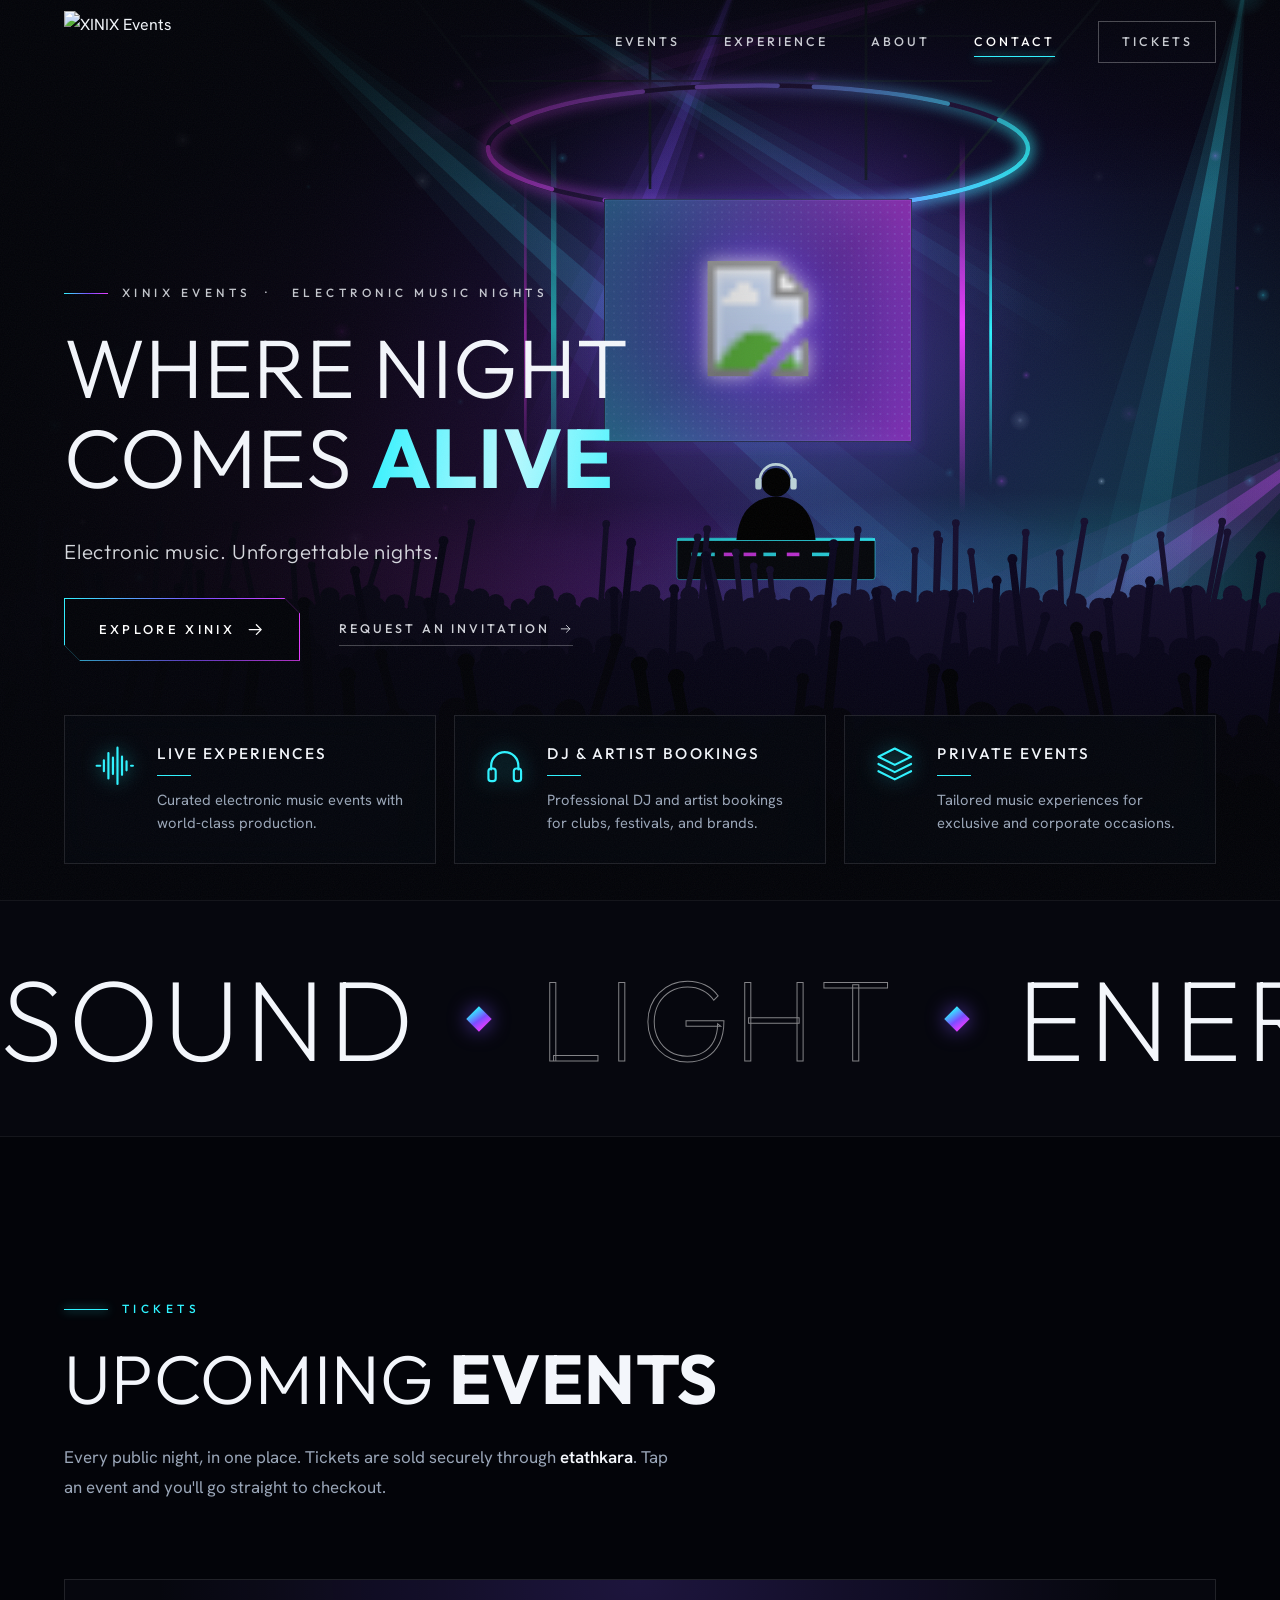
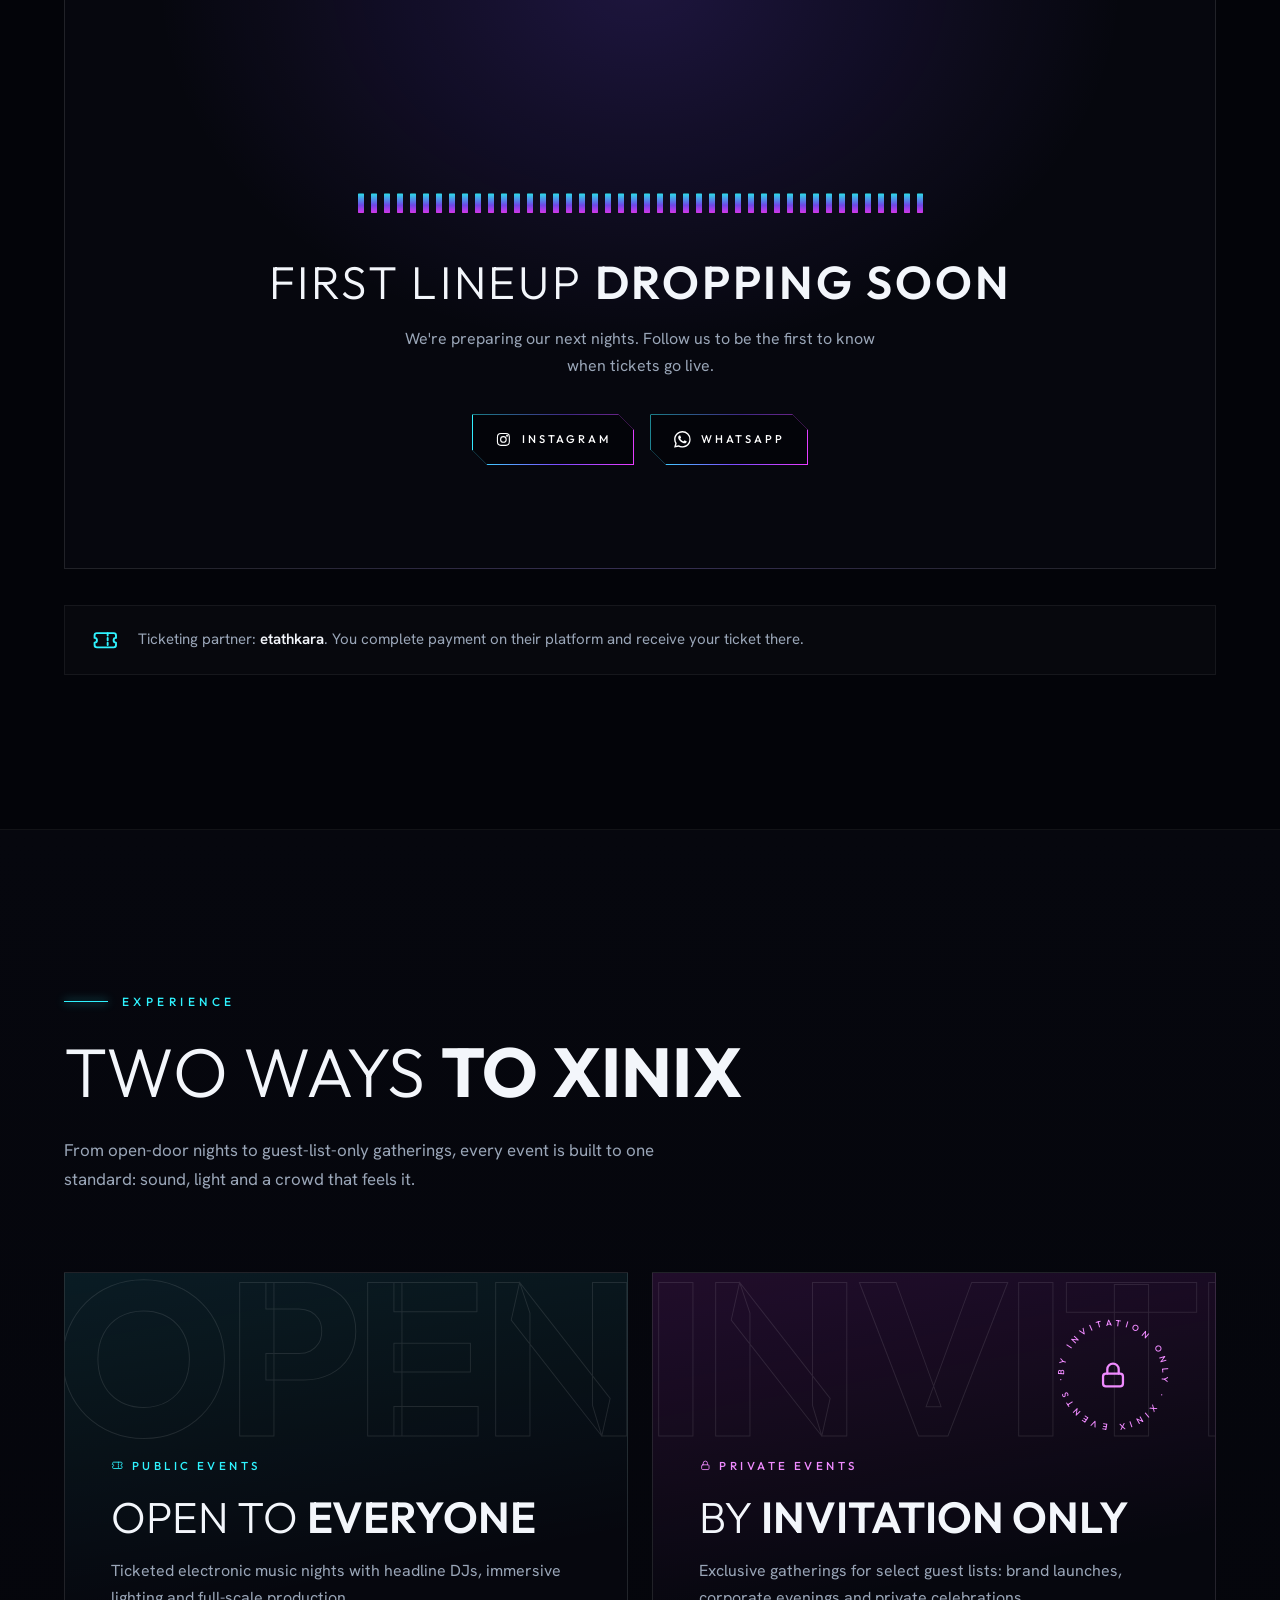
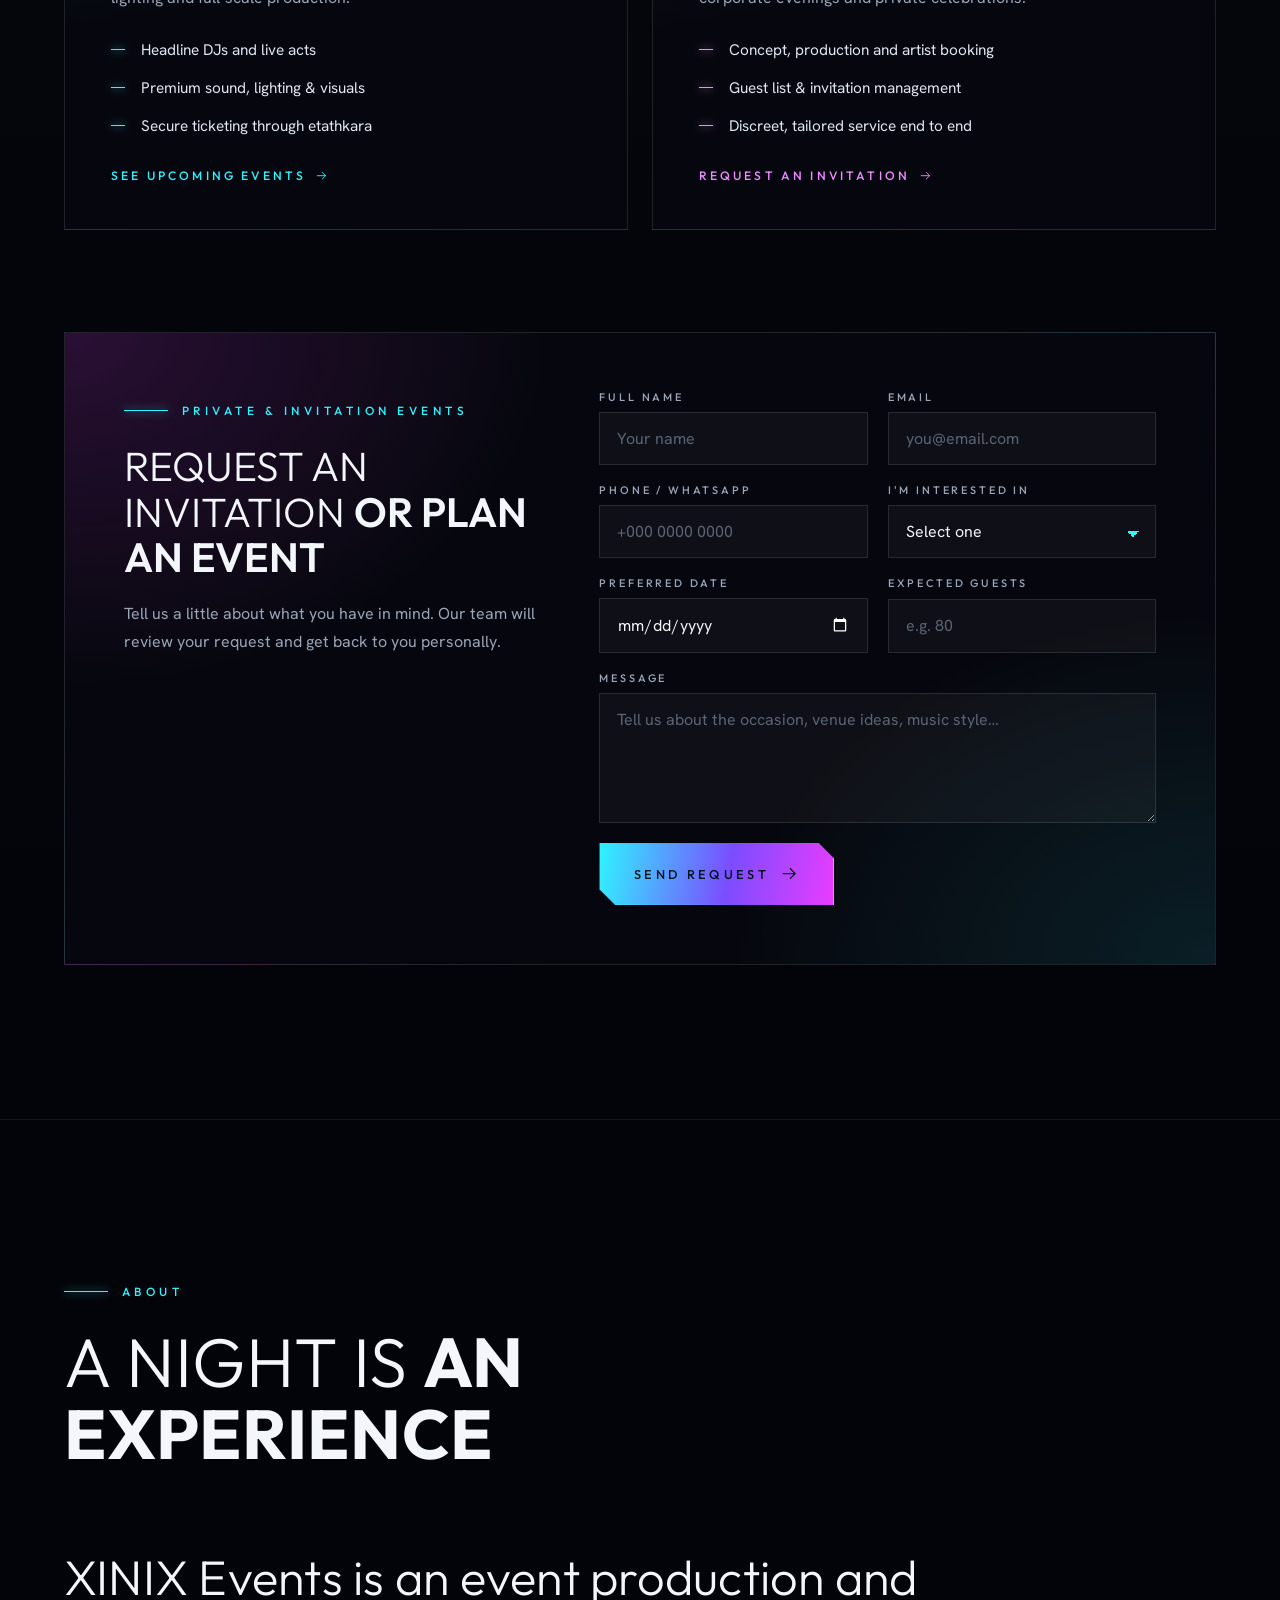
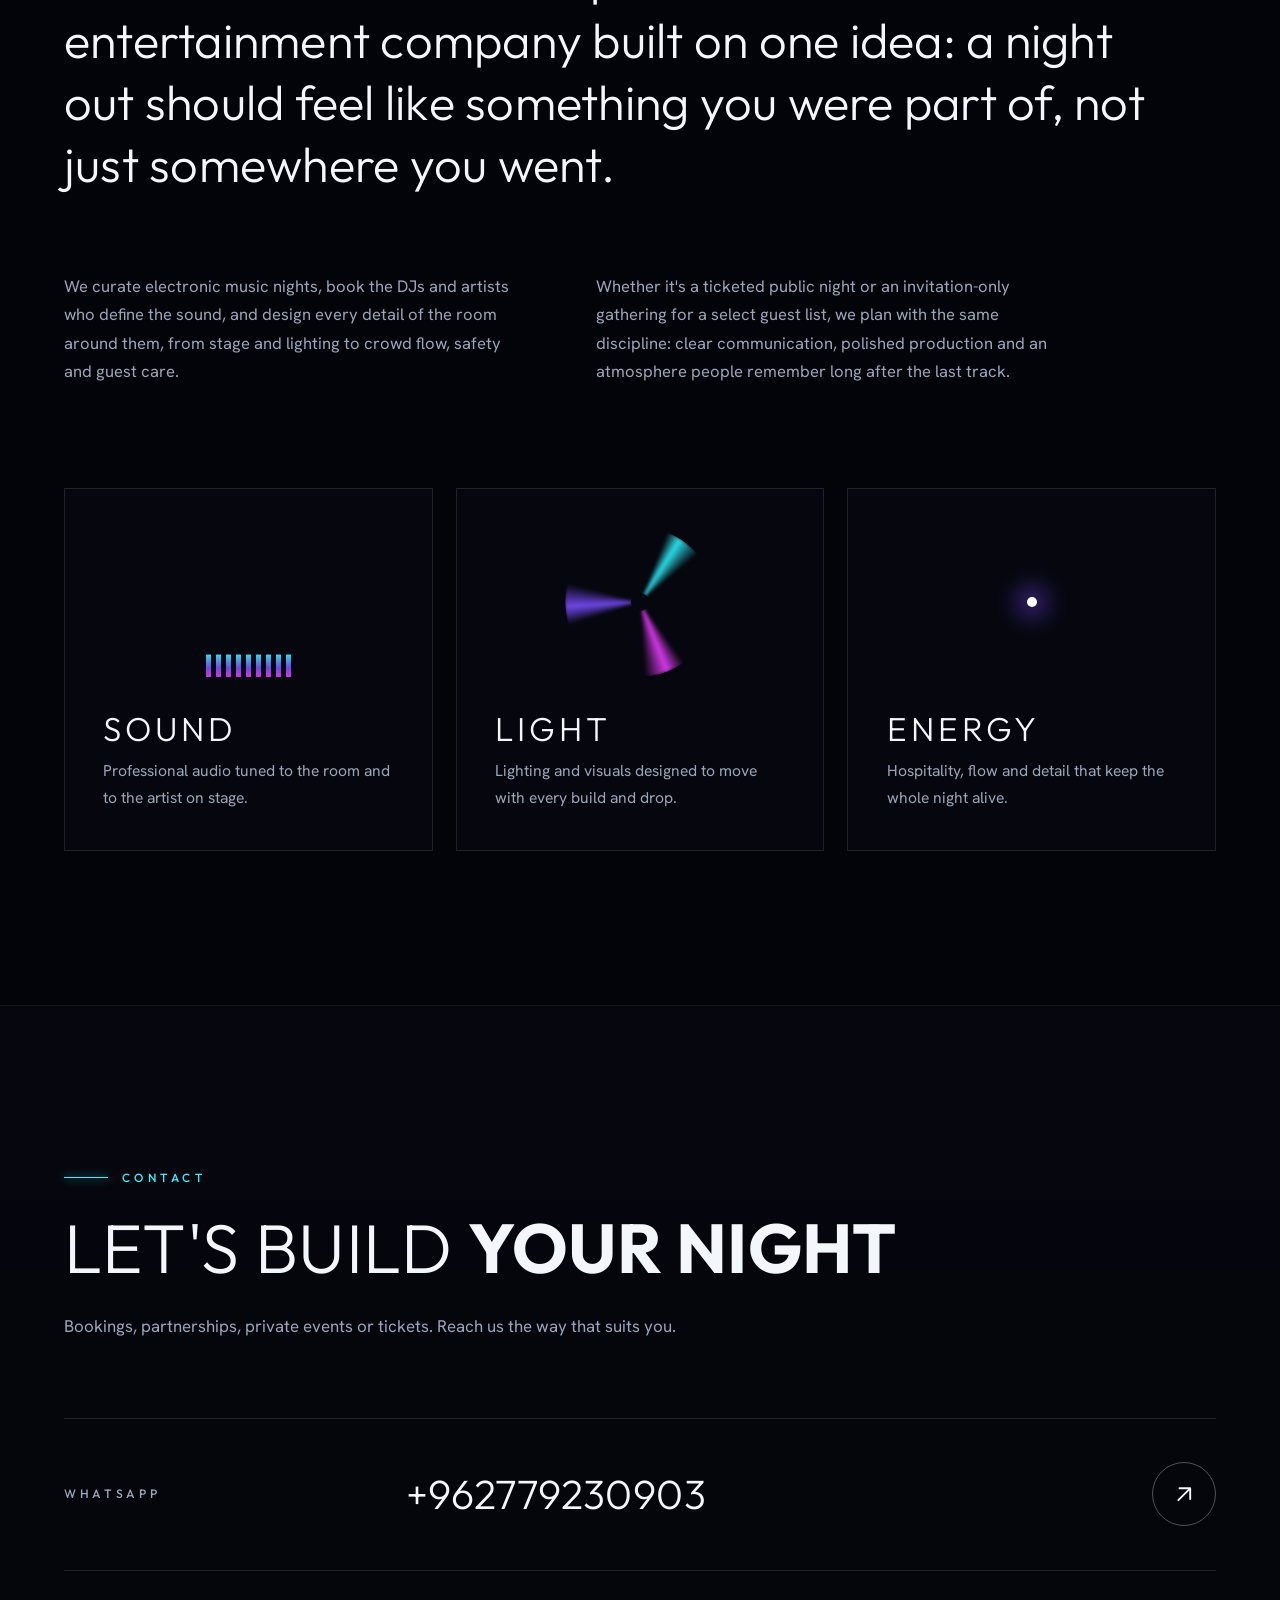
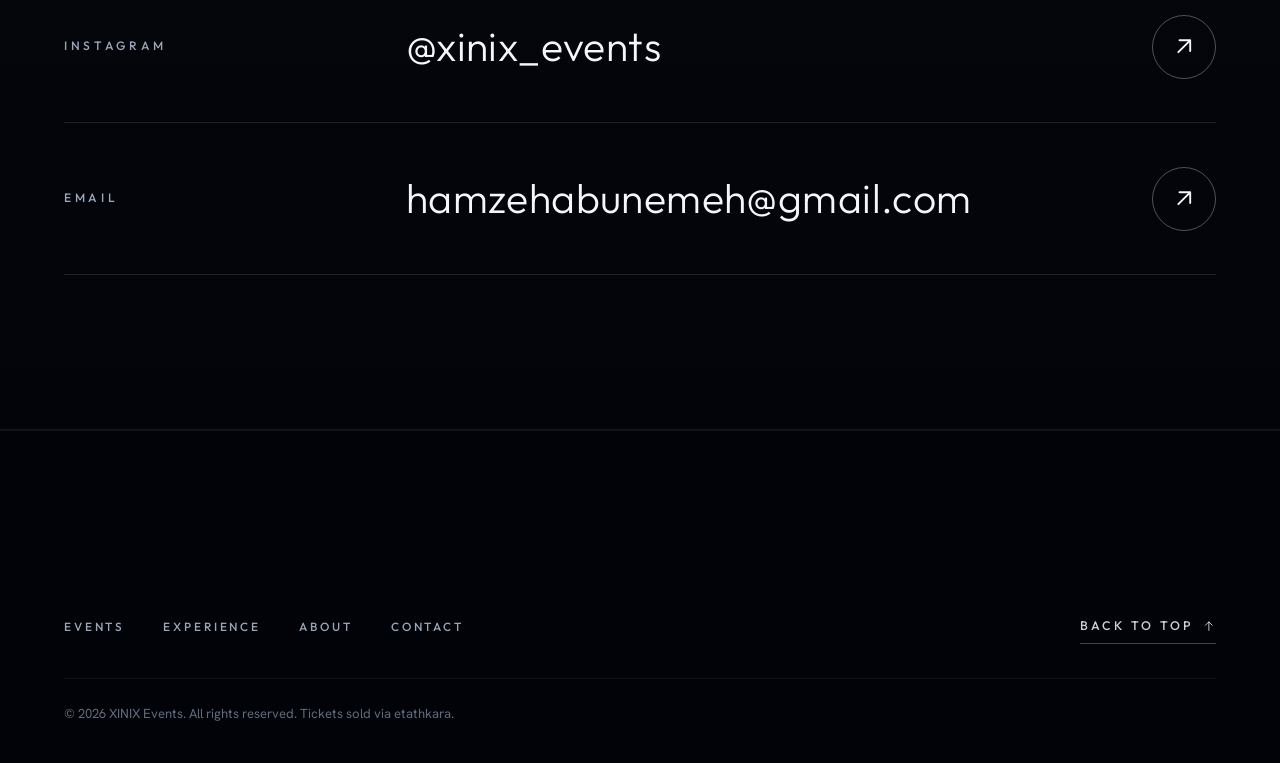
==== index.html @ 38a12a58 "Add files via upload" ====
<!doctype html>
<html lang="en">
<head>
<meta charset="utf-8">
<meta name="viewport" content="width=device-width, initial-scale=1, viewport-fit=cover">
<title>XINIX Events — Where Night Comes Alive</title>
<meta name="description" content="XINIX Events produces electronic music nights, DJ & artist bookings and private invitation-only events. Tickets available through etathkara.">
<meta name="theme-color" content="#030409">
<link rel="icon" href="assets/favicon-32.png" sizes="32x32" type="image/png">
<link rel="icon" href="assets/favicon.png" sizes="256x256" type="image/png">
<link rel="apple-touch-icon" href="assets/apple-touch-icon.png">
<meta property="og:type" content="website">
<meta property="og:title" content="XINIX Events — Where Night Comes Alive">
<meta property="og:description" content="Electronic music. Unforgettable nights.">
<meta property="og:image" content="https://xinixevents.netlify.app/assets/og-image.jpg">
<meta name="twitter:card" content="summary_large_image">
<link rel="preconnect" href="https://fonts.googleapis.com">
<link rel="preconnect" href="https://fonts.gstatic.com" crossorigin>
<link href="https://fonts.googleapis.com/css2?family=Hanken+Grotesk:wght@300;400;500;600&family=Outfit:wght@200;300;400;500;600;700&display=swap" rel="stylesheet">
<script>document.documentElement.classList.add('js')</script>
<style>
/* Layout concept: black stage, light-show hero, editorial sections with hairlines and one gradient (cyan > violet > magenta) used as the only colour. */
:root{
  --ink:#030409; --ink2:#06070e; --ink3:#0b0c16;
  --txt:#f3f6fb; --mut:#9aa6b8; --dim:#5f6b7c;
  --hair:rgba(255,255,255,.11); --hair2:rgba(255,255,255,.06);
  --cyan:#2ff3ff; --mag:#e83cff; --vio:#7b4dff;
  --grad:linear-gradient(100deg,#2ff3ff 0%,#7b4dff 55%,#e83cff 100%);
  --fd:'Outfit',system-ui,-apple-system,'Segoe UI',sans-serif;
  --fb:'Hanken Grotesk',system-ui,-apple-system,'Segoe UI',sans-serif;
  --ease:cubic-bezier(.2,.7,.1,1);
  --gut:clamp(20px,5vw,72px); --maxw:1320px; --head:84px;
  color-scheme:dark;
}
*,*::before,*::after{box-sizing:border-box}
html{scroll-behavior:smooth;scroll-padding-top:var(--head);-webkit-text-size-adjust:100%}
body{margin:0;background:var(--ink);color:var(--txt);font:400 1rem/1.7 var(--fb);-webkit-font-smoothing:antialiased;overflow-x:hidden}
img,svg,canvas{display:block;max-width:100%}
a{color:inherit;text-decoration:none}
h1,h2,h3,h4,p,ul{margin:0}ul{padding:0;list-style:none}
button{font:inherit;color:inherit}
::selection{background:var(--cyan);color:#00181b}
:focus-visible{outline:2px solid var(--cyan);outline-offset:4px;border-radius:2px}
[hidden]{display:none!important}
.sr-only{position:absolute;width:1px;height:1px;overflow:hidden;clip:rect(0 0 0 0);white-space:nowrap}
.skip{position:absolute;left:-999px;top:8px;background:var(--cyan);color:#001014;padding:10px 16px;z-index:300;font-weight:600}
.skip:focus{left:8px}
.ico{width:1.1em;height:1.1em;flex:none}
.wrap{max-width:var(--maxw);margin:0 auto;padding-inline:var(--gut)}
.grad-t{background:var(--grad);-webkit-background-clip:text;background-clip:text;color:transparent}

/* ---------- Atmosphere ---------- */
.grain{position:fixed;inset:0;z-index:250;pointer-events:none;opacity:.045;
  background-image:url("data:image/svg+xml,%3Csvg xmlns='http://www.w3.org/2000/svg' width='220' height='220'%3E%3Cfilter id='n'%3E%3CfeTurbulence type='fractalNoise' baseFrequency='.85' numOctaves='2' stitchTiles='stitch'/%3E%3C/filter%3E%3Crect width='100%25' height='100%25' filter='url(%23n)'/%3E%3C/svg%3E");}
.progress{position:fixed;top:0;left:0;right:0;height:2px;z-index:220;background:var(--grad);transform:scaleX(0);transform-origin:left;box-shadow:0 0 12px rgba(47,243,255,.6)}
.spot{position:fixed;left:0;top:0;width:600px;height:600px;z-index:1;pointer-events:none;opacity:0;background:radial-gradient(circle,rgba(123,77,255,.13),transparent 62%);transition:opacity .6s;will-change:transform}
.has-ptr .spot{opacity:1}
.ring{position:fixed;left:0;top:0;width:36px;height:36px;z-index:240;pointer-events:none;border:1px solid rgba(255,255,255,.55);border-radius:50%;opacity:0;transition:opacity .3s,width .3s var(--ease),height .3s var(--ease),margin .3s var(--ease),background .3s,border-color .3s;mix-blend-mode:difference}
.has-ptr .ring{opacity:1}
.ring.big{width:64px;height:64px;margin:-14px 0 0 -14px;background:rgba(255,255,255,.12)}
@media (hover:none),(pointer:coarse){.spot,.ring{display:none}}

/* ---------- Loader ---------- */
.loader{position:fixed;inset:0;z-index:400;background:var(--ink);display:none;place-items:center;transition:opacity .9s var(--ease) .1s,visibility .9s .1s}
.js .loader{display:grid}
.ready .loader{opacity:0;visibility:hidden}
.loader__in{display:grid;justify-items:center;gap:28px}
.loader img{height:clamp(120px,22vh,190px);width:auto;animation:ld 2.2s ease-in-out infinite alternate;filter:drop-shadow(0 0 22px rgba(123,77,255,.7))}
@keyframes ld{from{opacity:.45;transform:scale(.97)}to{opacity:1;transform:scale(1)}}
.loader__bar{width:min(220px,50vw);height:1px;background:var(--hair);position:relative;overflow:hidden}
.loader__bar::after{content:"";position:absolute;inset:0;background:var(--grad);transform:translateX(-100%);animation:lb 1.1s var(--ease) forwards}
@keyframes lb{to{transform:none}}

/* ---------- Header ---------- */
.site-header{position:fixed;inset:0 0 auto 0;z-index:200;padding-top:env(safe-area-inset-top,0px);transition:background .4s,backdrop-filter .4s,border-color .4s;border-bottom:1px solid transparent}
.site-header.scrolled{background:rgba(3,4,9,.72);backdrop-filter:blur(18px) saturate(1.4);-webkit-backdrop-filter:blur(18px) saturate(1.4);border-color:var(--hair2)}
.header__in{display:flex;align-items:center;justify-content:space-between;gap:24px;max-width:1560px;margin:0 auto;height:var(--head);padding-inline:var(--gut)}
.brand img{height:62px;width:auto;transition:height .4s var(--ease)}
.scrolled .brand img{height:50px}
.nav{display:flex;align-items:center;gap:clamp(22px,3.4vw,54px)}
.nav a{position:relative;font:500 .78rem/1 var(--fd);letter-spacing:.24em;text-transform:uppercase;padding:.7rem 0;color:rgba(243,246,251,.82);transition:color .3s}
.nav a:not(.nav__cta)::after{content:"";position:absolute;left:0;right:0;bottom:2px;height:1px;background:var(--cyan);box-shadow:0 0 10px var(--cyan);transform:scaleX(0);transform-origin:right;transition:transform .5s var(--ease)}
.nav a:hover,.nav a.active{color:#fff}
.nav a:not(.nav__cta):hover::after,.nav a.active::after{transform:scaleX(1);transform-origin:left}
.nav__cta{padding:.85rem 1.4rem!important;border:1px solid rgba(255,255,255,.28);transition:background .3s,color .3s,border-color .3s!important}
.nav__cta:hover{background:#fff;color:#000!important;border-color:#fff}
.burger{display:none;width:48px;height:48px;background:none;border:0;cursor:pointer;position:relative;z-index:2}
.burger span{position:absolute;left:11px;right:11px;height:1.5px;background:#fff;transition:transform .4s var(--ease),top .4s var(--ease)}
.burger span:first-child{top:19px}.burger span:last-child{top:28px}
.burger[aria-expanded="true"] span:first-child{top:23px;transform:rotate(45deg)}
.burger[aria-expanded="true"] span:last-child{top:23px;transform:rotate(-45deg)}

/* ---------- Buttons ---------- */
.btn{position:relative;display:inline-flex;align-items:center;gap:.9em;font:500 .8rem/1 var(--fd);letter-spacing:.26em;text-transform:uppercase;padding:1.3rem 2.1rem;color:#fff;cursor:pointer;border:1px solid transparent;
  background:linear-gradient(var(--ink),var(--ink)) padding-box,var(--grad) border-box;
  clip-path:polygon(0 0,calc(100% - 16px) 0,100% 16px,100% 100%,16px 100%,0 calc(100% - 16px));
  transition:color .4s,box-shadow .4s,transform .4s var(--ease);white-space:nowrap}
.btn::before{content:"";position:absolute;inset:0;background:var(--grad);opacity:0;transition:opacity .4s;z-index:-1}
.btn:hover{color:#00141a;box-shadow:0 0 50px rgba(47,243,255,.35)}
.btn:hover::before{opacity:1}
.btn .ico{width:1.5em;height:1.5em;transition:transform .4s var(--ease)}
.btn:hover .ico{transform:translateX(5px)}
.btn--solid{background:var(--grad);color:#00141a;border-color:transparent}
.btn--solid::before{background:#fff}
.btn--sm{padding:1rem 1.4rem;font-size:.7rem}
.btn.is-off{background:transparent;border-color:#3a4350;color:#6d7886;pointer-events:none;clip-path:none}
.btn-link{display:inline-flex;align-items:center;gap:.7em;font:500 .78rem/1 var(--fd);letter-spacing:.24em;text-transform:uppercase;color:rgba(243,246,251,.85);padding:.6rem 0;border-bottom:1px solid rgba(255,255,255,.25);transition:color .3s,border-color .3s}
.btn-link:hover{color:var(--cyan);border-color:var(--cyan)}
.btn-link .ico{transition:transform .4s var(--ease)}
.btn-link:hover .ico{transform:translateX(5px)}

/* ---------- Hero ---------- */
.hero{position:relative;min-height:100vh;min-height:100svh;display:flex;flex-direction:column;justify-content:space-between;padding:calc(var(--head) + 5vh) var(--gut) clamp(20px,4vh,40px);overflow:hidden;isolation:isolate}
.stage{position:absolute;inset:0;z-index:-2;background:var(--ink)}
.stage canvas,.stage svg,.stage__photo{position:absolute;inset:0;width:100%;height:100%}
.stage__photo{object-fit:cover;opacity:.55}
.stage.has-photo svg{display:none}
.hero__shade{position:absolute;inset:0;z-index:-1;pointer-events:none;
  background:linear-gradient(90deg,rgba(3,4,9,.95) 0%,rgba(3,4,9,.78) 24%,rgba(3,4,9,.2) 52%,rgba(3,4,9,0) 70%),
             linear-gradient(180deg,rgba(3,4,9,.75) 0%,rgba(3,4,9,0) 22%,rgba(3,4,9,0) 60%,rgba(3,4,9,.95) 100%)}
.hero__content{max-width:var(--maxw);width:100%;margin:auto auto 0;padding-top:3vh}
.hero__eyebrow{display:inline-flex;align-items:center;gap:14px;font:500 .74rem/1 var(--fd);letter-spacing:.38em;text-transform:uppercase;color:rgba(243,246,251,.8);margin-bottom:clamp(18px,3vh,30px)}
.hero__eyebrow::before{content:"";width:44px;height:1px;background:var(--grad)}
.hero__title{font-family:var(--fd);font-weight:300;font-size:clamp(2.9rem,6.5vw,6.8rem);line-height:1.02;letter-spacing:.005em;text-transform:uppercase}
.hero__title .line{display:block;overflow:hidden;padding-bottom:.06em}
.hero__title .line>span{display:block;transform:translateY(112%);transition:transform 1.3s var(--ease)}
.ready .hero__title .line>span{transform:none}
.hero__title .line:nth-child(2)>span{transition-delay:.14s}
.hero__title em{font-style:normal;font-weight:700;background:linear-gradient(100deg,#2ff3ff,#b8f9ff,#2ff3ff,#7b4dff,#e83cff,#2ff3ff);background-size:300% 100%;-webkit-background-clip:text;background-clip:text;color:transparent;animation:shine 7s linear infinite}
@keyframes shine{to{background-position:-300% 0}}
.hero__sub{margin:clamp(20px,3.4vh,34px) 0;font:300 clamp(1.05rem,1.6vw,1.4rem)/1.5 var(--fd);letter-spacing:.04em;color:rgba(243,246,251,.88)}
.hero__cta{display:flex;align-items:center;gap:clamp(20px,3vw,40px);flex-wrap:wrap}
.hero__eyebrow,.hero__sub,.hero__cta{opacity:0;transform:translateY(18px);transition:opacity 1s var(--ease) .5s,transform 1s var(--ease) .5s}
.hero__sub{transition-delay:.7s}.hero__cta{transition-delay:.9s}
.ready .hero__eyebrow,.ready .hero__sub,.ready .hero__cta{opacity:1;transform:none}
.cards{max-width:var(--maxw);width:100%;margin:clamp(30px,6vh,70px) auto 0;display:grid;grid-template-columns:repeat(3,1fr);gap:clamp(12px,1.4vw,20px)}
.card{position:relative;display:flex;gap:1.3rem;align-items:flex-start;padding:clamp(20px,2.2vw,30px);background:rgba(6,9,16,.66);border:1px solid var(--hair);backdrop-filter:blur(14px);-webkit-backdrop-filter:blur(14px);overflow:hidden;transition:border-color .5s,transform .6s var(--ease)}
.card::before{content:"";position:absolute;inset:0;background:radial-gradient(280px circle at var(--mx,50%) var(--my,0%),rgba(47,243,255,.16),transparent 62%);opacity:0;transition:opacity .4s;pointer-events:none}
.card:hover{border-color:rgba(47,243,255,.5);transform:translateY(-5px)}
.card:hover::before{opacity:1}
.card__ico{width:clamp(38px,3.4vw,50px);height:clamp(38px,3.4vw,50px);flex:none;color:var(--cyan);filter:drop-shadow(0 0 10px rgba(47,243,255,.55))}
.card h2{font:500 clamp(.92rem,1.2vw,1.08rem)/1.3 var(--fd);letter-spacing:.14em;text-transform:uppercase}
.card .hr{display:block;width:34px;height:1px;background:var(--cyan);margin:11px 0 12px}
.card p{font-size:.92rem;line-height:1.6;color:var(--mut)}
.ready .cards .card{animation:rise 1s var(--ease) both}
.ready .cards .card:nth-child(1){animation-delay:1.1s}.ready .cards .card:nth-child(2){animation-delay:1.25s}.ready .cards .card:nth-child(3){animation-delay:1.4s}
@keyframes rise{from{opacity:0;transform:translateY(30px)}to{opacity:1;transform:none}}
.js .cards .card{opacity:0}.ready .cards .card{opacity:1}

/* stage svg animation */
.ring__dash{animation:dash 16s linear infinite}
@keyframes dash{to{stroke-dashoffset:-380}}
.led-a{animation:ledA 6s ease-in-out infinite alternate}
.led-b{animation:ledA 6s ease-in-out -3s infinite alternate reverse}
@keyframes ledA{from{opacity:.05}to{opacity:.5}}
.bar-l{animation:bl 2.2s ease-in-out infinite alternate}
@keyframes bl{from{opacity:.25}to{opacity:1}}
.screen__logo{filter:drop-shadow(0 0 10px rgba(255,255,255,.75)) drop-shadow(0 0 30px rgba(123,77,255,.95));animation:pulse 3.6s ease-in-out infinite}
@keyframes pulse{50%{opacity:.8}}
.arm{transform-box:fill-box;transform-origin:50% 100%;animation:wave 2.4s ease-in-out infinite alternate}
@keyframes wave{from{transform:rotate(-8deg)}to{transform:rotate(8deg)}}

/* ---------- Marquee ---------- */
.marquee{padding:clamp(30px,5vw,60px) 0;overflow:hidden;border-block:1px solid var(--hair2);background:var(--ink2);position:relative;z-index:2}
.marquee__track{display:flex;align-items:center;width:max-content;gap:clamp(28px,4vw,64px);animation:mq 38s linear infinite}
.marquee:hover .marquee__track{animation-play-state:paused}
.marquee__track span{font:200 clamp(3rem,9vw,8.5rem)/1 var(--fd);letter-spacing:.04em;text-transform:uppercase;white-space:nowrap}
.marquee__track .o{color:transparent;-webkit-text-stroke:1px rgba(255,255,255,.5)}
.marquee__track i{width:clamp(10px,1.4vw,18px);height:clamp(10px,1.4vw,18px);background:var(--grad);transform:rotate(45deg);flex:none;box-shadow:0 0 20px rgba(123,77,255,.7)}
@keyframes mq{to{transform:translateX(-50%)}}

/* ---------- Sections ---------- */
.sec{position:relative;padding:clamp(90px,12vw,170px) 0;z-index:2}
.sec--alt{background:linear-gradient(180deg,var(--ink2),var(--ink));border-block:1px solid var(--hair2)}
.sec__head{max-width:860px;margin-bottom:clamp(44px,6vw,84px)}
.eyebrow{display:inline-flex;align-items:center;gap:14px;font:500 .74rem/1 var(--fd);letter-spacing:.38em;text-transform:uppercase;color:var(--cyan);margin-bottom:clamp(18px,2.4vw,28px)}
.eyebrow::before{content:"";width:44px;height:1px;background:var(--cyan);box-shadow:0 0 10px var(--cyan)}
.sec__head h2{font:300 clamp(2.3rem,5.4vw,5rem)/1.04 var(--fd);letter-spacing:.005em;text-transform:uppercase}
.sec__head h2 b{font-weight:700}
.lead{margin-top:clamp(18px,2.4vw,28px);max-width:620px;color:var(--mut);font-size:1.06rem;line-height:1.75}
.lead strong{color:var(--txt);font-weight:600}

/* reveal */
.js .rv{opacity:0;transform:translateY(34px);filter:blur(6px);transition:opacity 1.1s var(--ease) var(--d,0s),transform 1.1s var(--ease) var(--d,0s),filter 1.1s var(--ease) var(--d,0s)}
.js .rv.in{opacity:1;transform:none;filter:none}

/* ---------- Experience ---------- */
.duo{display:flex;gap:clamp(14px,1.8vw,24px)}
.panel{position:relative;flex:1 1 0;min-height:clamp(480px,62vh,640px);padding:clamp(28px,3.6vw,52px);display:flex;flex-direction:column;justify-content:flex-end;overflow:hidden;border:1px solid var(--hair);background:linear-gradient(170deg,rgba(47,243,255,.09),transparent 55%),var(--ink2);transition:flex .9s var(--ease),border-color .5s}
.panel--private{background:linear-gradient(170deg,rgba(232,60,255,.12),transparent 55%),var(--ink2)}
.panel:hover{border-color:rgba(255,255,255,.28)}
@media (min-width:1021px){.duo:hover .panel{flex:.85}.duo .panel:hover{flex:1.3}}
.panel__word{position:absolute;left:-.04em;top:-.12em;font:700 clamp(7rem,17vw,16rem)/1 var(--fd);letter-spacing:-.03em;text-transform:uppercase;color:transparent;-webkit-text-stroke:1px rgba(255,255,255,.1);pointer-events:none;user-select:none;transition:-webkit-text-stroke-color .6s}
.panel:hover .panel__word{-webkit-text-stroke-color:rgba(255,255,255,.22)}
.panel__tag{position:relative;display:inline-flex;align-items:center;gap:.7em;align-self:flex-start;font:500 .72rem/1 var(--fd);letter-spacing:.3em;text-transform:uppercase;color:var(--cyan);margin-bottom:1.3rem}
.panel--private .panel__tag,.panel--private .link{color:#f08bff}
.panel h3{position:relative;font:300 clamp(1.9rem,3.4vw,3rem)/1.1 var(--fd);text-transform:uppercase;margin-bottom:1rem}
.panel h3 b{font-weight:600}
.panel p{position:relative;color:var(--mut);max-width:460px}
.ticks{position:relative;margin-top:1.6rem;display:grid;gap:.75rem}
.ticks li{position:relative;padding-left:30px;font-size:.96rem;color:#dfe6f0}
.ticks li::before{content:"";position:absolute;left:0;top:.8em;width:14px;height:1px;background:var(--cyan);box-shadow:0 0 8px var(--cyan)}
.panel--private .ticks li::before{background:#f08bff;box-shadow:0 0 8px #f08bff}
.link{position:relative;display:inline-flex;align-items:center;gap:.7em;margin-top:1.9rem;align-self:flex-start;font:500 .76rem/1 var(--fd);letter-spacing:.26em;text-transform:uppercase;color:var(--cyan)}
.link .ico{transition:transform .4s var(--ease)}.link:hover .ico{transform:translateX(6px)}
.seal{position:absolute;right:clamp(18px,3vw,42px);top:clamp(18px,3vw,42px);width:clamp(96px,10vw,132px);height:auto;color:#f08bff}
.seal__ring{transform-origin:60px 60px;animation:spin 26s linear infinite}
.seal text{font:500 8.2px var(--fd);letter-spacing:.2em;fill:currentColor;text-transform:uppercase}
@keyframes spin{to{transform:rotate(360deg)}}

/* ---------- Events ---------- */
.events{display:grid;grid-template-columns:repeat(auto-fill,minmax(300px,1fr));gap:clamp(16px,2vw,28px)}
.ev{position:relative;display:flex;flex-direction:column;background:var(--ink2);border:1px solid var(--hair);transition:border-color .5s,box-shadow .5s;transform-style:preserve-3d;will-change:transform}
.ev:hover{border-color:rgba(47,243,255,.5);box-shadow:0 30px 80px rgba(47,243,255,.1)}
.ev__poster{position:relative;aspect-ratio:4/4.6;background-size:cover;background-position:center;overflow:hidden;display:grid;place-items:center}
.ev__poster::after{content:"";position:absolute;inset:0;background:linear-gradient(180deg,rgba(3,4,9,.1),rgba(3,4,9,.0) 45%,rgba(3,4,9,.85))}
.ev__wm{height:46%;width:auto;opacity:.9;filter:drop-shadow(0 0 24px rgba(255,255,255,.4))}
.ev__tag{position:absolute;left:16px;top:16px;z-index:2;font:500 .64rem/1 var(--fd);letter-spacing:.28em;text-transform:uppercase;padding:8px 12px;background:rgba(3,4,9,.7);border:1px solid var(--hair);backdrop-filter:blur(8px)}
.ev__tag--p{color:#f08bff;border-color:rgba(232,60,255,.45)}
.ev__date{position:absolute;right:16px;top:16px;z-index:2;text-align:center;font:500 .66rem/1 var(--fd);letter-spacing:.2em;text-transform:uppercase;color:var(--cyan);padding:10px 14px;background:rgba(3,4,9,.7);border:1px solid var(--hair);backdrop-filter:blur(8px)}
.ev__date b{display:block;font:600 1.7rem/1.1 var(--fd);letter-spacing:0;color:#fff}
.ev__body{padding:clamp(20px,2vw,28px);display:grid;gap:8px;flex:1}
.ev h3{font:500 1.3rem/1.25 var(--fd);letter-spacing:.06em;text-transform:uppercase}
.ev__meta{color:var(--mut);font-size:.92rem}
.ev__foot{margin-top:auto;padding-top:18px;display:flex;align-items:center;justify-content:space-between;gap:12px;flex-wrap:wrap}
.ev__price{font:500 .95rem var(--fd);letter-spacing:.08em}

.empty{position:relative;overflow:hidden;text-align:center;padding:clamp(56px,8vw,110px) 24px;border:1px solid var(--hair);background:radial-gradient(60% 90% at 50% 0%,rgba(123,77,255,.2),transparent 70%),var(--ink2)}
.eq{display:flex;align-items:flex-end;justify-content:center;gap:clamp(3px,.6vw,7px);height:clamp(80px,12vw,130px);margin-bottom:clamp(28px,4vw,44px)}
.eq i{display:block;width:clamp(3px,.6vw,6px);height:100%;background:linear-gradient(180deg,var(--cyan),var(--vio) 60%,var(--mag));transform-origin:bottom;transform:scaleY(.15);animation:eq 1.15s ease-in-out infinite alternate;opacity:.9;border-radius:1px}
@keyframes eq{to{transform:scaleY(1)}}
.empty h3{font:300 clamp(1.7rem,3.6vw,3rem)/1.1 var(--fd);letter-spacing:.06em;text-transform:uppercase}
.empty h3 b{font-weight:600}
.empty p{color:var(--mut);max-width:500px;margin:1.1rem auto 2.2rem}
.empty__cta{display:flex;gap:16px;justify-content:center;flex-wrap:wrap}
.tickets-note{display:flex;align-items:center;gap:18px;flex-wrap:wrap;margin-top:clamp(20px,3vw,36px);padding:20px 26px;border:1px solid var(--hair2);background:rgba(255,255,255,.02);color:var(--mut);font-size:.94rem}
.tickets-note>.ico{width:1.9em;height:1.9em;color:var(--cyan)}
.tickets-note p{flex:1;min-width:220px}
.tickets-note strong{color:var(--txt);font-weight:600}

/* ---------- Invite ---------- */
.invite{position:relative;margin-top:clamp(60px,8vw,120px);display:grid;grid-template-columns:minmax(0,.85fr) minmax(0,1.15fr);gap:clamp(30px,5vw,80px);padding:clamp(28px,4.6vw,72px);overflow:hidden;
  background:radial-gradient(60% 80% at 0% 0%,rgba(232,60,255,.16),transparent 70%),radial-gradient(60% 80% at 100% 100%,rgba(47,243,255,.1),transparent 70%),var(--ink2);border:1px solid var(--hair)}
.invite h3{font:300 clamp(1.8rem,3.2vw,2.9rem)/1.1 var(--fd);text-transform:uppercase}
.invite h3 b{font-weight:600}
.invite__copy p{margin-top:1.3rem;color:var(--mut);max-width:420px}
.form{display:grid;gap:20px}
.grid2{display:grid;grid-template-columns:1fr 1fr;gap:20px}
.field{display:grid;gap:9px;min-width:0}
.field span{font:500 .68rem/1 var(--fd);letter-spacing:.26em;text-transform:uppercase;color:var(--mut)}
.field input,.field select,.field textarea{width:100%;font:400 1rem var(--fb);color:var(--txt);background:rgba(255,255,255,.035);border:1px solid var(--hair);padding:15px 17px;border-radius:0;transition:border-color .3s,box-shadow .3s,background .3s}
.field textarea{resize:vertical;min-height:130px}
.field input::placeholder,.field textarea::placeholder{color:#5a6574}
.field input:focus,.field select:focus,.field textarea:focus{outline:none;border-color:var(--cyan);background:rgba(47,243,255,.04);box-shadow:0 0 0 3px rgba(47,243,255,.14)}
.field select{appearance:none;-webkit-appearance:none;background-image:linear-gradient(45deg,transparent 50%,var(--cyan) 50%),linear-gradient(135deg,var(--cyan) 50%,transparent 50%);background-position:calc(100% - 22px) 55%,calc(100% - 16px) 55%;background-size:6px 6px;background-repeat:no-repeat;padding-right:44px}
.field select option{background:#0a0b14;color:#fff}
.form__foot{display:flex;align-items:center;gap:22px;flex-wrap:wrap}
.form__msg{font-size:.95rem;color:var(--mut)}
.form__msg.ok{color:var(--cyan)}.form__msg.err{color:#ff8a9a}

/* ---------- Gallery ---------- */
.gallery{columns:3 280px;column-gap:18px}
.gallery img{width:100%;margin:0 0 18px;border:1px solid var(--hair2);break-inside:avoid;transition:transform .8s var(--ease),filter .6s;filter:saturate(.9)}
.gallery img:hover{transform:scale(1.02);filter:saturate(1.2)}

/* ---------- About ---------- */
.about__big{font:300 clamp(1.7rem,3.8vw,3.4rem)/1.28 var(--fd);letter-spacing:.005em;max-width:1100px}
.scrub .w{opacity:.16;transition:opacity .5s}
.scrub .w.on{opacity:1}
.about__cols{display:grid;grid-template-columns:1fr 1fr;gap:clamp(24px,5vw,80px);margin-top:clamp(40px,6vw,80px);max-width:1000px;color:var(--mut);font-size:1.04rem}
.pillars{display:grid;grid-template-columns:repeat(3,1fr);gap:clamp(14px,1.8vw,26px);margin-top:clamp(60px,8vw,110px)}
.pillar{position:relative;padding:clamp(26px,3vw,40px);border:1px solid var(--hair);background:var(--ink2);overflow:hidden;transition:border-color .5s,transform .7s var(--ease)}
.pillar:hover{border-color:rgba(255,255,255,.3);transform:translateY(-6px)}
.pillar__vis{height:clamp(110px,12vw,150px);margin-bottom:clamp(22px,3vw,36px);display:grid;place-items:center;position:relative}
.pillar h3{font:300 clamp(1.8rem,2.6vw,2.4rem)/1 var(--fd);letter-spacing:.12em;text-transform:uppercase;margin-bottom:12px}
.pillar p{color:var(--mut);font-size:.98rem}
.pillar .eq{height:100%;margin:0;gap:5px}
.pillar .eq i{width:5px}
.v-light{width:150px;height:150px;border-radius:50%;background:conic-gradient(from 0deg,transparent 0 6%,rgba(47,243,255,.9) 9%,transparent 14%,transparent 40%,rgba(232,60,255,.9) 44%,transparent 49%,transparent 70%,rgba(123,77,255,.9) 74%,transparent 79%);-webkit-mask:radial-gradient(circle,transparent 8%,#000 9%,#000 70%,transparent 71%);mask:radial-gradient(circle,transparent 8%,#000 9%,#000 70%,transparent 71%);animation:spin 9s linear infinite;filter:blur(1.5px)}
.v-rings{width:150px;height:150px;position:relative}
.v-rings i{position:absolute;inset:0;border-radius:50%;border:1px solid var(--cyan);opacity:0;animation:ping 3.6s ease-out infinite}
.v-rings i:nth-child(2){animation-delay:1.2s;border-color:var(--vio)}
.v-rings i:nth-child(3){animation-delay:2.4s;border-color:var(--mag)}
.v-rings::after{content:"";position:absolute;left:50%;top:50%;width:10px;height:10px;margin:-5px;background:#fff;border-radius:50%;box-shadow:0 0 26px 6px rgba(123,77,255,.9)}
@keyframes ping{0%{transform:scale(.1);opacity:.9}100%{transform:scale(1);opacity:0}}

/* ---------- Contact ---------- */
.contact__rows{border-top:1px solid var(--hair)}
.row{position:relative;display:grid;grid-template-columns:minmax(120px,.6fr) 1.4fr auto;align-items:center;gap:clamp(14px,3vw,40px);padding:clamp(24px,3.4vw,44px) 0;border-bottom:1px solid var(--hair);overflow:hidden}
.row::before{content:"";position:absolute;inset:0;background:var(--grad);opacity:0;transition:opacity .5s;z-index:0}
.row>*{position:relative;z-index:1;transition:color .4s,transform .6s var(--ease)}
.row__k{font:500 .76rem/1 var(--fd);letter-spacing:.3em;text-transform:uppercase;color:var(--mut)}
.row__v{font:300 clamp(1.3rem,3.2vw,2.8rem)/1.15 var(--fd);letter-spacing:.01em;word-break:break-word}
.row__go{display:grid;place-items:center;width:clamp(48px,5vw,68px);height:clamp(48px,5vw,68px);border:1px solid rgba(255,255,255,.3);border-radius:50%}
.row__go .ico{width:46%;height:46%}
.row:hover::before{opacity:.95}
.row:hover .row__k,.row:hover .row__v{color:#00141a}
.row:hover .row__v{transform:translateX(14px)}
.row:hover .row__go{background:#00141a;border-color:#00141a;color:#fff;transform:rotate(45deg)}
.row.pending .row__v{color:var(--dim)}
.row.pending{pointer-events:none}
.extra{display:flex;flex-wrap:wrap;gap:12px 40px;margin-top:30px;color:var(--mut)}
.extra:empty{display:none}
.extra li{display:flex;align-items:center;gap:10px}.extra .ico{color:var(--cyan)}

/* ---------- Footer ---------- */
.footer{position:relative;z-index:2;overflow:hidden;border-top:1px solid var(--hair2);background:#020308;padding:clamp(60px,8vw,110px) 0 clamp(26px,3vw,40px)}
.footer__big{width:min(1100px,92%);margin:0 auto clamp(40px,6vw,80px);opacity:.14;-webkit-mask:linear-gradient(180deg,#000 30%,transparent);mask:linear-gradient(180deg,#000 30%,transparent)}
.footer__in{display:flex;align-items:center;justify-content:space-between;gap:20px 40px;flex-wrap:wrap}
.footer__nav{display:flex;gap:clamp(18px,3vw,40px);flex-wrap:wrap}
.footer__nav a{font:500 .74rem/1 var(--fd);letter-spacing:.24em;text-transform:uppercase;color:var(--mut);transition:color .3s}
.footer__nav a:hover{color:var(--cyan)}
.footer__copy{margin-top:34px;padding-top:24px;border-top:1px solid var(--hair2);font-size:.82rem;color:var(--dim)}

/* ---------- Sticky CTA (phones) ---------- */
.sticky{position:fixed;left:50%;bottom:calc(16px + env(safe-area-inset-bottom,0px));z-index:190;transform:translate(-50%,140%);transition:transform .6s var(--ease);display:none}
.sticky.show{transform:translate(-50%,0)}
.sticky .btn{box-shadow:0 14px 40px rgba(0,0,0,.6)}

/* ---------- Thank-you page support ---------- */
/* (thank-you.html uses its own styles.css) */

/* ---------- Responsive ---------- */
@media (max-width:1020px){
  .cards,.pillars{grid-template-columns:1fr}
  .duo{flex-direction:column}
  .panel{min-height:420px}
  .invite,.about__cols{grid-template-columns:1fr}
}
@media (max-width:860px){
  :root{--head:72px}
  .brand img{height:50px}.scrolled .brand img{height:44px}
  .burger{display:block}
  .nav{position:fixed;inset:0;z-index:1;flex-direction:column;justify-content:center;align-items:flex-start;gap:6px;padding:calc(var(--head) + 20px) var(--gut) 40px;background:rgba(3,4,9,.97);backdrop-filter:blur(20px);-webkit-backdrop-filter:blur(20px);clip-path:circle(0 at calc(100% - 40px) 40px);visibility:hidden;transition:clip-path .8s var(--ease),visibility .8s}
  .nav.open{clip-path:circle(150% at calc(100% - 40px) 40px);visibility:visible}
  .nav a{font:300 clamp(2rem,9vw,3rem)/1.2 var(--fd);letter-spacing:.08em;padding:.4rem 0;opacity:0;transform:translateY(20px);transition:opacity .6s var(--ease),transform .6s var(--ease),color .3s}
  .nav.open a{opacity:1;transform:none}
  .nav.open a:nth-child(1){transition-delay:.2s}.nav.open a:nth-child(2){transition-delay:.28s}.nav.open a:nth-child(3){transition-delay:.36s}.nav.open a:nth-child(4){transition-delay:.44s}.nav.open a:nth-child(5){transition-delay:.52s}
  .nav a::after{display:none}
  .nav__cta{margin-top:18px;font-size:.8rem!important;padding:1rem 1.6rem!important;border-color:var(--cyan)!important}
  .hero{display:flex;flex-direction:column;justify-content:flex-start;min-height:0;padding-top:calc(var(--head) + 2vh);padding-bottom:28px}
  .hide-m{display:none}
  .hero__eyebrow{letter-spacing:.3em;font-size:.68rem}
  .stage{position:relative;inset:auto;order:2;height:min(92vw,500px);margin:8px calc(var(--gut) * -1) 0}
  .stage::after{content:"";position:absolute;inset:0;background:linear-gradient(180deg,var(--ink) 0%,rgba(3,4,9,0) 24%,rgba(3,4,9,0) 76%,var(--ink) 100%);pointer-events:none}
  .hero__shade{background:linear-gradient(180deg,rgba(3,4,9,.5),rgba(3,4,9,0) 30%)}
  .hero__content{order:1;margin:0;padding-top:2vh}
  .cards{order:3;margin-top:8px}
  .grid2{grid-template-columns:1fr}
  .row{grid-template-columns:1fr auto}
  .row__k{grid-column:1/-1}
  .sticky{display:block}
  .footer__in{flex-direction:column;align-items:flex-start}
}
@media (max-width:480px){
  .btn{padding:1.15rem 1.5rem;letter-spacing:.2em}
  .hero__cta{gap:18px}
  .marquee__track span{font-size:3.2rem}
}
@media (prefers-reduced-motion:reduce){
  html{scroll-behavior:auto}
  *,*::before,*::after{animation:none!important;transition:none!important}
  .js .rv{opacity:1;transform:none;filter:none}
  .hero__title .line>span,.hero__eyebrow,.hero__sub,.hero__cta,.js .cards .card{opacity:1;transform:none}
  .grain{display:none}
}
</style>
</head>
<body>

<!-- Icon sprite -->
<svg width="0" height="0" style="position:absolute" aria-hidden="true" focusable="false">
  <defs>
    <symbol id="i-arrow" viewBox="0 0 24 24"><path d="M4 12h15M13 6l6 6-6 6" fill="none" stroke="currentColor" stroke-width="1.6" stroke-linecap="round" stroke-linejoin="round"/></symbol>
    <symbol id="i-ur" viewBox="0 0 24 24"><path d="M7 17 17 7M8 7h9v9" fill="none" stroke="currentColor" stroke-width="1.6" stroke-linecap="round" stroke-linejoin="round"/></symbol>
    <symbol id="i-wave" viewBox="0 0 48 48"><g fill="none" stroke="currentColor" stroke-width="2.4" stroke-linecap="round"><path d="M4 24h4M12 18v12M17 10v28M22 15v18M27 4v40M32 14v20M37 19v10M42 24h2"/></g></symbol>
    <symbol id="i-headphones" viewBox="0 0 48 48"><g fill="none" stroke="currentColor" stroke-width="2.4" stroke-linecap="round" stroke-linejoin="round"><path d="M9 28v-4a15 15 0 0 1 30 0v4"/><rect x="6" y="27" width="8" height="14" rx="3"/><rect x="34" y="27" width="8" height="14" rx="3"/></g></symbol>
    <symbol id="i-layers" viewBox="0 0 48 48"><g fill="none" stroke="currentColor" stroke-width="2.4" stroke-linejoin="round" stroke-linecap="round"><path d="M24 5 42 14 24 23 6 14z"/><path d="M6 22l18 9 18-9"/><path d="M6 30l18 9 18-9"/></g></symbol>
    <symbol id="i-ticket" viewBox="0 0 24 24"><g fill="none" stroke="currentColor" stroke-width="1.6" stroke-linejoin="round" stroke-linecap="round"><path d="M3 8a2 2 0 0 1 2-2h14a2 2 0 0 1 2 2v2a2 2 0 0 0 0 4v2a2 2 0 0 1-2 2H5a2 2 0 0 1-2-2v-2a2 2 0 0 0 0-4z"/><path d="M14 6v12" stroke-dasharray="2 2"/></g></symbol>
    <symbol id="i-lock" viewBox="0 0 24 24"><g fill="none" stroke="currentColor" stroke-width="1.6" stroke-linejoin="round" stroke-linecap="round"><rect x="5" y="11" width="14" height="9" rx="2"/><path d="M8 11V8a4 4 0 0 1 8 0v3"/></g></symbol>
    <symbol id="i-mail" viewBox="0 0 24 24"><g fill="none" stroke="currentColor" stroke-width="1.6" stroke-linejoin="round" stroke-linecap="round"><rect x="3" y="5" width="18" height="14" rx="2"/><path d="m4 7 8 6 8-6"/></g></symbol>
    <symbol id="i-instagram" viewBox="0 0 24 24"><g fill="none" stroke="currentColor" stroke-width="1.6" stroke-linejoin="round" stroke-linecap="round"><rect x="3.5" y="3.5" width="17" height="17" rx="5"/><circle cx="12" cy="12" r="4"/><circle cx="17.2" cy="6.8" r=".6" fill="currentColor"/></g></symbol>
    <symbol id="i-whatsapp" viewBox="0 0 24 24"><path fill="currentColor" d="M17.472 14.382c-.297-.149-1.758-.867-2.03-.967-.273-.099-.471-.148-.67.15-.197.297-.767.966-.94 1.164-.173.199-.347.223-.644.075-.297-.15-1.255-.463-2.39-1.475-.883-.788-1.48-1.761-1.653-2.059-.173-.297-.018-.458.13-.606.134-.133.298-.347.446-.52.149-.174.198-.298.298-.497.099-.198.05-.371-.025-.52-.075-.149-.669-1.612-.916-2.207-.242-.579-.487-.5-.669-.51-.173-.008-.371-.01-.57-.01-.198 0-.52.074-.792.372-.272.297-1.04 1.016-1.04 2.479 0 1.462 1.065 2.875 1.213 3.074.149.198 2.096 3.2 5.077 4.487.709.306 1.262.489 1.694.625.712.227 1.36.195 1.871.118.571-.085 1.758-.719 2.006-1.413.248-.694.248-1.289.173-1.413-.074-.124-.272-.198-.57-.347m-5.421 7.403h-.004a9.87 9.87 0 01-5.031-1.378l-.361-.214-3.741.982.998-3.648-.235-.374a9.86 9.86 0 01-1.51-5.26c.001-5.45 4.436-9.884 9.888-9.884 2.64 0 5.122 1.03 6.988 2.898a9.825 9.825 0 012.893 6.994c-.003 5.45-4.437 9.884-9.885 9.884m8.413-18.297A11.815 11.815 0 0012.05 0C5.495 0 .16 5.335.157 11.892c0 2.096.547 4.142 1.588 5.945L.057 24l6.305-1.654a11.882 11.882 0 005.683 1.448h.005c6.554 0 11.89-5.335 11.893-11.893a11.821 11.821 0 00-3.48-8.413Z"/></symbol>
    <symbol id="i-pin" viewBox="0 0 24 24"><g fill="none" stroke="currentColor" stroke-width="1.6" stroke-linejoin="round" stroke-linecap="round"><path d="M12 21s-6.5-5.6-6.5-11a6.5 6.5 0 0 1 13 0c0 5.4-6.5 11-6.5 11z"/><circle cx="12" cy="10" r="2.4"/></g></symbol>
    <symbol id="i-phone" viewBox="0 0 24 24"><path d="M5 4h4l2 5-2.5 1.5a11 11 0 0 0 5 5L15 13l5 2v4a2 2 0 0 1-2 2A16 16 0 0 1 3 6a2 2 0 0 1 2-2z" fill="none" stroke="currentColor" stroke-width="1.6" stroke-linejoin="round"/></symbol>
  </defs>
</svg>

<div class="loader" id="loader" aria-hidden="true"><div class="loader__in"><img src="assets/logo-mark.png" alt=""><span class="loader__bar"></span></div></div>
<div class="progress" id="progress" aria-hidden="true"></div>
<div class="grain" aria-hidden="true"></div>
<div class="spot" id="spot" aria-hidden="true"></div>
<div class="ring" id="ring" aria-hidden="true"></div>

<a class="skip" href="#events">Skip to content</a>

<header class="site-header" id="top">
  <div class="header__in">
    <a class="brand" href="#top" aria-label="XINIX Events — home"><img src="assets/logo-full.png" alt="XINIX Events"></a>
    <nav class="nav" id="nav" aria-label="Primary">
      <a href="#events" data-nav="events">Events</a>
      <a href="#experience" data-nav="experience">Experience</a>
      <a href="#about" data-nav="about">About</a>
      <a href="#contact" data-nav="contact">Contact</a>
      <a class="nav__cta" href="#events">Tickets</a>
    </nav>
    <button class="burger" type="button" aria-label="Open menu" aria-expanded="false" aria-controls="nav"><span></span><span></span></button>
  </div>
</header>

<main>

<!-- ============ HERO ============ -->
<section class="hero" id="hero">
  <div class="stage" id="stage" aria-hidden="true">
    <canvas id="fx"></canvas>
    <svg id="stage-svg" viewBox="0 0 1600 1000" preserveAspectRatio="xMidYMid slice" xmlns="http://www.w3.org/2000/svg">
      <defs>
        <linearGradient id="ringG" x1="0" x2="1"><stop offset="0" stop-color="#e83cff"/><stop offset=".5" stop-color="#8b6bff"/><stop offset="1" stop-color="#2ff3ff"/></linearGradient>
        <linearGradient id="screenG" x1="0" y1="0" x2="0" y2="1"><stop offset="0" stop-color="#0a0e1f"/><stop offset="1" stop-color="#190c33"/></linearGradient>
        <linearGradient id="ledA" x1="0" y1="0" x2="1" y2="1"><stop offset="0" stop-color="#2ff3ff" stop-opacity=".5"/><stop offset=".5" stop-color="#7b4dff" stop-opacity=".25"/><stop offset="1" stop-color="#e83cff" stop-opacity=".5"/></linearGradient>
        <linearGradient id="ledB" x1="1" y1="0" x2="0" y2="1"><stop offset="0" stop-color="#e83cff" stop-opacity=".5"/><stop offset=".5" stop-color="#7b4dff" stop-opacity=".25"/><stop offset="1" stop-color="#2ff3ff" stop-opacity=".5"/></linearGradient>
        <linearGradient id="barC" x1="0" y1="0" x2="0" y2="1"><stop offset="0" stop-color="#2ff3ff" stop-opacity="0"/><stop offset=".5" stop-color="#2ff3ff"/><stop offset="1" stop-color="#2ff3ff" stop-opacity="0"/></linearGradient>
        <linearGradient id="barM" x1="0" y1="0" x2="0" y2="1"><stop offset="0" stop-color="#e83cff" stop-opacity="0"/><stop offset=".5" stop-color="#e83cff"/><stop offset="1" stop-color="#e83cff" stop-opacity="0"/></linearGradient>
        <pattern id="dots" width="8" height="8" patternUnits="userSpaceOnUse"><circle cx="4" cy="4" r="1" fill="#9db8ff" fill-opacity=".2"/></pattern>
        <filter id="glow" x="-30%" y="-30%" width="160%" height="160%"><feGaussianBlur stdDeviation="7"/></filter>
      </defs>
      <!-- truss -->
      <g stroke="#161c2b" stroke-width="3" fill="none"><path d="M640 0 800 205M1400 0 1230 200M900 0v210M1140 0v200"/><path d="M690 40h640M720 90h560" stroke-width="2"/></g>
      <!-- LED pillars -->
      <rect class="bar-l" x="790" y="150" width="6" height="420" fill="url(#barC)"/>
      <rect class="bar-l" x="1244" y="150" width="6" height="420" fill="url(#barM)" style="animation-delay:-1.1s"/>
      <rect class="bar-l" x="760" y="200" width="3" height="340" fill="url(#barM)" style="animation-delay:-.5s"/>
      <rect class="bar-l" x="1277" y="200" width="3" height="340" fill="url(#barC)" style="animation-delay:-1.6s"/>
      <!-- ring -->
      <ellipse cx="1020" cy="165" rx="300" ry="70" fill="none" stroke="url(#ringG)" stroke-width="12" opacity=".75" filter="url(#glow)"/>
      <ellipse cx="1020" cy="165" rx="300" ry="70" fill="none" stroke="#2a1648" stroke-width="5"/>
      <ellipse class="ring__dash" cx="1020" cy="165" rx="300" ry="70" fill="none" stroke="url(#ringG)" stroke-width="5" stroke-linecap="round" stroke-dasharray="150 60 90 40"/>
      <!-- LED wall -->
      <g>
        <rect x="846" y="218" width="348" height="276" fill="none" stroke="#7b4dff" stroke-opacity=".55" stroke-width="3" filter="url(#glow)"/>
        <rect x="850" y="222" width="340" height="268" fill="url(#screenG)" stroke="#2b3350" stroke-width="2"/>
        <rect class="led-a" x="850" y="222" width="340" height="268" fill="url(#ledA)"/>
        <rect class="led-b" x="850" y="222" width="340" height="268" fill="url(#ledB)"/>
        <rect x="850" y="222" width="340" height="268" fill="url(#dots)"/>
        <image href="assets/logo-mark.png" x="964" y="236" width="112" height="236" class="screen__logo"/>
      </g>
      <!-- DJ booth -->
      <g>
        <rect x="930" y="598" width="220" height="46" rx="3" fill="#05070b" stroke="#2ff3ff" stroke-opacity=".6"/>
        <rect x="930" y="598" width="220" height="3" fill="#2ff3ff" opacity=".9"/>
        <g fill="#2ff3ff" opacity=".9"><rect x="946" y="614" width="26" height="4"/><rect x="982" y="614" width="14" height="4" fill="#e83cff"/><rect x="1004" y="614" width="14" height="4" fill="#e83cff"/><rect x="1026" y="614" width="14" height="4"/><rect x="1052" y="614" width="14" height="4" fill="#e83cff"/><rect x="1080" y="614" width="26" height="4"/></g>
        <path d="M996 600c3-32 19-48 44-48s41 16 44 48z" fill="#000"/><circle cx="1040" cy="536" r="16" fill="#000"/>
        <path d="M1022 534a18 18 0 0 1 36 0" fill="none" stroke="#cfe9ee" stroke-width="3" stroke-linecap="round"/>
        <rect x="1017" y="531" width="7" height="13" rx="3" fill="#cfe9ee"/><rect x="1056" y="531" width="7" height="13" rx="3" fill="#cfe9ee"/>
      </g>
      <g id="crowd"></g>
    </svg>
  </div>
  <div class="hero__shade"></div>

  <div class="hero__content">
    <p class="hero__eyebrow"><span class="hide-m">Xinix Events &nbsp;·&nbsp; </span>Electronic music nights</p>
    <h1 class="hero__title"><span class="line"><span>Where Night</span></span><span class="line"><span>Comes <em>Alive</em></span></span></h1>
    <p class="hero__sub">Electronic music. Unforgettable nights.</p>
    <div class="hero__cta">
      <a class="btn" href="#events" data-mag>Explore XINIX <svg class="ico" aria-hidden="true"><use href="#i-arrow"/></svg></a>
      <a class="btn-link" href="#invite">Request an invitation <svg class="ico" aria-hidden="true"><use href="#i-arrow"/></svg></a>
    </div>
  </div>

  <div class="cards" id="services">
    <article class="card"><svg class="card__ico" aria-hidden="true"><use href="#i-wave"/></svg><div><h2>Live Experiences</h2><span class="hr"></span><p>Curated electronic music events with world-class production.</p></div></article>
    <article class="card"><svg class="card__ico" aria-hidden="true"><use href="#i-headphones"/></svg><div><h2>DJ &amp; Artist Bookings</h2><span class="hr"></span><p>Professional DJ and artist bookings for clubs, festivals, and brands.</p></div></article>
    <article class="card"><svg class="card__ico" aria-hidden="true"><use href="#i-layers"/></svg><div><h2>Private Events</h2><span class="hr"></span><p>Tailored music experiences for exclusive and corporate occasions.</p></div></article>
  </div>
</section>

<div class="marquee" aria-hidden="true">
  <div class="marquee__track" id="mq"><span>Sound</span><i></i><span class="o">Light</span><i></i><span>Energy</span><i></i><span class="o">Xinix</span><i></i></div>
</div>

<!-- ============ EVENTS ============ -->
<section class="sec" id="events">
  <div class="wrap">
    <header class="sec__head rv">
      <span class="eyebrow">Tickets</span>
      <h2>Upcoming <b>Events</b></h2>
      <p class="lead">Every public night, in one place. Tickets are sold securely through <strong>etathkara</strong>. Tap an event and you'll go straight to checkout.</p>
    </header>

    <div class="events" id="events-grid"></div>

    <div class="empty rv" id="events-empty">
      <div class="eq" id="eq-big" aria-hidden="true"></div>
      <h3>First lineup <b>dropping soon</b></h3>
      <p>We're preparing our next nights. Follow us to be the first to know when tickets go live.</p>
      <div class="empty__cta">
        <a class="btn btn--sm" data-social="instagram" href="#contact" target="_blank" rel="noopener"><svg class="ico" aria-hidden="true"><use href="#i-instagram"/></svg> Instagram</a>
        <a class="btn btn--sm" data-social="whatsapp" href="#contact" target="_blank" rel="noopener"><svg class="ico" aria-hidden="true"><use href="#i-whatsapp"/></svg> WhatsApp</a>
      </div>
    </div>

    <div class="tickets-note rv">
      <svg class="ico" aria-hidden="true"><use href="#i-ticket"/></svg>
      <p>Ticketing partner: <strong>etathkara</strong>. You complete payment on their platform and receive your ticket there.</p>
      <a class="btn btn--sm" id="all-tickets" href="#" target="_blank" rel="noopener" hidden>Browse all tickets <svg class="ico" aria-hidden="true"><use href="#i-arrow"/></svg></a>
    </div>
  </div>
</section>

<!-- ============ EXPERIENCE ============ -->
<section class="sec sec--alt" id="experience">
  <div class="wrap">
    <header class="sec__head rv">
      <span class="eyebrow">Experience</span>
      <h2>Two ways <b>to Xinix</b></h2>
      <p class="lead">From open-door nights to guest-list-only gatherings, every event is built to one standard: sound, light and a crowd that feels it.</p>
    </header>

    <div class="duo">
      <article class="panel rv">
        <span class="panel__word" aria-hidden="true">Open</span>
        <span class="panel__tag"><svg class="ico" aria-hidden="true"><use href="#i-ticket"/></svg> Public Events</span>
        <h3>Open to <b>everyone</b></h3>
        <p>Ticketed electronic music nights with headline DJs, immersive lighting and full-scale production.</p>
        <ul class="ticks"><li>Headline DJs and live acts</li><li>Premium sound, lighting &amp; visuals</li><li>Secure ticketing through etathkara</li></ul>
        <a class="link" href="#events">See upcoming events <svg class="ico" aria-hidden="true"><use href="#i-arrow"/></svg></a>
      </article>

      <article class="panel panel--private rv" style="--d:.12s">
        <span class="panel__word" aria-hidden="true">Invite</span>
        <svg class="seal" viewBox="0 0 120 120" aria-hidden="true">
          <defs><path id="sealp" d="M60 60m-46 0a46 46 0 1 1 92 0a46 46 0 1 1-92 0"/></defs>
          <g class="seal__ring"><text><textPath href="#sealp" textLength="286" lengthAdjust="spacing">By invitation only · Xinix events · </textPath></text></g>
          <use href="#i-lock" x="44" y="44" width="32" height="32"/>
        </svg>
        <span class="panel__tag"><svg class="ico" aria-hidden="true"><use href="#i-lock"/></svg> Private Events</span>
        <h3>By <b>invitation only</b></h3>
        <p>Exclusive gatherings for select guest lists: brand launches, corporate evenings and private celebrations.</p>
        <ul class="ticks"><li>Concept, production and artist booking</li><li>Guest list &amp; invitation management</li><li>Discreet, tailored service end to end</li></ul>
        <a class="link" href="#invite">Request an invitation <svg class="ico" aria-hidden="true"><use href="#i-arrow"/></svg></a>
      </article>
    </div>

    <div class="invite rv" id="invite">
      <div class="invite__copy">
        <span class="eyebrow">Private &amp; invitation events</span>
        <h3>Request an invitation <b>or plan an event</b></h3>
        <p>Tell us a little about what you have in mind. Our team will review your request and get back to you personally.</p>
      </div>
      <form class="form" name="private-invite" method="POST" action="/thank-you" data-netlify="true" netlify-honeypot="bot-field" id="invite-form">
        <input type="hidden" name="form-name" value="private-invite">
        <input type="hidden" name="subject" value="New XINIX request from %{formName}">
        <p class="sr-only"><label>Don't fill this out: <input name="bot-field" tabindex="-1" autocomplete="off"></label></p>
        <div class="grid2">
          <label class="field"><span>Full name</span><input type="text" name="name" required autocomplete="name" placeholder="Your name"></label>
          <label class="field"><span>Email</span><input type="email" name="email" required autocomplete="email" placeholder="you@email.com"></label>
          <label class="field"><span>Phone / WhatsApp</span><input type="tel" name="phone" autocomplete="tel" placeholder="+000 0000 0000"></label>
          <label class="field"><span>I'm interested in</span>
            <select name="interest" required><option value="" disabled selected>Select one</option><option>Invitation to a private event</option><option>Hosting a private event</option><option>Corporate / brand event</option><option>DJ or artist booking</option><option>Something else</option></select></label>
          <label class="field"><span>Preferred date</span><input type="date" name="date"></label>
          <label class="field"><span>Expected guests</span><input type="number" name="guests" min="1" inputmode="numeric" placeholder="e.g. 80"></label>
        </div>
        <label class="field"><span>Message</span><textarea name="message" rows="4" placeholder="Tell us about the occasion, venue ideas, music style…"></textarea></label>
        <div class="form__foot">
          <button class="btn btn--solid" type="submit" data-mag>Send request <svg class="ico" aria-hidden="true"><use href="#i-arrow"/></svg></button>
          <p class="form__msg" id="form-msg" role="status" aria-live="polite"></p>
        </div>
      </form>
    </div>
  </div>
</section>

<!-- ============ GALLERY (appears when photos are added in config.js) ============ -->
<section class="sec" id="gallery" hidden>
  <div class="wrap">
    <header class="sec__head rv"><span class="eyebrow">Gallery</span><h2>Moments</h2></header>
    <div class="gallery" id="gallery-grid"></div>
  </div>
</section>

<!-- ============ ABOUT ============ -->
<section class="sec" id="about">
  <div class="wrap">
    <header class="sec__head rv">
      <span class="eyebrow">About</span>
      <h2>A night is <b>an experience</b></h2>
    </header>
    <p class="about__big scrub" id="scrub">XINIX Events is an event production and entertainment company built on one idea: a night out should feel like something you were part of, not just somewhere you went.</p>
    <div class="about__cols rv">
      <p>We curate electronic music nights, book the DJs and artists who define the sound, and design every detail of the room around them, from stage and lighting to crowd flow, safety and guest care.</p>
      <p>Whether it's a ticketed public night or an invitation-only gathering for a select guest list, we plan with the same discipline: clear communication, polished production and an atmosphere people remember long after the last track.</p>
    </div>
    <div class="pillars">
      <div class="pillar rv"><div class="pillar__vis"><div class="eq" data-eq="9" aria-hidden="true"></div></div><h3>Sound</h3><p>Professional audio tuned to the room and to the artist on stage.</p></div>
      <div class="pillar rv" style="--d:.1s"><div class="pillar__vis"><div class="v-light" aria-hidden="true"></div></div><h3>Light</h3><p>Lighting and visuals designed to move with every build and drop.</p></div>
      <div class="pillar rv" style="--d:.2s"><div class="pillar__vis"><div class="v-rings" aria-hidden="true"><i></i><i></i><i></i></div></div><h3>Energy</h3><p>Hospitality, flow and detail that keep the whole night alive.</p></div>
    </div>
  </div>
</section>

<!-- ============ CONTACT ============ -->
<section class="sec sec--alt" id="contact">
  <div class="wrap">
    <header class="sec__head rv">
      <span class="eyebrow">Contact</span>
      <h2>Let's build <b>your night</b></h2>
      <p class="lead">Bookings, partnerships, private events or tickets. Reach us the way that suits you.</p>
    </header>
    <div class="contact__rows rv">
      <a class="row" data-social="whatsapp" href="#contact" target="_blank" rel="noopener"><span class="row__k">WhatsApp</span><span class="row__v" data-label="whatsapp">Coming soon</span><span class="row__go"><svg class="ico" aria-hidden="true"><use href="#i-ur"/></svg></span></a>
      <a class="row" data-social="instagram" href="#contact" target="_blank" rel="noopener"><span class="row__k">Instagram</span><span class="row__v" data-label="instagram">Coming soon</span><span class="row__go"><svg class="ico" aria-hidden="true"><use href="#i-ur"/></svg></span></a>
      <a class="row" data-social="email" href="#contact"><span class="row__k">Email</span><span class="row__v" data-label="email">Coming soon</span><span class="row__go"><svg class="ico" aria-hidden="true"><use href="#i-ur"/></svg></span></a>
    </div>
    <ul class="extra" id="extra"></ul>
  </div>
</section>

</main>

<footer class="footer">
  <img class="footer__big" src="assets/logo-full.png" alt="" aria-hidden="true">
  <div class="wrap">
    <div class="footer__in">
      <nav class="footer__nav" aria-label="Footer"><a href="#events">Events</a><a href="#experience">Experience</a><a href="#about">About</a><a href="#contact">Contact</a></nav>
      <a class="btn-link" href="#top">Back to top <svg class="ico" aria-hidden="true" style="transform:rotate(-90deg)"><use href="#i-arrow"/></svg></a>
    </div>
    <p class="footer__copy">© <span id="year">2026</span> XINIX Events. All rights reserved. Tickets sold via etathkara.</p>
  </div>
</footer>

<div class="sticky" id="sticky"><a class="btn btn--sm btn--solid" href="#events">Get tickets <svg class="ico" aria-hidden="true"><use href="#i-ticket"/></svg></a></div>

<script src="config.js"></script>
<script src="events.js"></script>
<script>
(function () {
  'use strict';
  var CFG = window.XINIX || {};
  var EVENTS = window.XINIX_EVENTS || [];
  var NS = 'http://www.w3.org/2000/svg';
  var $ = function (s, r) { return (r || document).querySelector(s); };
  var $$ = function (s, r) { return Array.prototype.slice.call((r || document).querySelectorAll(s)); };
  var fine = window.matchMedia('(hover:hover) and (pointer:fine)').matches;
  var reduce = window.matchMedia('(prefers-reduced-motion: reduce)').matches;
  var clamp = function (v, a, b) { return Math.max(a, Math.min(b, v)); };
  function esc(s) { return String(s == null ? '' : s).replace(/[&<>"']/g, function (c) { return { '&': '&amp;', '<': '&lt;', '>': '&gt;', '"': '&quot;', "'": '&#39;' }[c]; }); }

  /* ---------- Loader ---------- */
  var readyDone = false;
  function ready() { if (readyDone) return; readyDone = true; document.body.classList.add('ready'); setTimeout(function () { var l = $('#loader'); if (l) l.remove(); }, 1600); }
  var minWait = new Promise(function (r) { setTimeout(r, reduce ? 0 : 1100); });
  var loaded = new Promise(function (r) { if (document.readyState === 'complete') r(); else window.addEventListener('load', r); });
  Promise.all([minWait, loaded]).then(ready);
  setTimeout(ready, 3800);

  /* ---------- Contact wiring ---------- */
  var digits = CFG.whatsapp ? String(CFG.whatsapp).replace(/\D/g, '') : '';
  var ig = CFG.instagram ? String(CFG.instagram).replace(/^@/, '').replace(/^https?:\/\/(www\.)?instagram\.com\//, '').replace(/[/?].*$/, '') : '';
  var links = { whatsapp: digits ? 'https://wa.me/' + digits : '', instagram: ig ? 'https://instagram.com/' + ig : '', email: CFG.email ? 'mailto:' + CFG.email : '' };
  var labels = { whatsapp: digits ? '+' + digits : '', instagram: ig ? '@' + ig : '', email: CFG.email || '' };
  $$('[data-social]').forEach(function (a) {
    var k = a.getAttribute('data-social');
    if (links[k]) { a.href = links[k]; if (k === 'email') a.removeAttribute('target'); }
    else { a.classList.add('pending'); a.removeAttribute('target'); a.addEventListener('click', function (e) { e.preventDefault(); }); }
  });
  $$('[data-label]').forEach(function (el) { var k = el.getAttribute('data-label'); if (labels[k]) el.textContent = labels[k]; });
  var extra = $('#extra');
  if (CFG.phone) extra.insertAdjacentHTML('beforeend', '<li><svg class="ico" aria-hidden="true"><use href="#i-phone"/></svg><a href="tel:' + esc(CFG.phone.replace(/[^\d+]/g, '')) + '">' + esc(CFG.phone) + '</a></li>');
  if (CFG.location) extra.insertAdjacentHTML('beforeend', '<li><svg class="ico" aria-hidden="true"><use href="#i-pin"/></svg><span>' + esc(CFG.location) + '</span></li>');
  var allT = $('#all-tickets'); if (allT && CFG.ticketsUrl) { allT.href = CFG.ticketsUrl; allT.hidden = false; }

  /* ---------- Equalizer bars ---------- */
  function buildEq(el, n) { var h = ''; for (var i = 0; i < n; i++) { h += '<i style="animation-duration:' + (0.7 + ((i * 37) % 10) / 9).toFixed(2) + 's;animation-delay:-' + (((i * 53) % 17) / 10).toFixed(2) + 's"></i>'; } el.innerHTML = h; }
  buildEq($('#eq-big'), 44);
  $$('[data-eq]').forEach(function (e) { buildEq(e, +e.getAttribute('data-eq')); });

  /* ---------- Marquee ---------- */
  var mq = $('#mq'); mq.innerHTML += mq.innerHTML; mq.innerHTML += mq.innerHTML.slice(0, 0);

  /* ---------- Events ---------- */
  (function () {
    var grid = $('#events-grid'), empty = $('#events-empty');
    var months = ['JAN', 'FEB', 'MAR', 'APR', 'MAY', 'JUN', 'JUL', 'AUG', 'SEP', 'OCT', 'NOV', 'DEC'];
    var list = EVENTS.slice().sort(function (a, b) { return String(a.date).localeCompare(String(b.date)); });
    if (!list.length) { grid.hidden = true; return; }
    empty.hidden = true;
    function hue(s) { var h = 0; for (var i = 0; i < s.length; i++) h = (h * 31 + s.charCodeAt(i)) % 360; return h; }
    grid.innerHTML = list.map(function (ev, i) {
      var d = ev.date ? new Date(ev.date + 'T12:00:00') : null, ok = d && !isNaN(d), priv = ev.type === 'private', h = hue(String(ev.title || 'x'));
      var bg = ev.image ? "background-image:url('" + esc(ev.image) + "')" : 'background:radial-gradient(80% 60% at 25% 15%,hsl(' + h + ' 90% 55% / .55),transparent 60%),radial-gradient(70% 60% at 80% 85%,hsl(' + ((h + 90) % 360) + ' 90% 55% / .45),transparent 60%),#07080f';
      var when = [ok ? d.toLocaleDateString('en-GB', { weekday: 'short', day: 'numeric', month: 'short', year: 'numeric' }) : '', ev.time].filter(Boolean).join(' · ');
      var meta = [ev.venue, ev.city].filter(Boolean).join(' · ');
      var btn = ev.soldOut ? '<span class="btn btn--sm is-off">Sold out</span>' : (ev.ticketUrl ? '<a class="btn btn--sm" href="' + esc(ev.ticketUrl) + '" target="_blank" rel="noopener">Get tickets <svg class="ico" aria-hidden="true"><use href="#i-arrow"/></svg></a>' : '<a class="btn btn--sm" href="#invite">Request invite</a>');
      return '<article class="ev rv tilt" style="--d:' + (i % 3) * 0.1 + 's"><div class="ev__poster" style="' + bg + '">' + (ev.image ? '' : '<img class="ev__wm" src="assets/logo-n.png" alt="">') +
        '<span class="ev__tag' + (priv ? ' ev__tag--p' : '') + '">' + (priv ? 'Private' : 'Public') + '</span>' + (ok ? '<div class="ev__date"><b>' + d.getDate() + '</b>' + months[d.getMonth()] + '</div>' : '') + '</div>' +
        '<div class="ev__body"><h3>' + esc(ev.title) + '</h3>' + (when ? '<p class="ev__meta">' + esc(when) + '</p>' : '') + (meta ? '<p class="ev__meta">' + esc(meta) + '</p>' : '') +
        '<div class="ev__foot"><span class="ev__price">' + esc(ev.price || '') + '</span>' + btn + '</div></div></article>';
    }).join('');
  })();

  /* ---------- Gallery ---------- */
  (function () { var g = CFG.gallery || []; if (!g.length) return; $('#gallery').hidden = false; $('#gallery-grid').innerHTML = g.map(function (s) { return '<img src="' + esc(s) + '" alt="XINIX Events moment" loading="lazy">'; }).join(''); })();

  /* ---------- About text scrub ---------- */
  var scrubEl = $('#scrub'), words = [];
  if (scrubEl) {
    scrubEl.innerHTML = scrubEl.textContent.trim().split(/\s+/).map(function (w) { return '<span class="w">' + esc(w) + '</span>'; }).join(' ');
    words = $$('.w', scrubEl);
  }
  function scrub() {
    if (!words.length) return;
    var r = scrubEl.getBoundingClientRect(), p = clamp((innerHeight * 0.88 - r.top) / (r.height + innerHeight * 0.3), 0, 1);
    var n = Math.round(p * words.length * 1.12);
    for (var i = 0; i < words.length; i++) words[i].classList.toggle('on', i < n);
  }

  /* ---------- Header, progress, menu ---------- */
  var header = $('.site-header'), prog = $('#progress'), sticky = $('#sticky'), burger = $('.burger'), nav = $('#nav');
  function onScroll() {
    var y = window.scrollY, h = document.documentElement.scrollHeight - innerHeight;
    header.classList.toggle('scrolled', y > 30);
    prog.style.transform = 'scaleX(' + (h > 0 ? y / h : 0) + ')';
    if (sticky) sticky.classList.toggle('show', y > innerHeight * 0.8 && y < h - innerHeight * 1.1);
    scrub();
  }
  onScroll(); window.addEventListener('scroll', onScroll, { passive: true }); window.addEventListener('resize', onScroll);
  function setMenu(o) { nav.classList.toggle('open', o); burger.setAttribute('aria-expanded', o ? 'true' : 'false'); burger.setAttribute('aria-label', o ? 'Close menu' : 'Open menu'); document.body.style.overflow = o ? 'hidden' : ''; }
  burger.addEventListener('click', function () { setMenu(!nav.classList.contains('open')); });
  $$('a', nav).forEach(function (a) { a.addEventListener('click', function () { setMenu(false); }); });
  document.addEventListener('keydown', function (e) { if (e.key === 'Escape') setMenu(false); });

  /* ---------- Reveal + active nav ---------- */
  if ('IntersectionObserver' in window) {
    var ro = new IntersectionObserver(function (es) { es.forEach(function (e) { if (e.isIntersecting) { e.target.classList.add('in'); ro.unobserve(e.target); } }); }, { rootMargin: '0px 0px -6% 0px', threshold: 0.06 });
    $$('.rv').forEach(function (n) { ro.observe(n); });
    var map = {}; $$('[data-nav]').forEach(function (a) { map[a.getAttribute('data-nav')] = a; });
    var so = new IntersectionObserver(function (es) { es.forEach(function (e) { if (e.isIntersecting) { $$('[data-nav]').forEach(function (a) { a.classList.remove('active'); }); var a = map[e.target.id]; if (a) a.classList.add('active'); } }); }, { rootMargin: '-45% 0px -50% 0px' });
    ['events', 'experience', 'about', 'contact'].forEach(function (id) { var s = document.getElementById(id); if (s) so.observe(s); });
  } else { $$('.rv').forEach(function (n) { n.classList.add('in'); }); }

  /* ---------- Pointer effects (desktop) ---------- */
  if (fine && !reduce) {
    var ring = $('#ring'), spot = $('#spot'), px = -100, py = -100, rx = px, ry = py;
    window.addEventListener('pointermove', function (e) { px = e.clientX; py = e.clientY; spot.style.transform = 'translate3d(' + (px - 300) + 'px,' + (py - 300) + 'px,0)'; document.documentElement.classList.add('has-ptr'); }, { passive: true });
    document.addEventListener('mouseleave', function () { document.documentElement.classList.remove('has-ptr'); });
    (function loop() { rx += (px - rx) * 0.2; ry += (py - ry) * 0.2; ring.style.transform = 'translate3d(' + (rx - 18) + 'px,' + (ry - 18) + 'px,0)'; requestAnimationFrame(loop); })();
    document.addEventListener('mouseover', function (e) { ring.classList.toggle('big', !!(e.target.closest && e.target.closest('a,button,input,select,textarea,.tilt'))); });
    // magnetic buttons
    $$('[data-mag]').forEach(function (b) {
      b.addEventListener('pointermove', function (e) { var r = b.getBoundingClientRect(); b.style.transform = 'translate(' + ((e.clientX - r.left - r.width / 2) * 0.18) + 'px,' + ((e.clientY - r.top - r.height / 2) * 0.28) + 'px)'; });
      b.addEventListener('pointerleave', function () { b.style.transform = ''; });
    });
    // tilt cards (delegated, since events render dynamically)
    document.addEventListener('pointermove', function (e) {
      var t = e.target.closest && e.target.closest('.tilt'); if (!t) return;
      var r = t.getBoundingClientRect(), x = (e.clientX - r.left) / r.width, y = (e.clientY - r.top) / r.height;
      t.style.transform = 'perspective(900px) rotateX(' + ((y - 0.5) * -7) + 'deg) rotateY(' + ((x - 0.5) * 7) + 'deg)';
    });
    document.addEventListener('pointerout', function (e) { var t = e.target.closest && e.target.closest('.tilt'); if (t && !t.contains(e.relatedTarget)) t.style.transform = ''; });
    // card spotlight
    $$('.card').forEach(function (c) { c.addEventListener('pointermove', function (e) { var r = c.getBoundingClientRect(); c.style.setProperty('--mx', (e.clientX - r.left) + 'px'); c.style.setProperty('--my', (e.clientY - r.top) + 'px'); }); });
  }

  /* ---------- Hero stage ---------- */
  var stage = $('#stage'), svg = $('#stage-svg'), cv = $('#fx'), ctx = cv.getContext('2d');
  var vb = { x: 0, y: 0, w: 1600, h: 1000 }, SW = 0, SH = 0, dpr = 1;
  if (CFG.heroImage) { var ph = document.createElement('img'); ph.className = 'stage__photo'; ph.alt = ''; ph.src = CFG.heroImage; stage.insertBefore(ph, cv); stage.classList.add('has-photo'); }

  function rng(seed) { return function () { seed |= 0; seed = seed + 0x6D2B79F5 | 0; var t = Math.imul(seed ^ seed >>> 15, 1 | seed); t = t + Math.imul(t ^ t >>> 7, 61 | t) ^ t; return ((t ^ t >>> 14) >>> 0) / 4294967296; }; }
  function el(n, a, p) { var e = document.createElementNS(NS, n); for (var k in a) e.setAttribute(k, a[k]); if (p) p.appendChild(e); return e; }
  (function crowd() {
    var g = $('#crowd'), r = rng(20261028);
    [{ y: 668, s: .62, f: '#150e2e', st: 22, a: .55 }, { y: 730, s: .8, f: '#0b0720', st: 28, a: .5 }, { y: 805, s: 1.02, f: '#04030b', st: 38, a: .4 }, { y: 890, s: 1.35, f: '#010103', st: 54, a: .3 }].forEach(function (row) {
      var grp = el('g', {}, g);
      el('rect', { x: -10, y: row.y + 36 * row.s, width: 1620, height: 1100, fill: row.f }, grp);
      for (var x = -30; x < 1650; x += row.st * (.75 + r() * .5)) {
        var cy = row.y + (r() - .5) * 26 * row.s, hr = 17 * row.s * (.9 + r() * .2);
        if (r() < row.a) {
          var up = (80 + r() * 100) * row.s, dx = (r() - .5) * 70 * row.s, sd = r() < .5 ? -1 : 1, sx = x + sd * 16 * row.s, sy = cy + 34 * row.s;
          var ag = el('g', { 'class': 'arm', style: 'animation-duration:' + (1.6 + r() * 1.6).toFixed(2) + 's;animation-delay:-' + (r() * 3).toFixed(2) + 's' }, grp);
          el('path', { d: 'M' + sx + ' ' + sy + ' L' + (sx + dx) + ' ' + (sy - up), stroke: row.f, 'stroke-width': 10 * row.s, 'stroke-linecap': 'round', fill: 'none' }, ag);
          el('circle', { cx: sx + dx, cy: sy - up - 4 * row.s, r: 7 * row.s, fill: row.f }, ag);
        }
        el('ellipse', { cx: x, cy: cy + 44 * row.s, rx: 36 * row.s, ry: 44 * row.s, fill: row.f }, grp);
        el('circle', { cx: x, cy: cy, r: hr, fill: row.f }, grp);
      }
    });
  })();

  function toPx(x, y) { var s = Math.max(SW / vb.w, SH / vb.h), ox = (SW - vb.w * s) / 2, oy = (SH - vb.h * s) / 2; return { x: (x - vb.x) * s + ox, y: (y - vb.y) * s + oy, s: s }; }

  /* light-show canvas */
  var BEAMS = [ // sx,sy -> tx,ty (svg units), rgb, alpha, sweep, speed, end half-width
    [430, -40, 960, 470, '47,243,255', .9, .16, .5, 90], [1560, -10, 1290, 400, '47,243,255', .8, .14, .42, 70],
    [1680, 470, 1330, 600, '232,60,255', .75, .12, .6, 90], [-60, 520, 640, 640, '232,60,255', .7, .12, .5, 100],
    [1000, -30, 1010, 420, '123,77,255', .85, .1, .7, 50], [700, -40, 1000, 380, '47,243,255', .55, .18, .9, 40], [1330, -40, 1060, 400, '232,60,255', .55, .18, .8, 40]
  ];
  var sprites = {}, parts = [], mouse = { x: .5, y: .5, tx: .5, ty: .5 }, running = true, T0 = performance.now();
  function sprite(rgb) { var c = document.createElement('canvas'); c.width = c.height = 64; var x = c.getContext('2d'), g = x.createRadialGradient(32, 32, 0, 32, 32, 32); g.addColorStop(0, 'rgba(' + rgb + ',1)'); g.addColorStop(.25, 'rgba(' + rgb + ',.45)'); g.addColorStop(1, 'rgba(' + rgb + ',0)'); x.fillStyle = g; x.fillRect(0, 0, 64, 64); return c; }
  sprites.c = sprite('47,243,255'); sprites.m = sprite('232,60,255'); sprites.w = sprite('235,240,255');
  function initParts() { var n = SW < 700 ? 38 : 90, r = rng(7); parts = []; for (var i = 0; i < n; i++) { var k = r(); parts.push({ x: r() * SW, y: r() * SH, v: .01 + r() * .05, s: 4 + r() * (r() < .15 ? 46 : 16), a: .12 + r() * .5, ph: r() * 6.28, sp: .4 + r() * 1.2, c: k < .4 ? 'c' : k < .75 ? 'm' : 'w' }); } }
  function fxResize() { dpr = Math.min(window.devicePixelRatio || 1, 1.5); cv.width = Math.round(SW * dpr); cv.height = Math.round(SH * dpr); ctx.setTransform(dpr, 0, 0, dpr, 0, 0); initParts(); if (reduce) frame(3); }
  function fitStage() {
    var b = stage.getBoundingClientRect(); SW = b.width; SH = b.height; if (!SW || !SH) return;
    var a = SW / SH;
    if (a >= 1.55) vb = { x: 0, y: 0, w: 1600, h: 1000 };
    else { var vw = Math.min(1600, 1000 * a), x = clamp(1030 - vw / 2, 0, 1600 - vw); vb = { x: x, y: 0, w: vw, h: 1000 }; }
    svg.setAttribute('viewBox', vb.x.toFixed(1) + ' 0 ' + vb.w.toFixed(1) + ' 1000');
    fxResize();
  }
  function frame(t) {
    var W = SW, H = SH; if (!W) return;
    mouse.x += (mouse.tx - mouse.x) * .05; mouse.y += (mouse.ty - mouse.y) * .05;
    var ph = (t * 124 / 60) % 1, pulse = Math.pow(1 - ph, 3);
    ctx.globalCompositeOperation = 'source-over'; ctx.clearRect(0, 0, W, H); ctx.globalCompositeOperation = 'lighter';
    var c = toPx(1020, 360), R = Math.max(W, H) * .62;
    var g = ctx.createRadialGradient(c.x, c.y, 0, c.x, c.y, R); g.addColorStop(0, 'rgba(110,64,255,' + (.34 + .14 * pulse) + ')'); g.addColorStop(.5, 'rgba(60,30,170,.14)'); g.addColorStop(1, 'rgba(60,30,170,0)'); ctx.fillStyle = g; ctx.fillRect(0, 0, W, H);
    var m1 = toPx(560, 640), m2 = toPx(1440, 620);
    [[m1, '232,60,255', .2], [m2, '47,243,255', .16]].forEach(function (q) { var gg = ctx.createRadialGradient(q[0].x, q[0].y, 0, q[0].x, q[0].y, R * .55); gg.addColorStop(0, 'rgba(' + q[1] + ',' + (q[2] + .06 * pulse) + ')'); gg.addColorStop(1, 'rgba(' + q[1] + ',0)'); ctx.fillStyle = gg; ctx.fillRect(0, 0, W, H); });
    // beams
    BEAMS.forEach(function (b, i) {
      var s = toPx(b[0], b[1]), e0 = toPx(b[2], b[3]), dx = e0.x - s.x, dy = e0.y - s.y, dist = Math.hypot(dx, dy);
      var ang = Math.atan2(dy, dx) + Math.sin(t * b[6] * 6 + i * 1.7) * b[7] + (mouse.x - .5) * .12;
      var len = dist * 1.55, ex = s.x + Math.cos(ang) * len, ey = s.y + Math.sin(ang) * len, nx = -Math.sin(ang), ny = Math.cos(ang), w = b[8] * e0.s * 1.5;
      var al = b[5] * (.78 + .5 * pulse);
      [[1, .1], [.55, .15], [.2, .3]].forEach(function (p) {
        var gr = ctx.createLinearGradient(s.x, s.y, ex, ey); gr.addColorStop(0, 'rgba(' + b[4] + ',' + al * p[1] * 1.6 + ')'); gr.addColorStop(.55, 'rgba(' + b[4] + ',' + al * p[1] * .6 + ')'); gr.addColorStop(1, 'rgba(' + b[4] + ',0)');
        ctx.fillStyle = gr; ctx.beginPath(); ctx.moveTo(s.x + nx * 1.5, s.y + ny * 1.5); ctx.lineTo(s.x - nx * 1.5, s.y - ny * 1.5); ctx.lineTo(ex - nx * w * p[0], ey - ny * w * p[0]); ctx.lineTo(ex + nx * w * p[0], ey + ny * w * p[0]); ctx.closePath(); ctx.fill();
      });
      ctx.globalAlpha = .9; ctx.drawImage(b[4] === '232,60,255' ? sprites.m : sprites.c, s.x - 26, s.y - 26, 52, 52); ctx.globalAlpha = 1;
    });
    // screen glow
    var sc = toPx(1020, 356), sr = 300 * sc.s; var sg = ctx.createRadialGradient(sc.x, sc.y, 0, sc.x, sc.y, sr); sg.addColorStop(0, 'rgba(150,110,255,' + (.28 + .18 * pulse) + ')'); sg.addColorStop(1, 'rgba(150,110,255,0)'); ctx.fillStyle = sg; ctx.fillRect(sc.x - sr, sc.y - sr, sr * 2, sr * 2);
    // fog
    for (var i = 0; i < 3; i++) { var f = toPx(700 + i * 330, 700), fx = f.x + Math.sin(t * .18 + i * 2) * 70 * f.s, fr = W * .34; ctx.save(); ctx.translate(fx, f.y); ctx.scale(1, .32); var fg = ctx.createRadialGradient(0, 0, 0, 0, 0, fr); var rgb = i === 0 ? '232,60,255' : i === 1 ? '123,77,255' : '47,243,255'; fg.addColorStop(0, 'rgba(' + rgb + ',.22)'); fg.addColorStop(1, 'rgba(' + rgb + ',0)'); ctx.fillStyle = fg; ctx.fillRect(-fr, -fr, fr * 2, fr * 2); ctx.restore(); }
    // particles
    for (var k = 0; k < parts.length; k++) { var p = parts[k]; p.y -= p.v * (reduce ? 0 : 1); if (p.y < -60) { p.y = H + 60; p.x = Math.random() * W; } var tw = .5 + .5 * Math.sin(t * p.sp + p.ph); ctx.globalAlpha = p.a * (.35 + .65 * tw) * (.8 + .5 * pulse); ctx.drawImage(sprites[p.c], p.x + (mouse.x - .5) * p.s * 1.5, p.y, p.s, p.s); }
    ctx.globalAlpha = 1; ctx.globalCompositeOperation = 'source-over';
  }
  function loop(now) { if (running && !reduce) frame((now - T0) / 1000); requestAnimationFrame(loop); }
  window.addEventListener('pointermove', function (e) { mouse.tx = e.clientX / innerWidth; mouse.ty = e.clientY / innerHeight; }, { passive: true });
  if ('IntersectionObserver' in window) new IntersectionObserver(function (es) { running = es[0].isIntersecting && !document.hidden; }).observe(stage);
  document.addEventListener('visibilitychange', function () { running = !document.hidden; });
  fitStage(); window.addEventListener('resize', fitStage);
  if (reduce) frame(3); else requestAnimationFrame(loop);

  /* ---------- Private invite form (Netlify Forms, AJAX) ---------- */
  var form = $('#invite-form'), msg = $('#form-msg');
  form.addEventListener('submit', function (e) {
    e.preventDefault();
    if (window.XINIX_PREVIEW) { msg.className = 'form__msg'; msg.textContent = 'This is a preview. The form works on the live site.'; return; }
    var btn = $('button[type=submit]', form); msg.className = 'form__msg'; msg.textContent = 'Sending…'; btn.disabled = true;
    fetch('/', { method: 'POST', headers: { 'Content-Type': 'application/x-www-form-urlencoded' }, body: new URLSearchParams(new FormData(form)).toString() })
      .then(function (r) { if (!r.ok) throw new Error('bad'); form.reset(); msg.className = 'form__msg ok'; msg.textContent = 'Thank you. Your request has been received and we\'ll be in touch soon.'; })
      .catch(function () { msg.className = 'form__msg err'; msg.textContent = 'Something went wrong. Please try again, or contact us on WhatsApp or email.'; })
      .then(function () { btn.disabled = false; });
  });

  var y = $('#year'); if (y) y.textContent = new Date().getFullYear();
})();
</script>
</body>
</html>
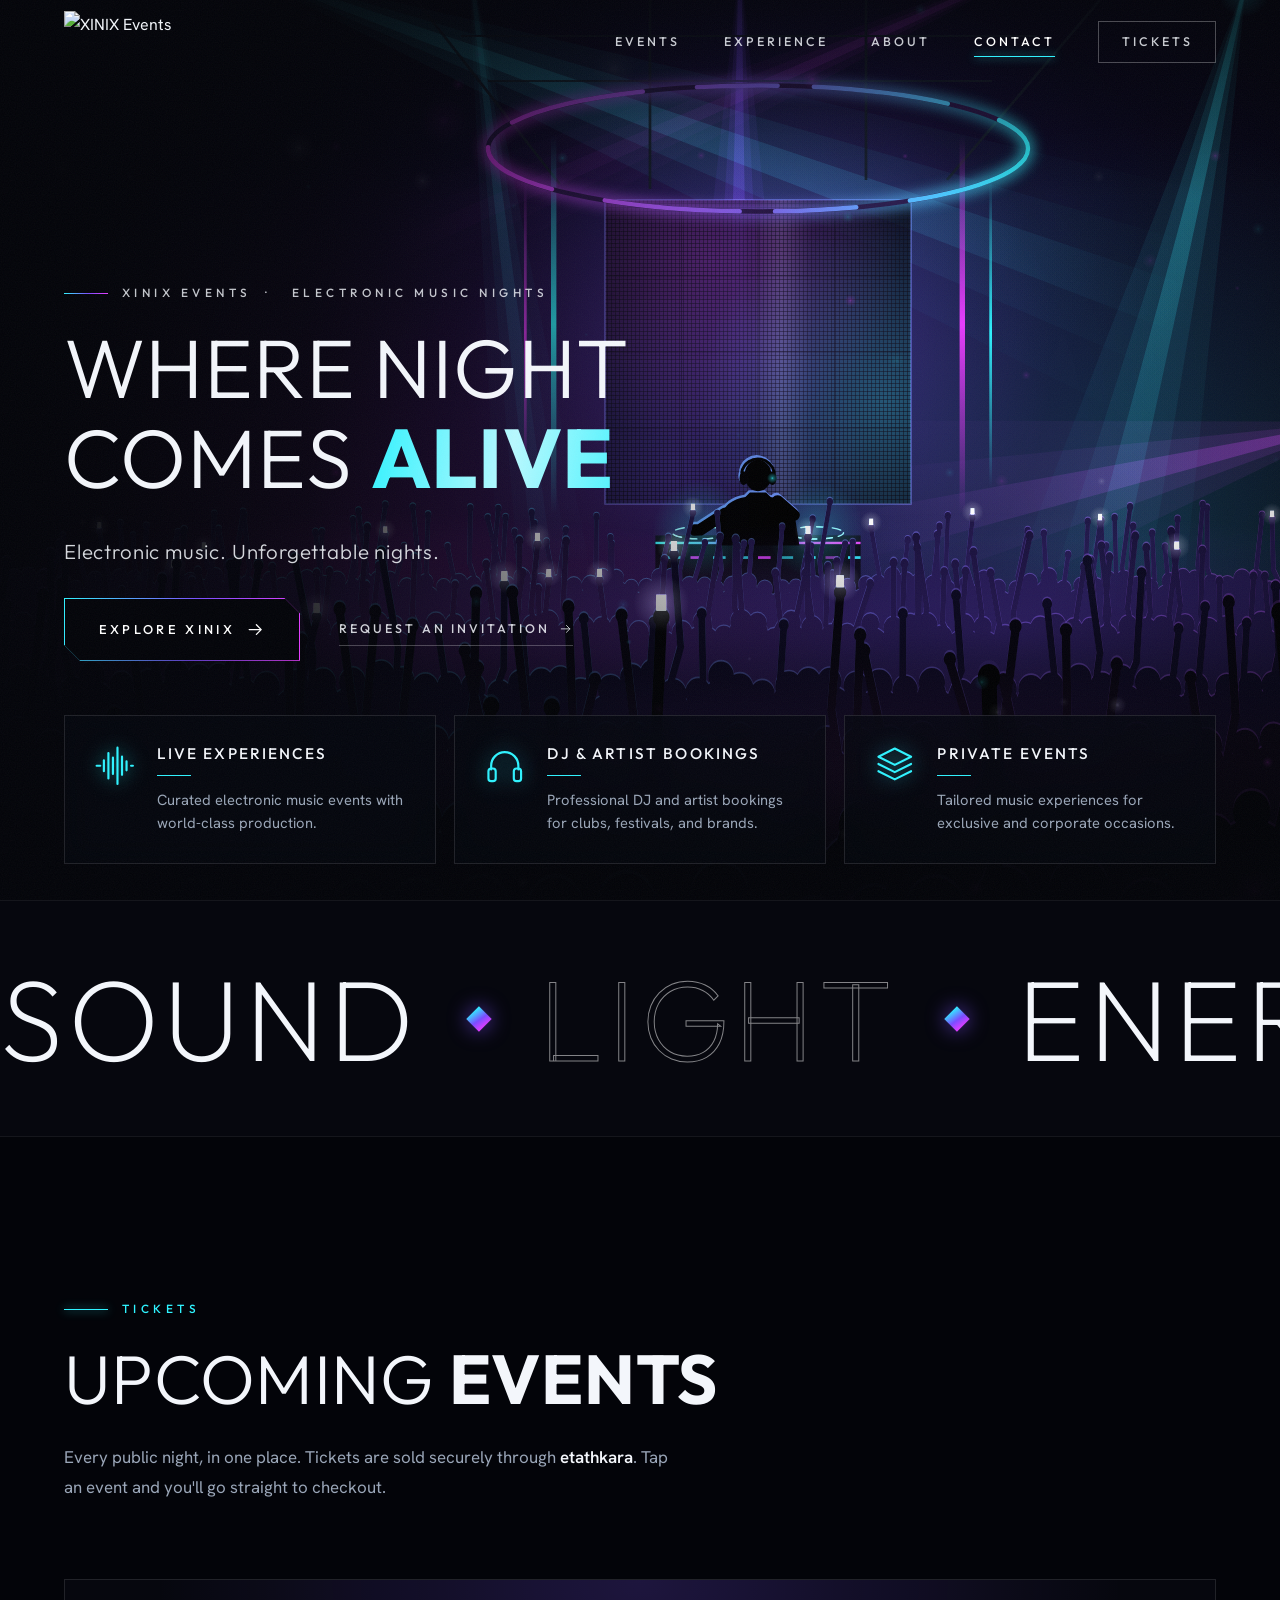
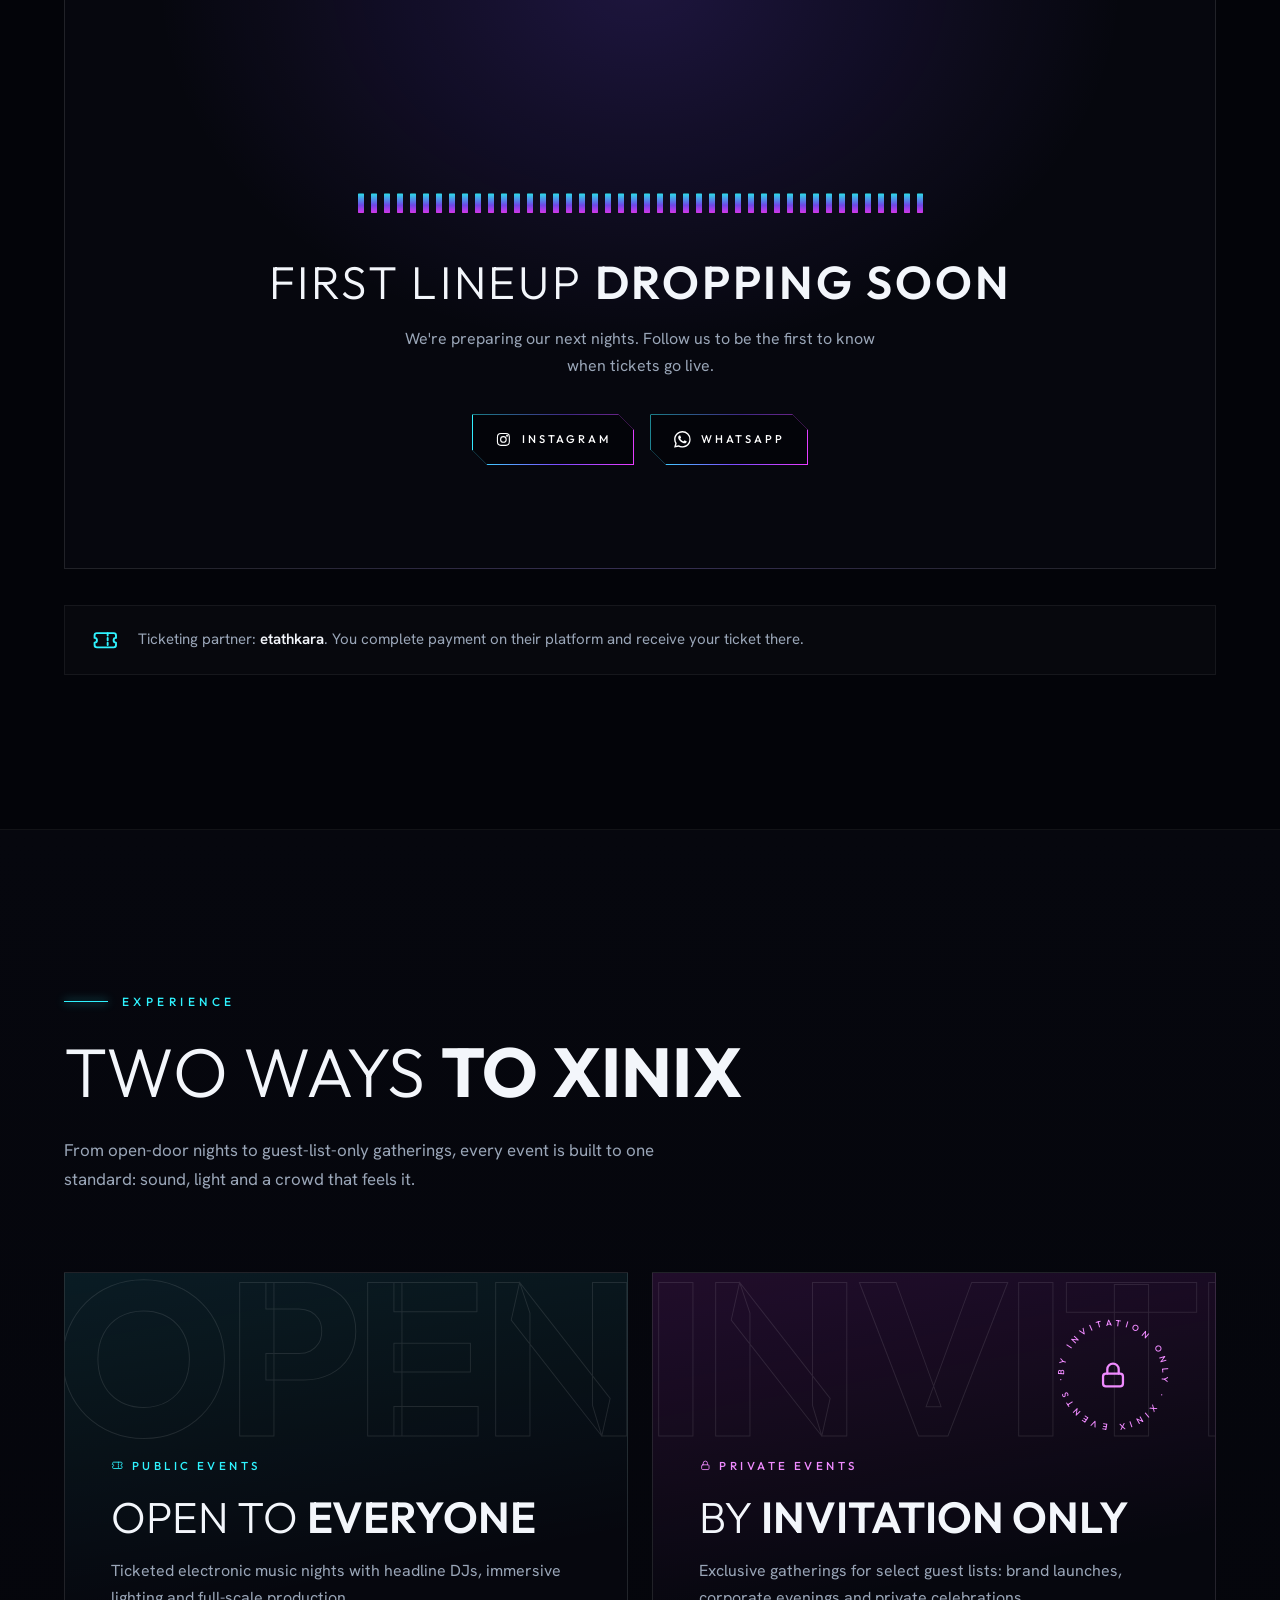
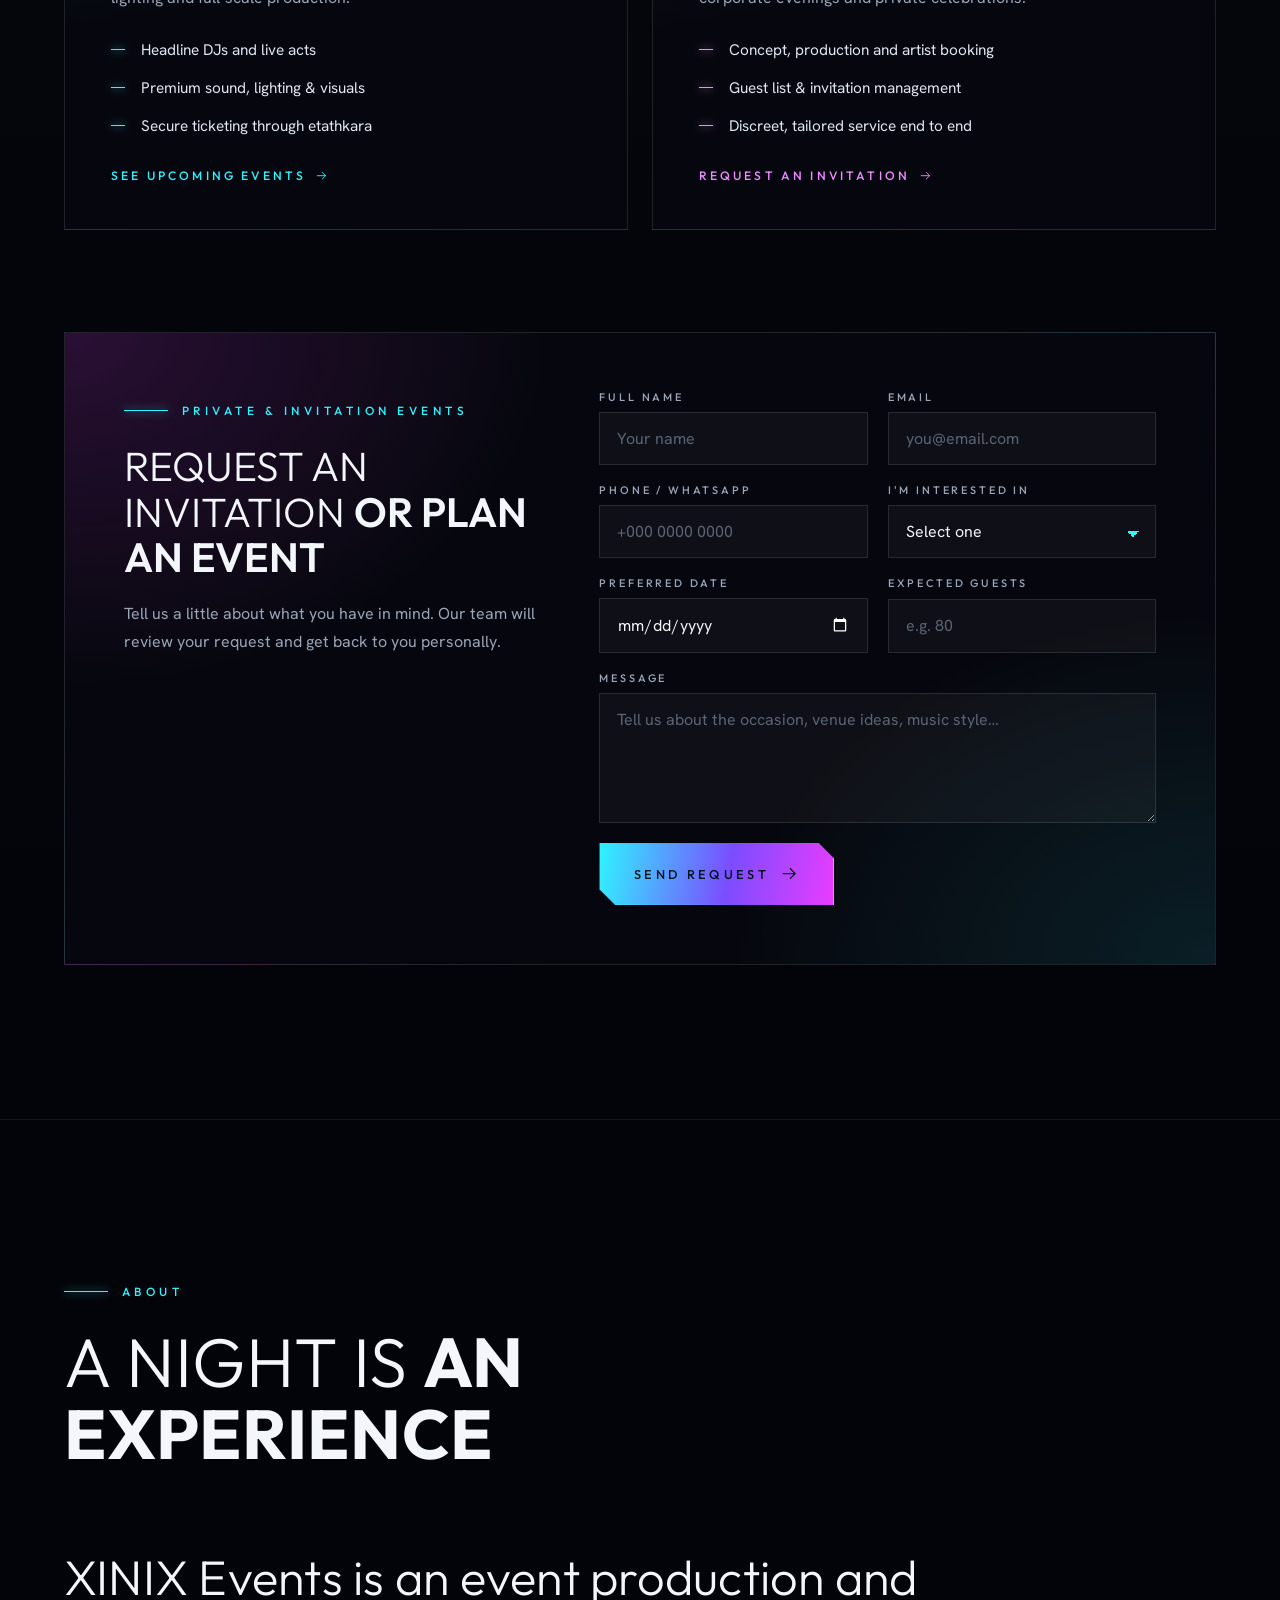
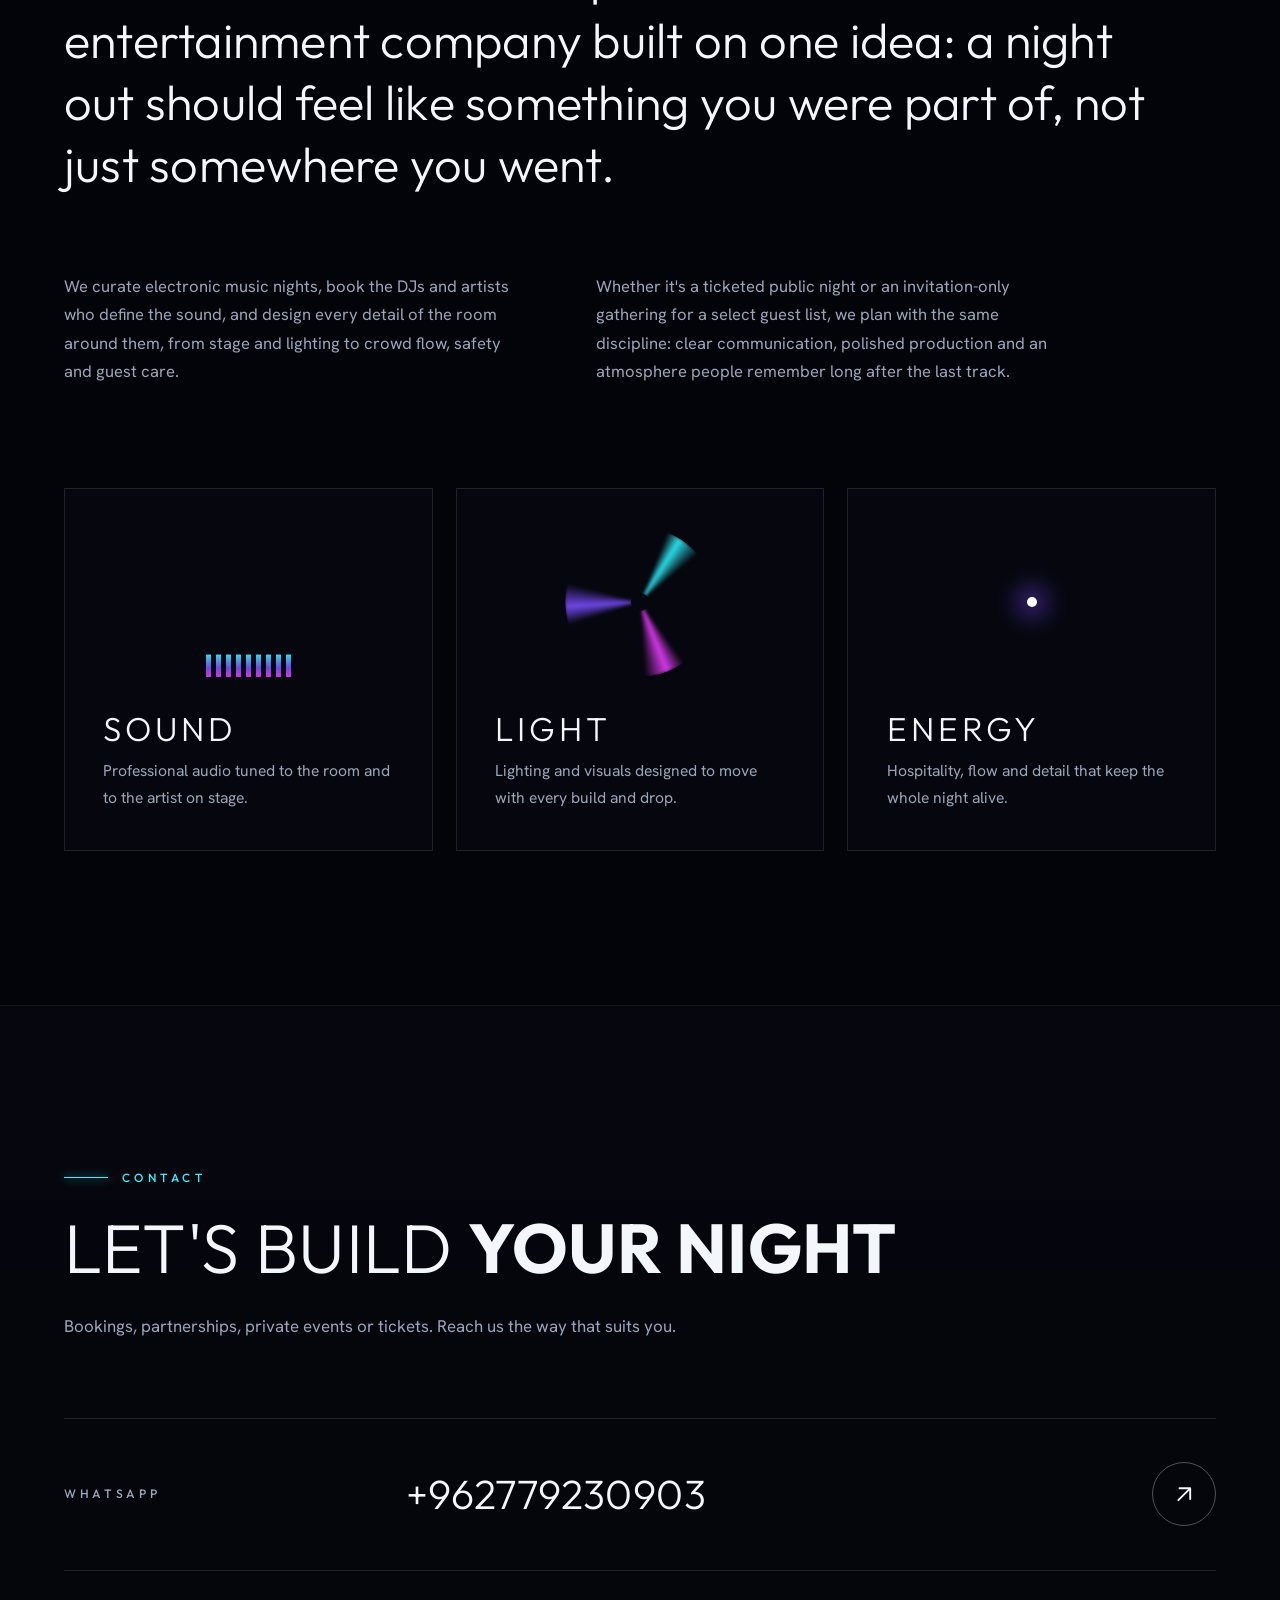
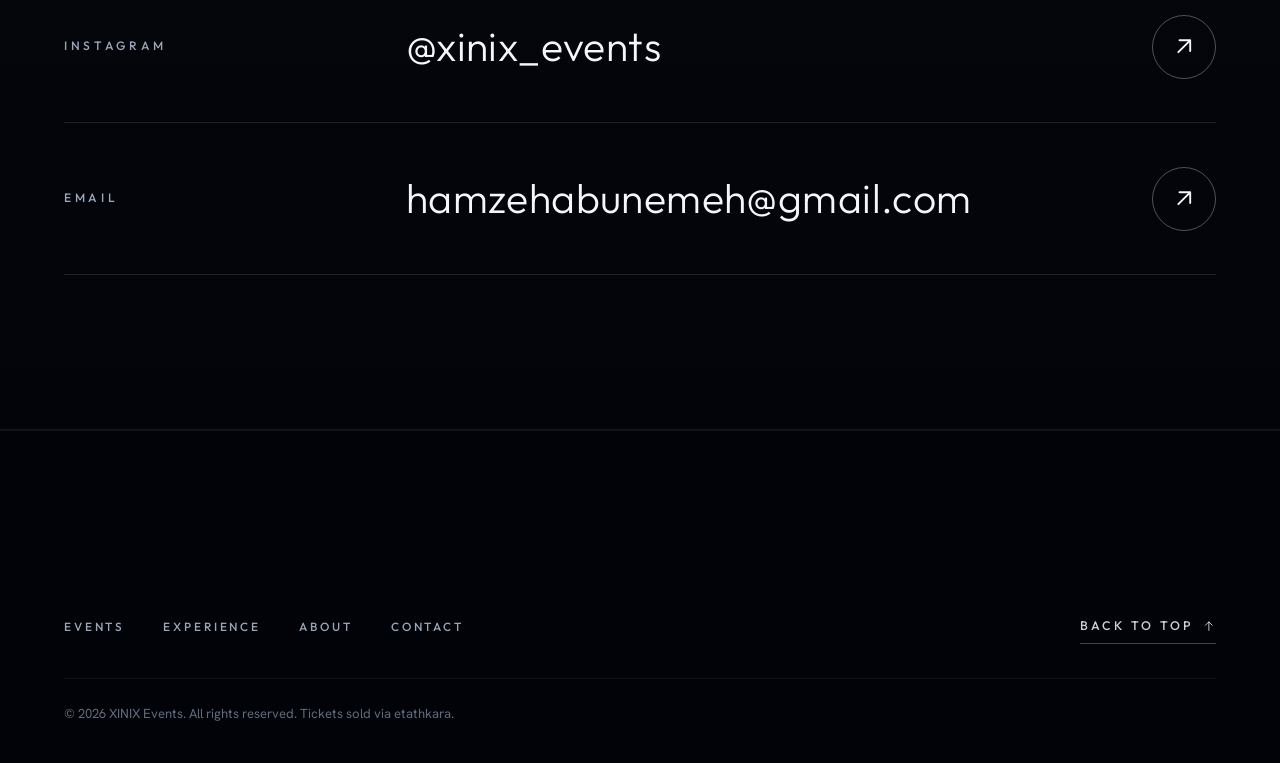
==== commit 5e369874: "Hero: logo integrated into animated LED wall; realistic DJ and crowd Co-Authored-By: Claude Sonnet 5" ====
--- a/index.html
+++ b/index.html
@@ -114,7 +114,7 @@
 .stage{position:absolute;inset:0;z-index:-2;background:var(--ink)}
 .stage canvas,.stage svg,.stage__photo{position:absolute;inset:0;width:100%;height:100%}
 .stage__photo{object-fit:cover;opacity:.55}
-.stage.has-photo svg{display:none}
+.stage.has-photo svg,.stage.has-photo canvas{display:none}
 .hero__shade{position:absolute;inset:0;z-index:-1;pointer-events:none;
   background:linear-gradient(90deg,rgba(3,4,9,.95) 0%,rgba(3,4,9,.78) 24%,rgba(3,4,9,.2) 52%,rgba(3,4,9,0) 70%),
              linear-gradient(180deg,rgba(3,4,9,.75) 0%,rgba(3,4,9,0) 22%,rgba(3,4,9,0) 60%,rgba(3,4,9,.95) 100%)}
@@ -436,26 +436,8 @@
       <ellipse cx="1020" cy="165" rx="300" ry="70" fill="none" stroke="url(#ringG)" stroke-width="12" opacity=".75" filter="url(#glow)"/>
       <ellipse cx="1020" cy="165" rx="300" ry="70" fill="none" stroke="#2a1648" stroke-width="5"/>
       <ellipse class="ring__dash" cx="1020" cy="165" rx="300" ry="70" fill="none" stroke="url(#ringG)" stroke-width="5" stroke-linecap="round" stroke-dasharray="150 60 90 40"/>
-      <!-- LED wall -->
-      <g>
-        <rect x="846" y="218" width="348" height="276" fill="none" stroke="#7b4dff" stroke-opacity=".55" stroke-width="3" filter="url(#glow)"/>
-        <rect x="850" y="222" width="340" height="268" fill="url(#screenG)" stroke="#2b3350" stroke-width="2"/>
-        <rect class="led-a" x="850" y="222" width="340" height="268" fill="url(#ledA)"/>
-        <rect class="led-b" x="850" y="222" width="340" height="268" fill="url(#ledB)"/>
-        <rect x="850" y="222" width="340" height="268" fill="url(#dots)"/>
-        <image href="assets/logo-mark.png" x="964" y="236" width="112" height="236" class="screen__logo"/>
-      </g>
-      <!-- DJ booth -->
-      <g>
-        <rect x="930" y="598" width="220" height="46" rx="3" fill="#05070b" stroke="#2ff3ff" stroke-opacity=".6"/>
-        <rect x="930" y="598" width="220" height="3" fill="#2ff3ff" opacity=".9"/>
-        <g fill="#2ff3ff" opacity=".9"><rect x="946" y="614" width="26" height="4"/><rect x="982" y="614" width="14" height="4" fill="#e83cff"/><rect x="1004" y="614" width="14" height="4" fill="#e83cff"/><rect x="1026" y="614" width="14" height="4"/><rect x="1052" y="614" width="14" height="4" fill="#e83cff"/><rect x="1080" y="614" width="26" height="4"/></g>
-        <path d="M996 600c3-32 19-48 44-48s41 16 44 48z" fill="#000"/><circle cx="1040" cy="536" r="16" fill="#000"/>
-        <path d="M1022 534a18 18 0 0 1 36 0" fill="none" stroke="#cfe9ee" stroke-width="3" stroke-linecap="round"/>
-        <rect x="1017" y="531" width="7" height="13" rx="3" fill="#cfe9ee"/><rect x="1056" y="531" width="7" height="13" rx="3" fill="#cfe9ee"/>
-      </g>
-      <g id="crowd"></g>
     </svg>
+    <canvas id="fx2"></canvas>
   </div>
   <div class="hero__shade"></div>
 
@@ -763,36 +745,16 @@
     $$('.card').forEach(function (c) { c.addEventListener('pointermove', function (e) { var r = c.getBoundingClientRect(); c.style.setProperty('--mx', (e.clientX - r.left) + 'px'); c.style.setProperty('--my', (e.clientY - r.top) + 'px'); }); });
   }
 
-  /* ---------- Hero stage ---------- */
-  var stage = $('#stage'), svg = $('#stage-svg'), cv = $('#fx'), ctx = cv.getContext('2d');
+  /* ---------- Hero stage (two canvases: back = light + LED wall, front = DJ + crowd + haze) ---------- */
+  var stage = $('#stage'), svg = $('#stage-svg'), cv = $('#fx'), ctx = cv.getContext('2d'), cv2 = $('#fx2'), c2 = cv2.getContext('2d');
   var vb = { x: 0, y: 0, w: 1600, h: 1000 }, SW = 0, SH = 0, dpr = 1;
   if (CFG.heroImage) { var ph = document.createElement('img'); ph.className = 'stage__photo'; ph.alt = ''; ph.src = CFG.heroImage; stage.insertBefore(ph, cv); stage.classList.add('has-photo'); }
 
   function rng(seed) { return function () { seed |= 0; seed = seed + 0x6D2B79F5 | 0; var t = Math.imul(seed ^ seed >>> 15, 1 | seed); t = t + Math.imul(t ^ t >>> 7, 61 | t) ^ t; return ((t ^ t >>> 14) >>> 0) / 4294967296; }; }
-  function el(n, a, p) { var e = document.createElementNS(NS, n); for (var k in a) e.setAttribute(k, a[k]); if (p) p.appendChild(e); return e; }
-  (function crowd() {
-    var g = $('#crowd'), r = rng(20261028);
-    [{ y: 668, s: .62, f: '#150e2e', st: 22, a: .55 }, { y: 730, s: .8, f: '#0b0720', st: 28, a: .5 }, { y: 805, s: 1.02, f: '#04030b', st: 38, a: .4 }, { y: 890, s: 1.35, f: '#010103', st: 54, a: .3 }].forEach(function (row) {
-      var grp = el('g', {}, g);
-      el('rect', { x: -10, y: row.y + 36 * row.s, width: 1620, height: 1100, fill: row.f }, grp);
-      for (var x = -30; x < 1650; x += row.st * (.75 + r() * .5)) {
-        var cy = row.y + (r() - .5) * 26 * row.s, hr = 17 * row.s * (.9 + r() * .2);
-        if (r() < row.a) {
-          var up = (80 + r() * 100) * row.s, dx = (r() - .5) * 70 * row.s, sd = r() < .5 ? -1 : 1, sx = x + sd * 16 * row.s, sy = cy + 34 * row.s;
-          var ag = el('g', { 'class': 'arm', style: 'animation-duration:' + (1.6 + r() * 1.6).toFixed(2) + 's;animation-delay:-' + (r() * 3).toFixed(2) + 's' }, grp);
-          el('path', { d: 'M' + sx + ' ' + sy + ' L' + (sx + dx) + ' ' + (sy - up), stroke: row.f, 'stroke-width': 10 * row.s, 'stroke-linecap': 'round', fill: 'none' }, ag);
-          el('circle', { cx: sx + dx, cy: sy - up - 4 * row.s, r: 7 * row.s, fill: row.f }, ag);
-        }
-        el('ellipse', { cx: x, cy: cy + 44 * row.s, rx: 36 * row.s, ry: 44 * row.s, fill: row.f }, grp);
-        el('circle', { cx: x, cy: cy, r: hr, fill: row.f }, grp);
-      }
-    });
-  })();
-
   function toPx(x, y) { var s = Math.max(SW / vb.w, SH / vb.h), ox = (SW - vb.w * s) / 2, oy = (SH - vb.h * s) / 2; return { x: (x - vb.x) * s + ox, y: (y - vb.y) * s + oy, s: s }; }
-
-  /* light-show canvas */
-  var BEAMS = [ // sx,sy -> tx,ty (svg units), rgb, alpha, sweep, speed, end half-width
+  function lerp(a, b, k) { return a + (b - a) * k; }
+
+  var BEAMS = [ // sx,sy -> tx,ty (design units), rgb, alpha, sweep, speed, end half-width
     [430, -40, 960, 470, '47,243,255', .9, .16, .5, 90], [1560, -10, 1290, 400, '47,243,255', .8, .14, .42, 70],
     [1680, 470, 1330, 600, '232,60,255', .75, .12, .6, 90], [-60, 520, 640, 640, '232,60,255', .7, .12, .5, 100],
     [1000, -30, 1010, 420, '123,77,255', .85, .1, .7, 50], [700, -40, 1000, 380, '47,243,255', .55, .18, .9, 40], [1330, -40, 1060, 400, '232,60,255', .55, .18, .8, 40]
@@ -800,8 +762,37 @@
   var sprites = {}, parts = [], mouse = { x: .5, y: .5, tx: .5, ty: .5 }, running = true, T0 = performance.now();
   function sprite(rgb) { var c = document.createElement('canvas'); c.width = c.height = 64; var x = c.getContext('2d'), g = x.createRadialGradient(32, 32, 0, 32, 32, 32); g.addColorStop(0, 'rgba(' + rgb + ',1)'); g.addColorStop(.25, 'rgba(' + rgb + ',.45)'); g.addColorStop(1, 'rgba(' + rgb + ',0)'); x.fillStyle = g; x.fillRect(0, 0, 64, 64); return c; }
   sprites.c = sprite('47,243,255'); sprites.m = sprite('232,60,255'); sprites.w = sprite('235,240,255');
-  function initParts() { var n = SW < 700 ? 38 : 90, r = rng(7); parts = []; for (var i = 0; i < n; i++) { var k = r(); parts.push({ x: r() * SW, y: r() * SH, v: .01 + r() * .05, s: 4 + r() * (r() < .15 ? 46 : 16), a: .12 + r() * .5, ph: r() * 6.28, sp: .4 + r() * 1.2, c: k < .4 ? 'c' : k < .75 ? 'm' : 'w' }); } }
-  function fxResize() { dpr = Math.min(window.devicePixelRatio || 1, 1.5); cv.width = Math.round(SW * dpr); cv.height = Math.round(SH * dpr); ctx.setTransform(dpr, 0, 0, dpr, 0, 0); initParts(); if (reduce) frame(3); }
+
+  /* logo for the LED wall: white + tinted copies for colour fringing + tiny copy for bloom */
+  var logoImg = new Image(), logoTints = null, logoGlow = null;
+  logoImg.onload = function () {
+    function tint(col) { var c = document.createElement('canvas'); c.width = logoImg.naturalWidth; c.height = logoImg.naturalHeight; var x = c.getContext('2d'); x.drawImage(logoImg, 0, 0); x.globalCompositeOperation = 'source-in'; x.fillStyle = col; x.fillRect(0, 0, c.width, c.height); return c; }
+    logoTints = { c: tint('#2ff3ff'), m: tint('#ff3df2') };
+    var gw = 14, gh = Math.round(40 * logoImg.naturalHeight / logoImg.naturalWidth); logoGlow = document.createElement('canvas'); logoGlow.width = gw; logoGlow.height = gh; logoGlow.getContext('2d').drawImage(logoImg, 0, 0, gw, gh);
+    if (reduce) renderAll(3);
+  };
+  logoImg.src = 'assets/logo-mark.png';
+  var gridPat = (function () { var g = document.createElement('canvas'); g.width = g.height = 4; var x = g.getContext('2d'); x.fillStyle = 'rgba(0,0,0,.5)'; x.fillRect(3, 0, 1, 4); x.fillRect(0, 3, 4, 1); return ctx.createPattern(g, 'repeat'); })();
+  var wallC = document.createElement('canvas'), wx = wallC.getContext('2d');
+
+  /* crowd: people are generated once, drawn every frame (bobbing to the beat, waving arms, phone lights) */
+  var ROWS = [
+    { y: 648, s: .55, f: '#1b1340', st: 17, a: .6, rim: .6, seed: 11 }, { y: 700, s: .68, f: '#130d2f', st: 21, a: .55, rim: .55, seed: 12 },
+    { y: 760, s: .85, f: '#0b0821', st: 27, a: .5, rim: .5, seed: 13 }, { y: 830, s: 1.05, f: '#05030d', st: 36, a: .42, rim: .38, seed: 14 },
+    { y: 915, s: 1.4, f: '#010102', st: 52, a: .3, rim: .22, seed: 15 }, { y: 1015, s: 1.9, f: '#000000', st: 84, a: .2, rim: .12, seed: 16 }
+  ];
+  function initPeople() {
+    ROWS.forEach(function (row) {
+      var r = rng(row.seed), step = row.st * (SW < 700 ? 1.45 : 1); row.people = [];
+      for (var x = -30; x < 1650; x += step * (.75 + r() * .5)) {
+        row.people.push({ x: x, y: row.y + (r() - .5) * 26 * row.s, hr: 17 * (.9 + r() * .2), ph: r() * 6.28, arm: r() < row.a ? (r() < .3 ? 2 : 1) : 0, side: r() < .5 ? -1 : 1,
+          up: [70 + r() * 90, 60 + r() * 90], dx: [(r() - .5) * 40, (r() - .5) * 40], w: 1.4 + r() * 1.6, hair: r() < .28, phone: r() < .1 ? 0 : -1 });
+      }
+    });
+  }
+  function initParts() { var n = SW < 700 ? 30 : 70, r = rng(7); parts = []; for (var i = 0; i < n; i++) { var k = r(); parts.push({ x: r() * SW, y: r() * SH, v: .01 + r() * .05, s: 4 + r() * (r() < .15 ? 46 : 16), a: .12 + r() * .5, ph: r() * 6.28, sp: .4 + r() * 1.2, c: k < .4 ? 'c' : k < .75 ? 'm' : 'w' }); } }
+  function sizeCanvas(c, g) { c.width = Math.round(SW * dpr); c.height = Math.round(SH * dpr); g.setTransform(dpr, 0, 0, dpr, 0, 0); }
+  function fxResize() { dpr = Math.min(window.devicePixelRatio || 1, 1.5); sizeCanvas(cv, ctx); sizeCanvas(cv2, c2); initParts(); initPeople(); if (reduce) renderAll(3); }
   function fitStage() {
     var b = stage.getBoundingClientRect(); SW = b.width; SH = b.height; if (!SW || !SH) return;
     var a = SW / SH;
@@ -810,41 +801,175 @@
     svg.setAttribute('viewBox', vb.x.toFixed(1) + ' 0 ' + vb.w.toFixed(1) + ' 1000');
     fxResize();
   }
-  function frame(t) {
+
+  function drawBeam(g, b, i, t, pulse, mul) {
+    var s = toPx(b[0], b[1]), e0 = toPx(b[2], b[3]), dx = e0.x - s.x, dy = e0.y - s.y, dist = Math.hypot(dx, dy);
+    var ang = Math.atan2(dy, dx) + Math.sin(t * b[6] * 6 + i * 1.7) * b[7] + (mouse.x - .5) * .12;
+    var len = dist * 1.55, ex = s.x + Math.cos(ang) * len, ey = s.y + Math.sin(ang) * len, nx = -Math.sin(ang), ny = Math.cos(ang), w = b[8] * e0.s * 1.5;
+    var al = b[5] * (.78 + .5 * pulse) * mul;
+    [[1, .1], [.55, .15], [.2, .3]].forEach(function (p) {
+      var gr = g.createLinearGradient(s.x, s.y, ex, ey); gr.addColorStop(0, 'rgba(' + b[4] + ',' + al * p[1] * 1.6 + ')'); gr.addColorStop(.55, 'rgba(' + b[4] + ',' + al * p[1] * .6 + ')'); gr.addColorStop(1, 'rgba(' + b[4] + ',0)');
+      g.fillStyle = gr; g.beginPath(); g.moveTo(s.x + nx * 1.5, s.y + ny * 1.5); g.lineTo(s.x - nx * 1.5, s.y - ny * 1.5); g.lineTo(ex - nx * w * p[0], ey - ny * w * p[0]); g.lineTo(ex + nx * w * p[0], ey + ny * w * p[0]); g.closePath(); g.fill();
+    });
+    if (mul > .5) { g.globalAlpha = .9; g.drawImage(b[4] === '232,60,255' ? sprites.m : sprites.c, s.x - 26, s.y - 26, 52, 52); g.globalAlpha = 1; }
+  }
+
+  /* LED wall: pixelated flowing colour, the logo is part of the picture (bloom, colour fringe, flicker, LED grid, panel seams) */
+  function drawWall(t, pulse) {
+    var a = toPx(850, 222), b = toPx(1190, 560), w = b.x - a.x, h = b.y - a.y;
+    var cw = 84, ch = Math.max(8, Math.round(cw * h / w));
+    if (wallC.width !== cw || wallC.height !== ch) { wallC.width = cw; wallC.height = ch; }
+    wx.globalCompositeOperation = 'source-over'; wx.fillStyle = '#060818'; wx.fillRect(0, 0, cw, ch); wx.globalCompositeOperation = 'lighter';
+    [['47,243,255', 0], ['232,60,255', 2.1], ['123,77,255', 4.2]].forEach(function (q) {
+      var bx = (.5 + .42 * Math.sin(t * .33 + q[1])) * cw, by = (.5 + .42 * Math.cos(t * .27 + q[1] * 1.3)) * ch, r = cw * .62;
+      var g = wx.createRadialGradient(bx, by, 0, bx, by, r); g.addColorStop(0, 'rgba(' + q[0] + ',' + (.5 + .25 * pulse) + ')'); g.addColorStop(1, 'rgba(' + q[0] + ',0)'); wx.fillStyle = g; wx.fillRect(0, 0, cw, ch);
+    });
+    var bxs = ((t * .18) % 1.4 - .2) * cw, bg = wx.createLinearGradient(bxs - 8, 0, bxs + 8, 0); bg.addColorStop(0, 'rgba(255,255,255,0)'); bg.addColorStop(.5, 'rgba(255,255,255,.2)'); bg.addColorStop(1, 'rgba(255,255,255,0)'); wx.fillStyle = bg; wx.fillRect(0, 0, cw, ch);
+    if (pulse > .75) { wx.fillStyle = 'rgba(255,255,255,' + (pulse - .75) * .3 + ')'; wx.fillRect(0, 0, cw, ch); }
+    ctx.save(); ctx.beginPath(); ctx.rect(a.x, a.y, w, h); ctx.clip();
+    ctx.globalCompositeOperation = 'source-over'; ctx.imageSmoothingEnabled = true; ctx.globalAlpha = .92; ctx.drawImage(wallC, a.x, a.y, w, h); ctx.globalAlpha = 1;
+    ctx.fillStyle = 'rgba(3,4,12,.4)'; ctx.fillRect(a.x, a.y, w, h);
+    if (logoGlow && logoTints) {
+      var L = toPx(1020, 340), lh = 176 * a.s, lw = lh * logoImg.naturalWidth / logoImg.naturalHeight, fl = .9 + .1 * Math.sin(t * 37) * Math.sin(t * 5.3);
+      ctx.globalCompositeOperation = 'lighter';
+      var bl = ctx.createRadialGradient(L.x, L.y, 0, L.x, L.y, lh * .75); bl.addColorStop(0, 'rgba(190,170,255,' + .42 * fl + ')'); bl.addColorStop(1, 'rgba(120,80,255,0)'); ctx.globalAlpha = 1; ctx.fillStyle = bl; ctx.fillRect(L.x - lh, L.y - lh, lh * 2, lh * 2);
+      ctx.globalAlpha = .35; ctx.drawImage(logoTints.c, L.x - lw / 2 - .8 * a.s, L.y - lh / 2, lw, lh); ctx.drawImage(logoTints.m, L.x - lw / 2 + .8 * a.s, L.y - lh / 2, lw, lh);
+      ctx.globalAlpha = fl; ctx.drawImage(logoImg, L.x - lw / 2, L.y - lh / 2, lw, lh); ctx.globalAlpha = 1;
+    }
+    ctx.globalCompositeOperation = 'source-over'; ctx.fillStyle = gridPat; ctx.fillRect(a.x, a.y, w, h);
+    ctx.fillStyle = 'rgba(0,0,0,.5)'; for (var k = 1; k < 4; k++) { ctx.fillRect(a.x + w * k / 4 - .5, a.y, 1, h); ctx.fillRect(a.x, a.y + h * k / 4 - .5, w, 1); }
+    ctx.restore();
+    ctx.strokeStyle = 'rgba(130,150,255,.4)'; ctx.lineWidth = 1.5; ctx.strokeRect(a.x, a.y, w, h);
+    var c = toPx(1020, 390), sr = 330 * c.s, sg = ctx.createRadialGradient(c.x, c.y, 0, c.x, c.y, sr);
+    ctx.globalCompositeOperation = 'lighter'; sg.addColorStop(0, 'rgba(150,110,255,' + (.2 + .14 * pulse) + ')'); sg.addColorStop(1, 'rgba(150,110,255,0)'); ctx.fillStyle = sg; ctx.fillRect(c.x - sr, c.y - sr, sr * 2, sr * 2);
+  }
+
+  function frameBack(t, pulse) {
     var W = SW, H = SH; if (!W) return;
-    mouse.x += (mouse.tx - mouse.x) * .05; mouse.y += (mouse.ty - mouse.y) * .05;
-    var ph = (t * 124 / 60) % 1, pulse = Math.pow(1 - ph, 3);
     ctx.globalCompositeOperation = 'source-over'; ctx.clearRect(0, 0, W, H); ctx.globalCompositeOperation = 'lighter';
     var c = toPx(1020, 360), R = Math.max(W, H) * .62;
     var g = ctx.createRadialGradient(c.x, c.y, 0, c.x, c.y, R); g.addColorStop(0, 'rgba(110,64,255,' + (.34 + .14 * pulse) + ')'); g.addColorStop(.5, 'rgba(60,30,170,.14)'); g.addColorStop(1, 'rgba(60,30,170,0)'); ctx.fillStyle = g; ctx.fillRect(0, 0, W, H);
     var m1 = toPx(560, 640), m2 = toPx(1440, 620);
     [[m1, '232,60,255', .2], [m2, '47,243,255', .16]].forEach(function (q) { var gg = ctx.createRadialGradient(q[0].x, q[0].y, 0, q[0].x, q[0].y, R * .55); gg.addColorStop(0, 'rgba(' + q[1] + ',' + (q[2] + .06 * pulse) + ')'); gg.addColorStop(1, 'rgba(' + q[1] + ',0)'); ctx.fillStyle = gg; ctx.fillRect(0, 0, W, H); });
-    // beams
-    BEAMS.forEach(function (b, i) {
-      var s = toPx(b[0], b[1]), e0 = toPx(b[2], b[3]), dx = e0.x - s.x, dy = e0.y - s.y, dist = Math.hypot(dx, dy);
-      var ang = Math.atan2(dy, dx) + Math.sin(t * b[6] * 6 + i * 1.7) * b[7] + (mouse.x - .5) * .12;
-      var len = dist * 1.55, ex = s.x + Math.cos(ang) * len, ey = s.y + Math.sin(ang) * len, nx = -Math.sin(ang), ny = Math.cos(ang), w = b[8] * e0.s * 1.5;
-      var al = b[5] * (.78 + .5 * pulse);
-      [[1, .1], [.55, .15], [.2, .3]].forEach(function (p) {
-        var gr = ctx.createLinearGradient(s.x, s.y, ex, ey); gr.addColorStop(0, 'rgba(' + b[4] + ',' + al * p[1] * 1.6 + ')'); gr.addColorStop(.55, 'rgba(' + b[4] + ',' + al * p[1] * .6 + ')'); gr.addColorStop(1, 'rgba(' + b[4] + ',0)');
-        ctx.fillStyle = gr; ctx.beginPath(); ctx.moveTo(s.x + nx * 1.5, s.y + ny * 1.5); ctx.lineTo(s.x - nx * 1.5, s.y - ny * 1.5); ctx.lineTo(ex - nx * w * p[0], ey - ny * w * p[0]); ctx.lineTo(ex + nx * w * p[0], ey + ny * w * p[0]); ctx.closePath(); ctx.fill();
-      });
-      ctx.globalAlpha = .9; ctx.drawImage(b[4] === '232,60,255' ? sprites.m : sprites.c, s.x - 26, s.y - 26, 52, 52); ctx.globalAlpha = 1;
+    BEAMS.forEach(function (b, i) { drawBeam(ctx, b, i, t, pulse, 1); });
+    drawWall(t, pulse);
+    ctx.globalCompositeOperation = 'source-over';
+  }
+
+  /* moving colour along the silhouettes' top edge: looks like beams sweeping across the room */
+  function rimGrad(t) {
+    var W = SW, shift = (t * 70) % W, x0 = -shift - W, g = c2.createLinearGradient(x0, 0, x0 + 3 * W, 0);
+    g.addColorStop(0, '#2ff3ff'); g.addColorStop(1 / 6, '#8b6bff'); g.addColorStop(2 / 6, '#ff3df2'); g.addColorStop(3 / 6, '#2ff3ff'); g.addColorStop(4 / 6, '#8b6bff'); g.addColorStop(5 / 6, '#ff3df2'); g.addColorStop(1, '#2ff3ff');
+    return g;
+  }
+
+  function drawDJ(t, pulse, S, ox, oy, rim) {
+    var cx = 1020, bob = Math.sin(t * Math.PI * 124 / 60) * 1.7 * (.6 + .6 * pulse);
+    function X(x) { return ox + x * S; } function Y(y) { return oy + y * S; }
+    // booth + equipment
+    c2.globalCompositeOperation = 'source-over';
+    c2.fillStyle = '#04060a'; c2.fillRect(X(cx - 114), Y(602), 228 * S, 60 * S);
+    c2.fillStyle = '#0c1019'; c2.fillRect(X(cx - 114), Y(595), 228 * S, 8 * S);
+    c2.globalCompositeOperation = 'lighter';
+    var eg = c2.createLinearGradient(X(cx - 114), 0, X(cx + 114), 0); eg.addColorStop(0, 'rgba(47,243,255,.95)'); eg.addColorStop(.5, 'rgba(123,77,255,.95)'); eg.addColorStop(1, 'rgba(232,60,255,.95)');
+    c2.fillStyle = eg; c2.fillRect(X(cx - 114), Y(602), 228 * S, 2.6 * S);
+    for (var i = 0; i < 9; i++) { c2.fillStyle = (i % 3 === 1 ? 'rgba(232,60,255,' : 'rgba(47,243,255,') + (.4 + .5 * Math.abs(Math.sin(t * 2.3 + i * 1.7))) + ')'; c2.fillRect(X(cx - 100 + i * 25), Y(618), 14 * S, 3 * S); }
+    [-64, 64].forEach(function (dx, k) {
+      var px = X(cx + dx), py = Y(592);
+      var gl = c2.createRadialGradient(px, py - 4 * S, 0, px, py - 4 * S, 54 * S); gl.addColorStop(0, 'rgba(47,243,255,' + (.28 + .1 * pulse) + ')'); gl.addColorStop(1, 'rgba(47,243,255,0)'); c2.fillStyle = gl; c2.fillRect(px - 54 * S, py - 58 * S, 108 * S, 108 * S);
+      c2.strokeStyle = 'rgba(160,245,255,.9)'; c2.lineWidth = 1.6 * S; c2.setLineDash([10 * S, 7 * S]); c2.lineDashOffset = -t * 44 * S * (k ? -1 : 1);
+      c2.beginPath(); c2.ellipse(px, py, 31 * S, 6.8 * S, 0, 0, 6.2832); c2.stroke(); c2.setLineDash([]);
     });
-    // screen glow
-    var sc = toPx(1020, 356), sr = 300 * sc.s; var sg = ctx.createRadialGradient(sc.x, sc.y, 0, sc.x, sc.y, sr); sg.addColorStop(0, 'rgba(150,110,255,' + (.28 + .18 * pulse) + ')'); sg.addColorStop(1, 'rgba(150,110,255,0)'); ctx.fillStyle = sg; ctx.fillRect(sc.x - sr, sc.y - sr, sr * 2, sr * 2);
-    // fog
-    for (var i = 0; i < 3; i++) { var f = toPx(700 + i * 330, 700), fx = f.x + Math.sin(t * .18 + i * 2) * 70 * f.s, fr = W * .34; ctx.save(); ctx.translate(fx, f.y); ctx.scale(1, .32); var fg = ctx.createRadialGradient(0, 0, 0, 0, 0, fr); var rgb = i === 0 ? '232,60,255' : i === 1 ? '123,77,255' : '47,243,255'; fg.addColorStop(0, 'rgba(' + rgb + ',.22)'); fg.addColorStop(1, 'rgba(' + rgb + ',0)'); ctx.fillStyle = fg; ctx.fillRect(-fr, -fr, fr * 2, fr * 2); ctx.restore(); }
-    // particles
-    for (var k = 0; k < parts.length; k++) { var p = parts[k]; p.y -= p.v * (reduce ? 0 : 1); if (p.y < -60) { p.y = H + 60; p.x = Math.random() * W; } var tw = .5 + .5 * Math.sin(t * p.sp + p.ph); ctx.globalAlpha = p.a * (.35 + .65 * tw) * (.8 + .5 * pulse); ctx.drawImage(sprites[p.c], p.x + (mouse.x - .5) * p.s * 1.5, p.y, p.s, p.s); }
-    ctx.globalAlpha = 1; ctx.globalCompositeOperation = 'source-over';
-  }
-  function loop(now) { if (running && !reduce) frame((now - T0) / 1000); requestAnimationFrame(loop); }
+    c2.fillStyle = '#0e1420'; c2.globalCompositeOperation = 'source-over'; c2.fillRect(X(cx - 19), Y(588), 38 * S, 9 * S);
+    c2.globalCompositeOperation = 'lighter';
+    for (i = 0; i < 6; i++) { var hh = (2 + 6 * Math.abs(Math.sin(t * 3.1 + i * 1.3))) * S; c2.fillStyle = i > 3 ? 'rgba(255,80,160,.95)' : 'rgba(80,255,170,.9)'; c2.fillRect(X(cx - 16 + i * 6), Y(596) - hh, 3.4 * S, hh); }
+    c2.globalCompositeOperation = 'source-over';
+
+    // silhouette: torso, head, headphones, arms
+    var fp = new Path2D(), sp = new Path2D(), bobY = bob;
+    fp.moveTo(X(cx - 46), Y(606)); fp.lineTo(X(cx - 41), Y(574)); fp.quadraticCurveTo(X(cx - 37), Y(556 + bobY), X(cx - 14), Y(552 + bobY)); fp.lineTo(X(cx - 9), Y(547 + bobY)); fp.lineTo(X(cx + 9), Y(547 + bobY)); fp.lineTo(X(cx + 14), Y(552 + bobY)); fp.quadraticCurveTo(X(cx + 37), Y(556 + bobY), X(cx + 41), Y(574)); fp.lineTo(X(cx + 46), Y(606)); fp.closePath();
+    fp.moveTo(X(cx + 15), Y(528 + bobY)); fp.ellipse(X(cx), Y(528 + bobY), 15 * S, 17.5 * S, 0, 0, 6.2832);
+    fp.moveTo(X(cx - 11.5), Y(531 + bobY)); fp.ellipse(X(cx - 16), Y(531 + bobY), 4.6 * S, 7.6 * S, 0, 0, 6.2832);
+    fp.moveTo(X(cx + 20.6), Y(531 + bobY)); fp.ellipse(X(cx + 16), Y(531 + bobY), 4.6 * S, 7.6 * S, 0, 0, 6.2832);
+    var lhx = cx - 66 + Math.sin(t * 1.3) * 7, lhy = 589 + Math.sin(t * 2.2) * 1.5;
+    var rhx = cx + 10 + 56 * (.5 + .5 * Math.sin(t * .8)), rhy = 588, rs = Math.max(0, Math.sin(t * .45) - .82) / .18; rhx = lerp(rhx, cx + 17, rs); rhy = lerp(rhy, 538, rs);
+    [[cx - 36, 570 + bobY, lhx, lhy, -1], [cx + 36, 570 + bobY, rhx, rhy, 1]].forEach(function (a) {
+      var mx = (a[0] + a[2]) / 2 + a[4] * 11, my = (a[1] + a[3]) / 2 + 9;
+      sp.moveTo(X(a[0]), Y(a[1])); sp.lineTo(X(mx), Y(my)); sp.lineTo(X(a[2]), Y(a[3]));
+      fp.moveTo(X(a[2]) + 6.2 * S, Y(a[3])); fp.ellipse(X(a[2]), Y(a[3]), 6.2 * S, 5.6 * S, 0, 0, 6.2832);
+    });
+    function pass(col, off) {
+      c2.save(); c2.translate(-off * .5 * S, -off * S); c2.fillStyle = col; c2.strokeStyle = col; c2.lineCap = 'round'; c2.lineJoin = 'round';
+      c2.fill(fp); c2.lineWidth = 13 * S; c2.stroke(sp);
+      c2.lineWidth = 3.2 * S; c2.beginPath(); c2.arc(X(cx), Y(528 + bobY), 18.4 * S, Math.PI * 1.06, Math.PI * 1.94); c2.stroke();
+      c2.restore();
+    }
+    c2.globalAlpha = .95; pass(rim, 2.6); c2.globalAlpha = 1; pass('#000', 0);
+    // tiny LED on the headphone cup
+    c2.globalCompositeOperation = 'lighter'; c2.globalAlpha = .9; c2.drawImage(sprites.c, X(cx + 16) - 6 * S, Y(531 + bobY) - 6 * S, 12 * S, 12 * S); c2.globalAlpha = 1; c2.globalCompositeOperation = 'source-over';
+  }
+
+  function drawRow(row, t, pulse, S, ox, oy, rim) {
+    var fp = new Path2D(), sp = new Path2D(), s = row.s * S, ang = t * Math.PI * 124 / 60 / 2, phones = [];
+    for (var i = 0; i < row.people.length; i++) {
+      var p = row.people[i], x = ox + p.x * S, cy = oy + p.y * S + Math.sin(ang + p.ph) * 2.6 * s * (.55 + .7 * pulse), hr = p.hr * s;
+      fp.moveTo(x + hr * .95, cy); fp.ellipse(x, cy, hr * .95, hr * 1.06, 0, 0, 6.2832);
+      fp.moveTo(x + 34 * s, cy + 46 * s); fp.ellipse(x, cy + 46 * s, 34 * s, 40 * s, 0, 0, 6.2832);
+      if (p.hair) { fp.moveTo(x + hr * 1.02, cy + hr * .8); fp.ellipse(x, cy + hr * .8, hr * 1.02, hr * 1.1, 0, 0, 6.2832); }
+      for (var a = 0; a < p.arm; a++) {
+        var side = a ? -p.side : p.side, sx = x + side * 18 * s, sy = cy + 34 * s, wv = Math.sin(t * p.w + p.ph + a) * 10 * s;
+        var hx = x + side * (22 + p.dx[a]) * s + wv, hy = cy - p.up[a] * s, ex = sx + side * (14 + p.dx[a] * .5) * s + wv * .3, ey = sy - p.up[a] * .45 * s;
+        sp.moveTo(sx, sy); sp.lineTo(ex, ey); sp.lineTo(hx, hy);
+        fp.moveTo(hx + 6.5 * s, hy - 3 * s); fp.ellipse(hx, hy - 3 * s, 6.5 * s, 7.5 * s, 0, 0, 6.2832);
+        if (p.phone === a) phones.push(hx, hy - 14 * s, s);
+      }
+    }
+    c2.lineCap = 'round'; c2.lineJoin = 'round'; c2.lineWidth = 9 * s;
+    c2.save(); c2.translate(0, -2.2 * s); c2.globalAlpha = row.rim * (.8 + .5 * pulse); c2.fillStyle = rim; c2.strokeStyle = rim; c2.fill(fp); c2.stroke(sp); c2.restore(); c2.globalAlpha = 1;
+    c2.fillStyle = row.f; c2.strokeStyle = row.f; c2.fillRect(0, oy + (row.y + 40 * row.s) * S, SW, SH); c2.fill(fp); c2.stroke(sp);
+    if (phones.length) {
+      c2.globalCompositeOperation = 'lighter';
+      for (var k = 0; k < phones.length; k += 3) {
+        var px = phones[k], py = phones[k + 1], ps = phones[k + 2]; c2.globalAlpha = .55; c2.drawImage(sprites.w, px - 22 * ps, py - 22 * ps, 44 * ps, 44 * ps);
+        c2.globalAlpha = .95; c2.fillStyle = 'rgba(214,228,255,1)'; c2.fillRect(px - 4 * ps, py - 7 * ps, 8 * ps, 13 * ps);
+      }
+      c2.globalAlpha = 1; c2.globalCompositeOperation = 'source-over';
+    }
+  }
+  function fog(t, y, alpha, seed) {
+    var f = toPx(0, y), fr = SW * .42;
+    c2.globalCompositeOperation = 'lighter';
+    for (var i = 0; i < 2; i++) {
+      var fx = SW * (.25 + .5 * i) + Math.sin(t * .15 + seed + i * 2) * 90 * f.s, rgb = (i + seed) % 2 ? '123,77,255' : '232,60,255';
+      c2.save(); c2.translate(fx, f.y); c2.scale(1, .22); var fg = c2.createRadialGradient(0, 0, 0, 0, 0, fr); fg.addColorStop(0, 'rgba(' + rgb + ',' + alpha + ')'); fg.addColorStop(1, 'rgba(' + rgb + ',0)'); c2.fillStyle = fg; c2.fillRect(-fr, -fr, fr * 2, fr * 2); c2.restore();
+    }
+    c2.globalCompositeOperation = 'source-over';
+  }
+
+  function frameFront(t, pulse) {
+    var W = SW, H = SH; if (!W) return;
+    c2.globalCompositeOperation = 'source-over'; c2.clearRect(0, 0, W, H);
+    var M = toPx(0, 0), S = M.s, ox = M.x, oy = M.y, rim = rimGrad(t);
+    drawDJ(t, pulse, S, ox, oy, rim);
+    drawRow(ROWS[0], t, pulse, S, ox, oy, rim); drawRow(ROWS[1], t, pulse, S, ox, oy, rim);
+    fog(t, 700, .2 + .06 * pulse, 0);
+    drawRow(ROWS[2], t, pulse, S, ox, oy, rim); drawRow(ROWS[3], t, pulse, S, ox, oy, rim);
+    fog(t, 860, .1, 1);
+    drawRow(ROWS[4], t, pulse, S, ox, oy, rim); drawRow(ROWS[5], t, pulse, S, ox, oy, rim);
+    // haze in front of the stage: faint beams cross the wall and the DJ
+    c2.globalCompositeOperation = 'lighter';
+    [0, 1, 4].forEach(function (i) { drawBeam(c2, BEAMS[i], i, t, pulse, .2); });
+    for (var k = 0; k < parts.length; k++) { var p = parts[k]; p.y -= p.v * (reduce ? 0 : 1); if (p.y < -60) { p.y = H + 60; p.x = Math.random() * W; } var tw = .5 + .5 * Math.sin(t * p.sp + p.ph); c2.globalAlpha = p.a * (.35 + .65 * tw) * (.8 + .5 * pulse); c2.drawImage(sprites[p.c], p.x + (mouse.x - .5) * p.s * 1.5, p.y, p.s, p.s); }
+    c2.globalAlpha = 1; c2.globalCompositeOperation = 'source-over';
+    var vg = c2.createRadialGradient(W * .6, H * .5, Math.min(W, H) * .35, W * .6, H * .5, Math.max(W, H) * .8); vg.addColorStop(0, 'rgba(3,4,9,0)'); vg.addColorStop(1, 'rgba(3,4,9,.55)'); c2.fillStyle = vg; c2.fillRect(0, 0, W, H);
+  }
+  function renderAll(t) { mouse.x += (mouse.tx - mouse.x) * .05; var pulse = Math.pow(1 - (t * 124 / 60) % 1, 3); frameBack(t, pulse); frameFront(t, pulse); }
+  function loop(now) { if (running && !reduce) renderAll((now - T0) / 1000); requestAnimationFrame(loop); }
   window.addEventListener('pointermove', function (e) { mouse.tx = e.clientX / innerWidth; mouse.ty = e.clientY / innerHeight; }, { passive: true });
   if ('IntersectionObserver' in window) new IntersectionObserver(function (es) { running = es[0].isIntersecting && !document.hidden; }).observe(stage);
   document.addEventListener('visibilitychange', function () { running = !document.hidden; });
   fitStage(); window.addEventListener('resize', fitStage);
-  if (reduce) frame(3); else requestAnimationFrame(loop);
+  if (reduce) renderAll(3); else requestAnimationFrame(loop);
 
   /* ---------- Private invite form (Netlify Forms, AJAX) ---------- */
   var form = $('#invite-form'), msg = $('#form-msg');
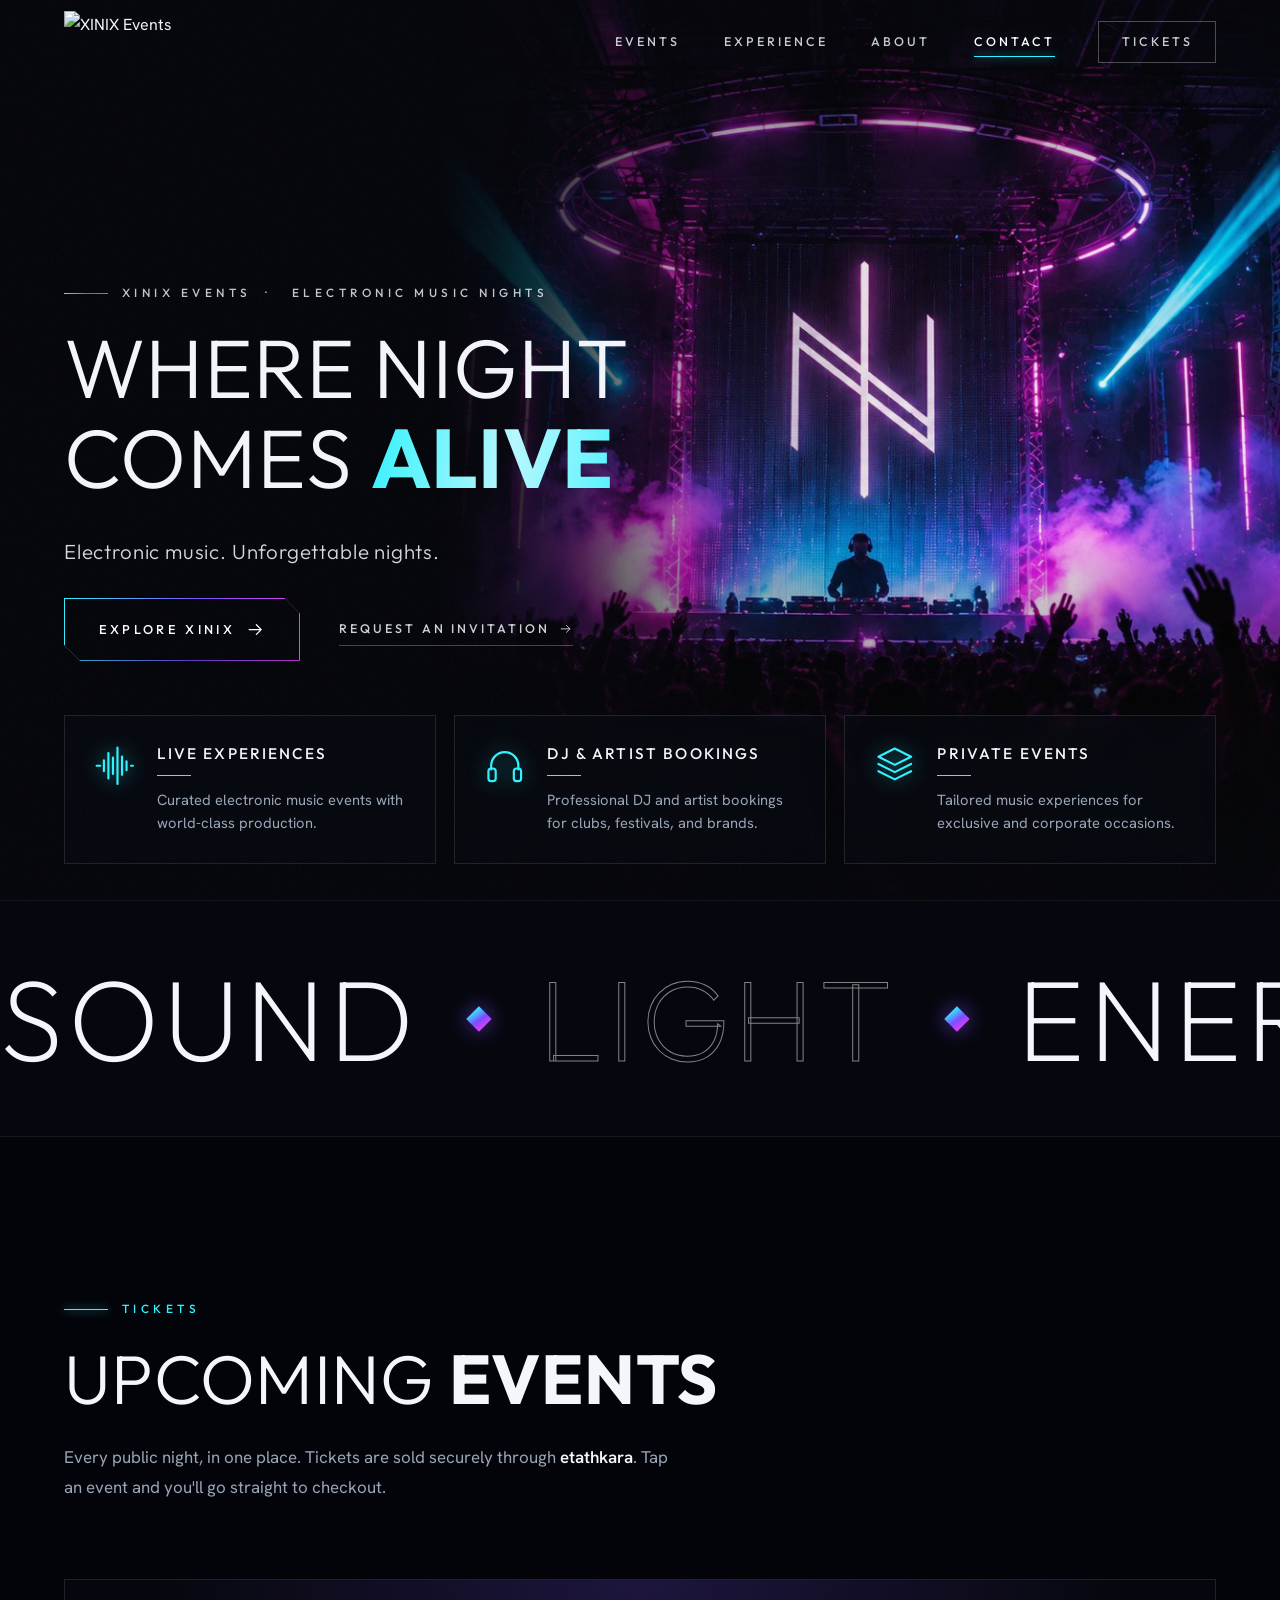
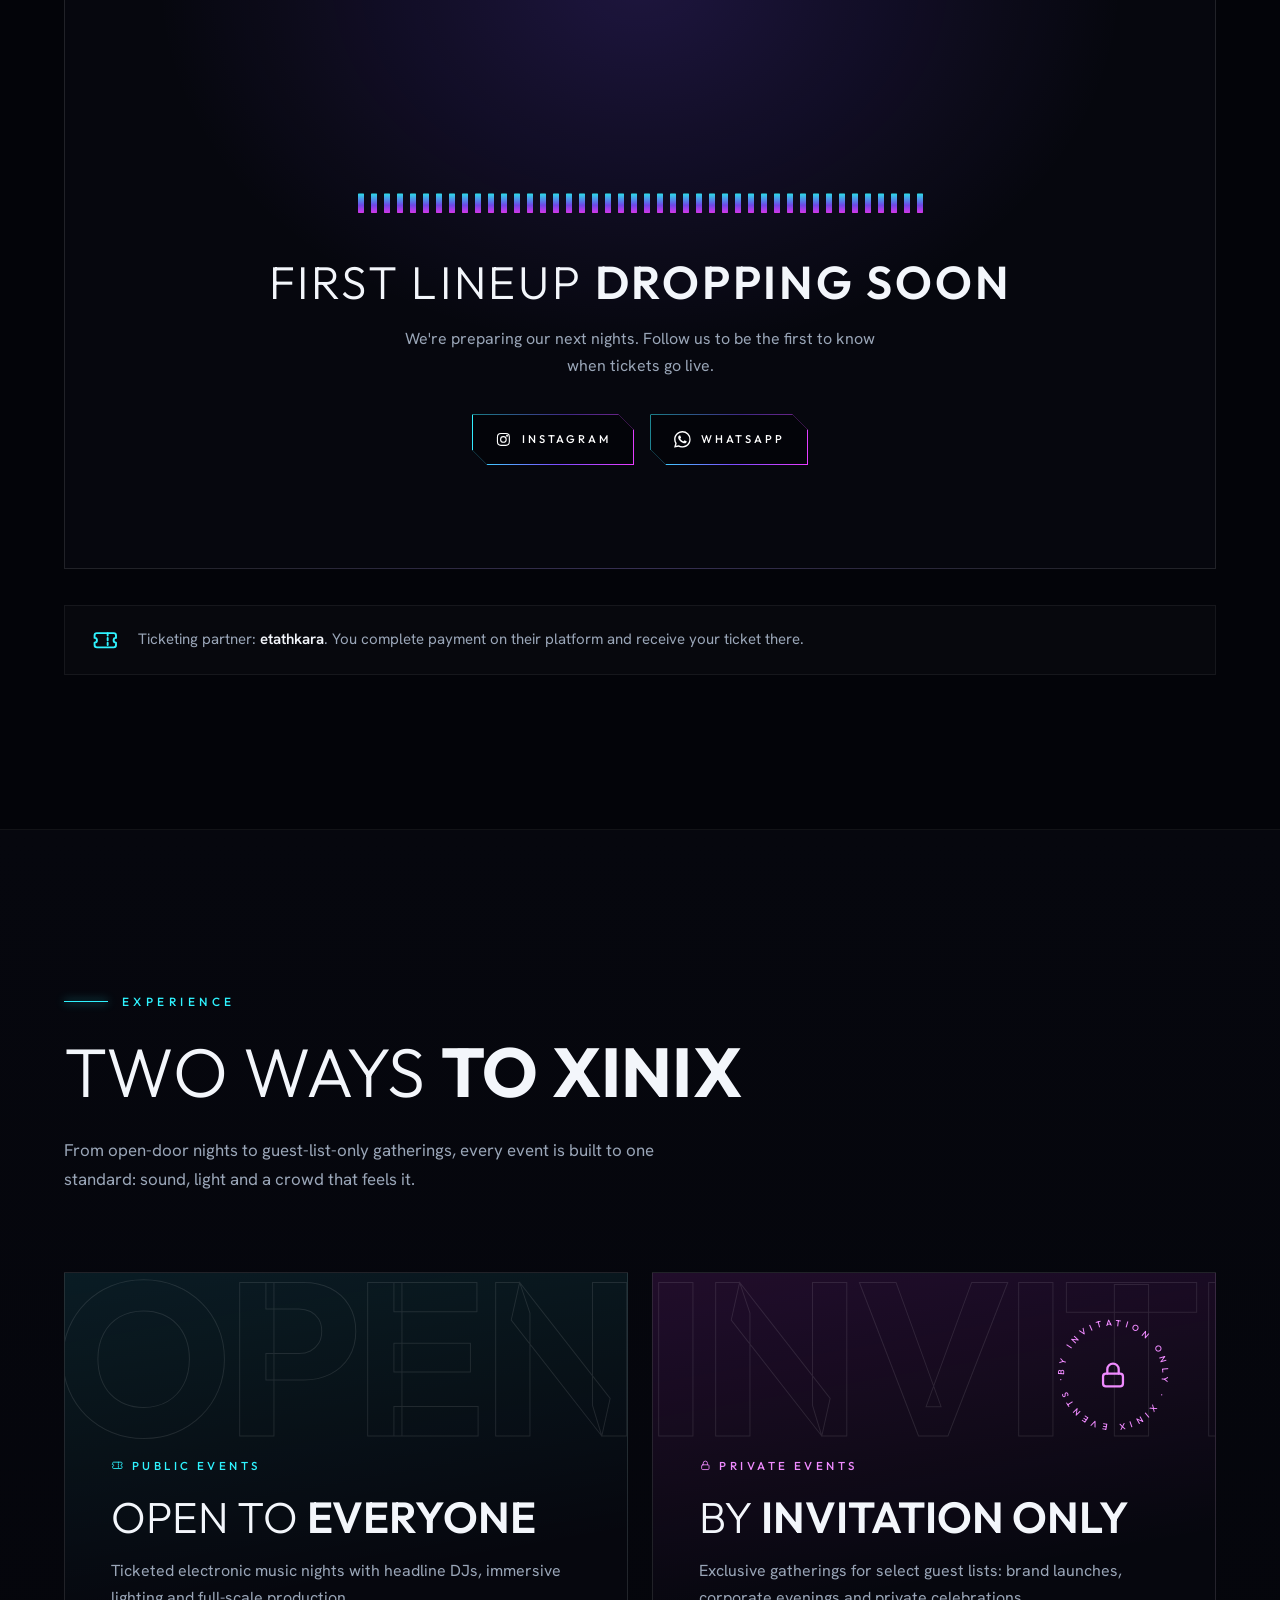
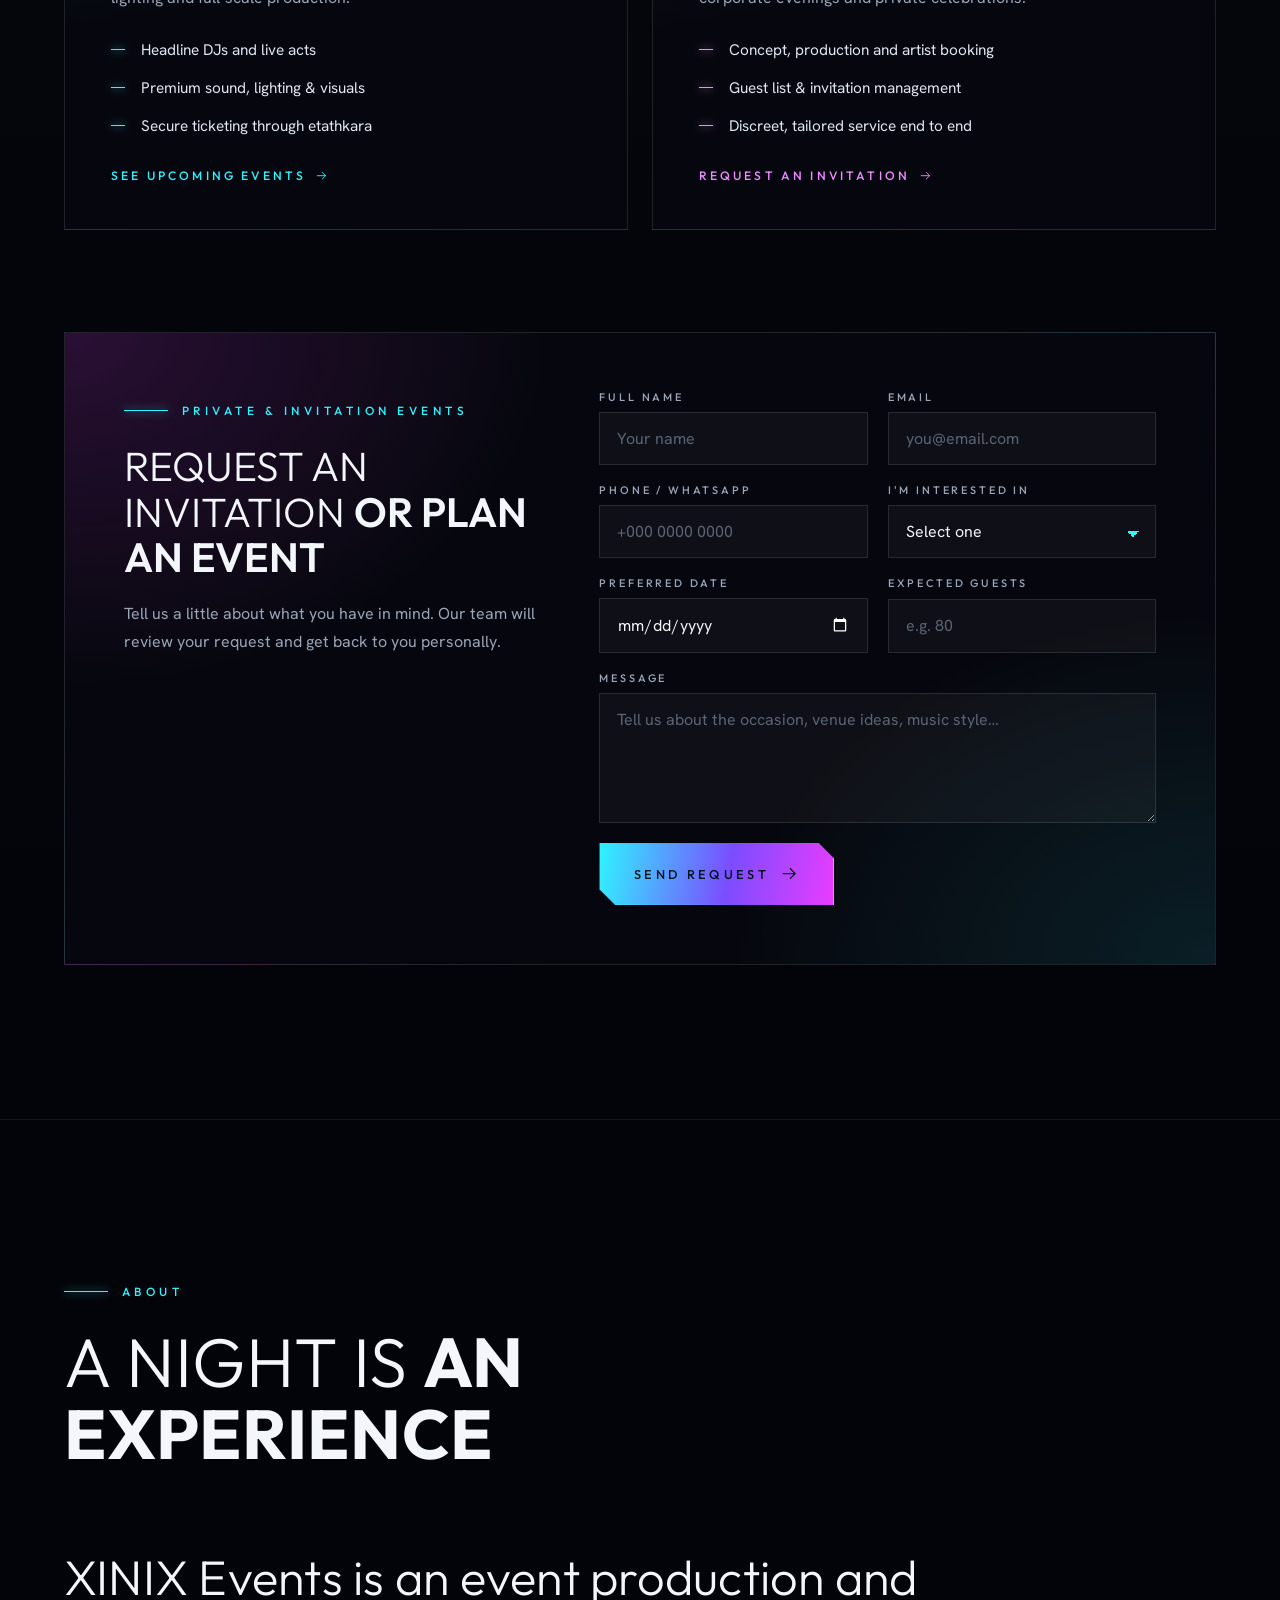
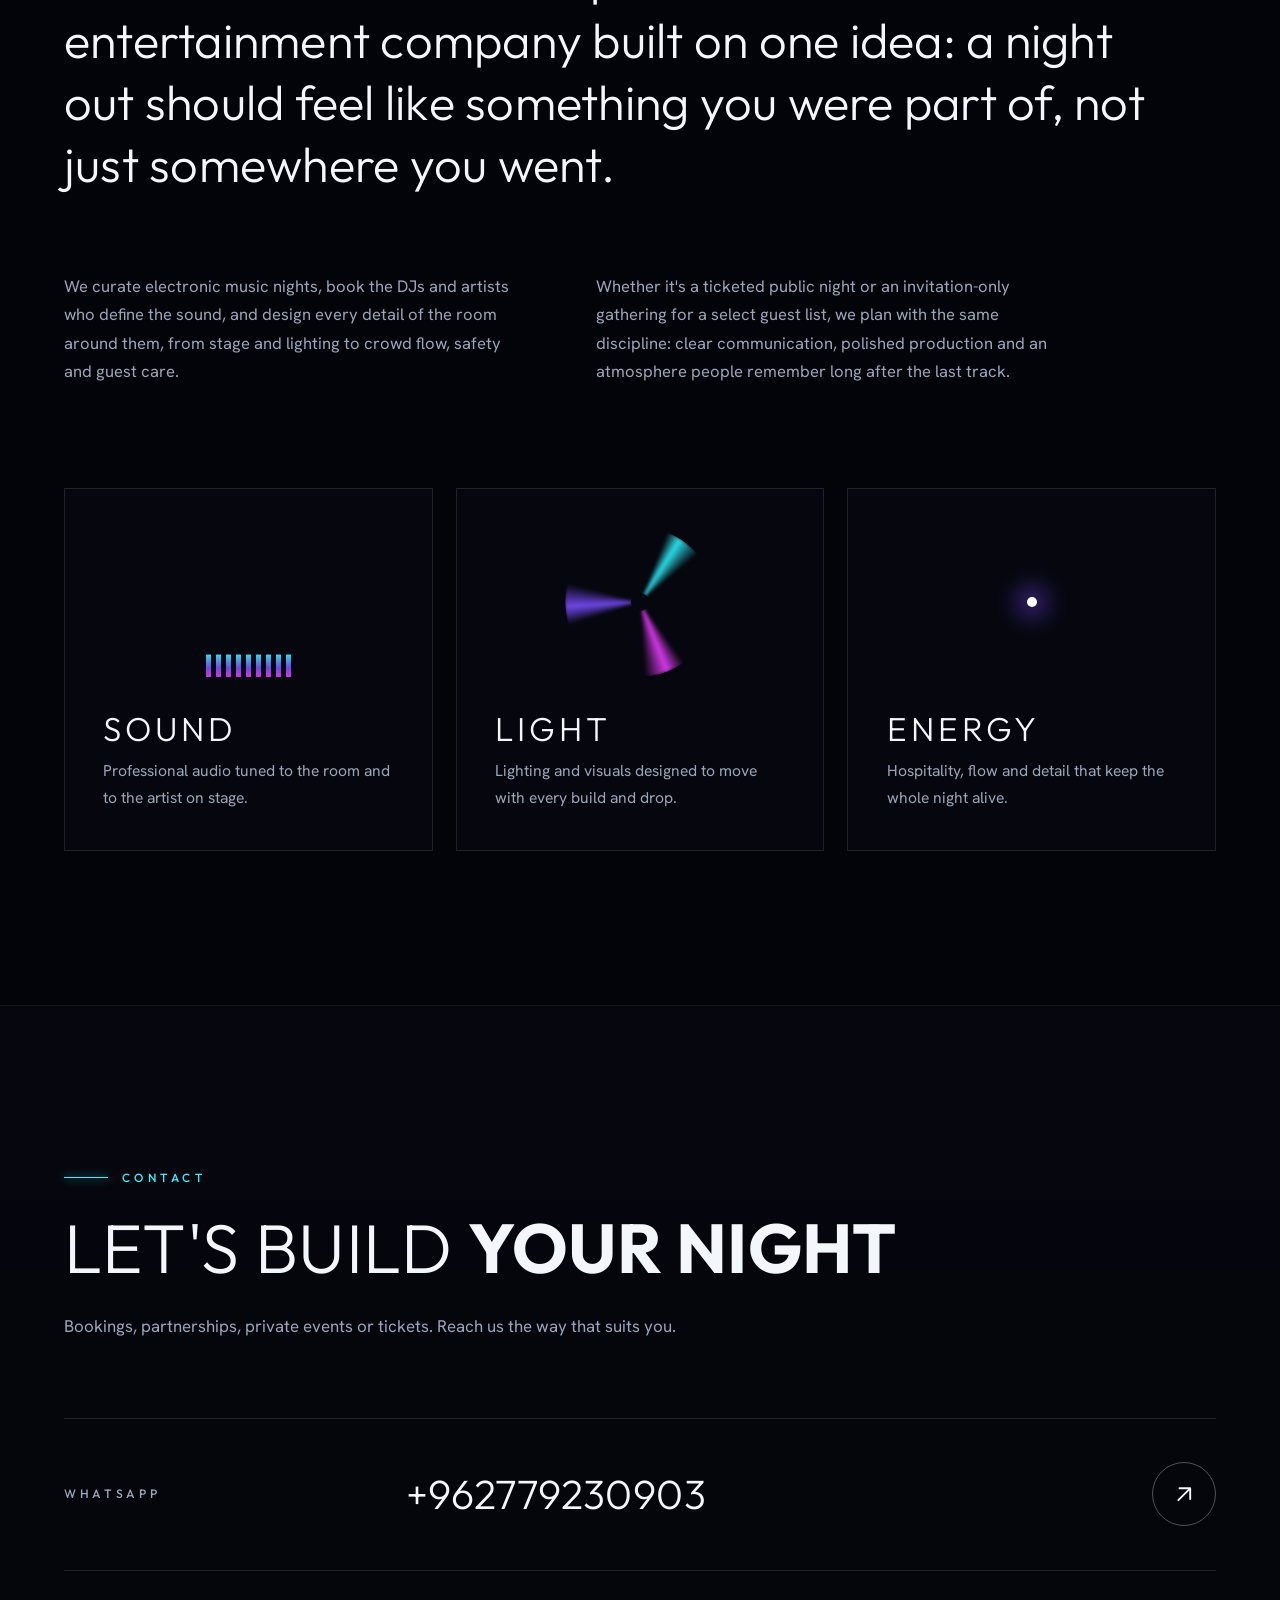
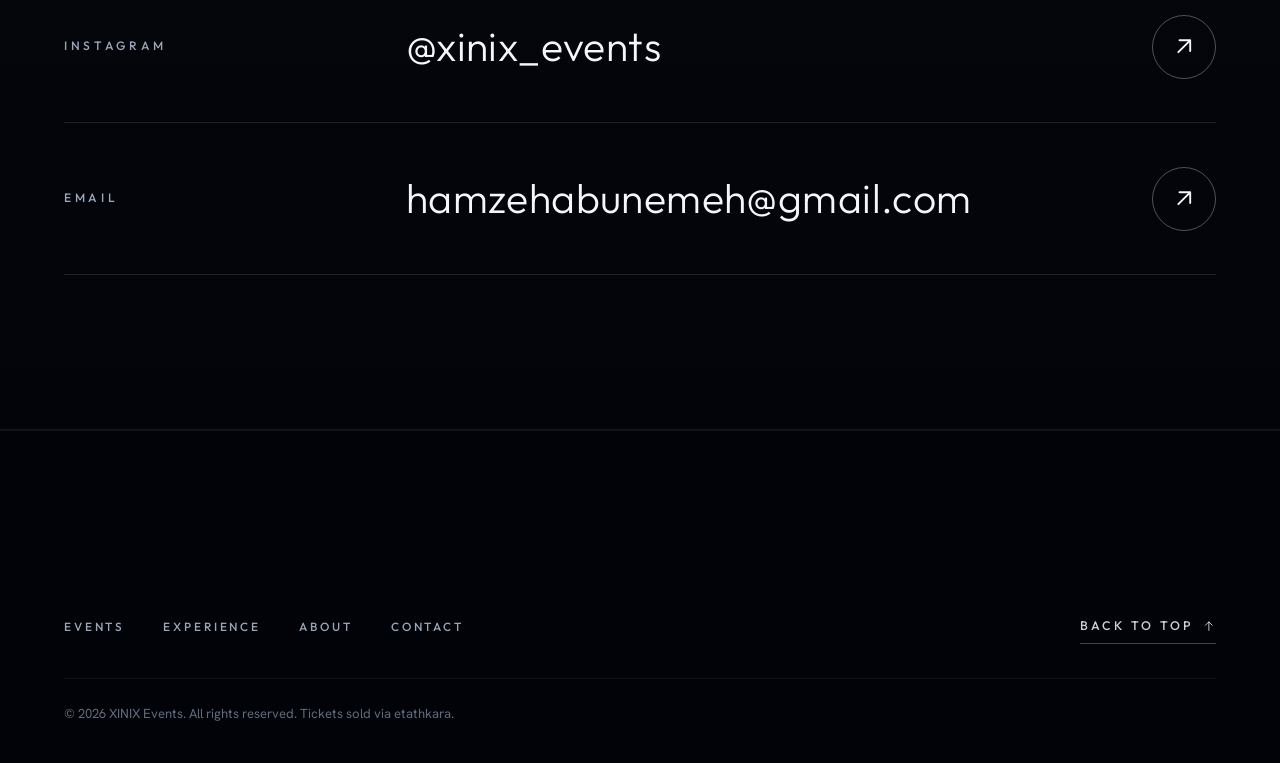
==== commit 59fc0a24: "Use real concert photo as hero background Co-Authored-By: Claude Sonnet 5.5 <noreply@anthropic.com> " ====
--- a/index.html
+++ b/index.html
@@ -113,7 +113,9 @@
 .hero{position:relative;min-height:100vh;min-height:100svh;display:flex;flex-direction:column;justify-content:space-between;padding:calc(var(--head) + 5vh) var(--gut) clamp(20px,4vh,40px);overflow:hidden;isolation:isolate}
 .stage{position:absolute;inset:0;z-index:-2;background:var(--ink)}
 .stage canvas,.stage svg,.stage__photo{position:absolute;inset:0;width:100%;height:100%}
-.stage__photo{object-fit:cover;opacity:.55}
+.stage__photo{object-fit:cover;object-position:62% 50%;opacity:.95;animation:kb 26s ease-in-out infinite alternate}
+@media(min-width:961px){.stage__photo{left:34%;width:66%;object-position:50% 50%;-webkit-mask:linear-gradient(90deg,transparent,#000 34%);mask:linear-gradient(90deg,transparent,#000 34%)}}
+@keyframes kb{from{transform:scale(1)}to{transform:scale(1.07)}}
 .stage.has-photo svg,.stage.has-photo canvas{display:none}
 .hero__shade{position:absolute;inset:0;z-index:-1;pointer-events:none;
   background:linear-gradient(90deg,rgba(3,4,9,.95) 0%,rgba(3,4,9,.78) 24%,rgba(3,4,9,.2) 52%,rgba(3,4,9,0) 70%),
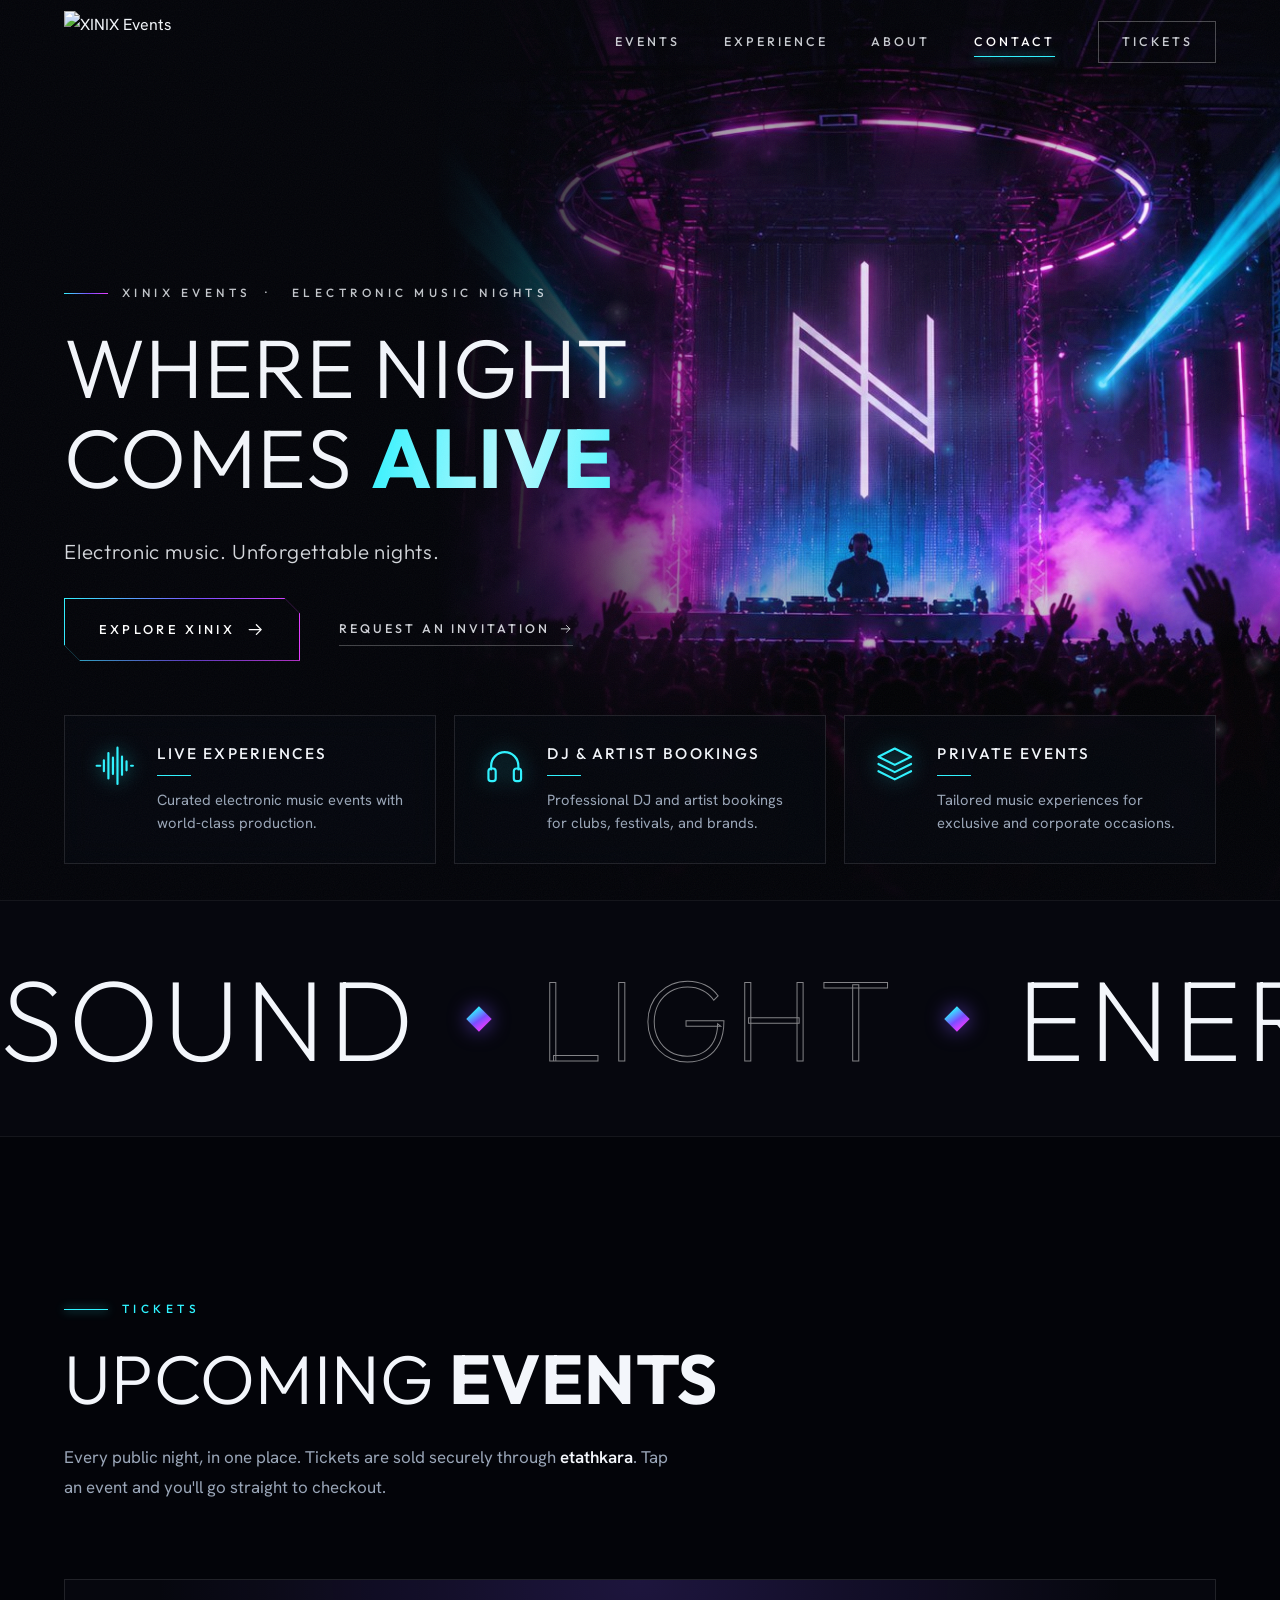
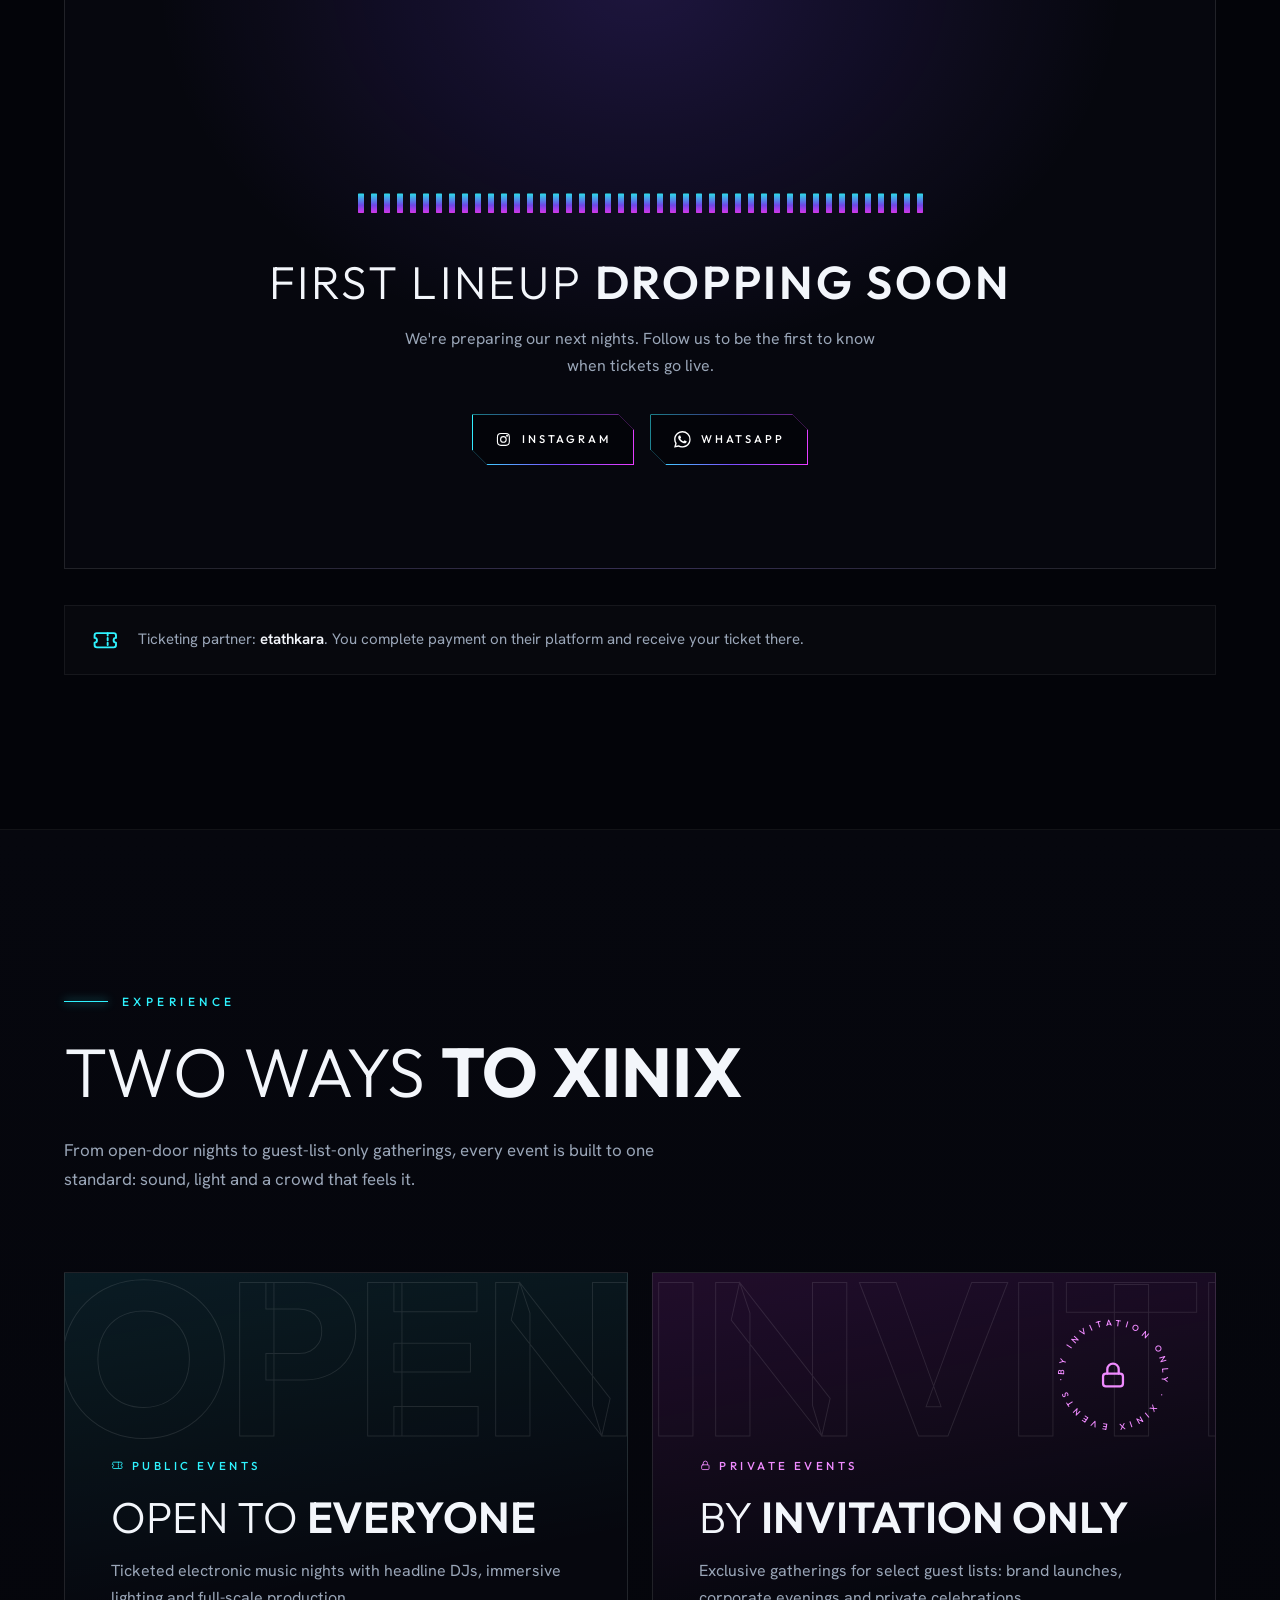
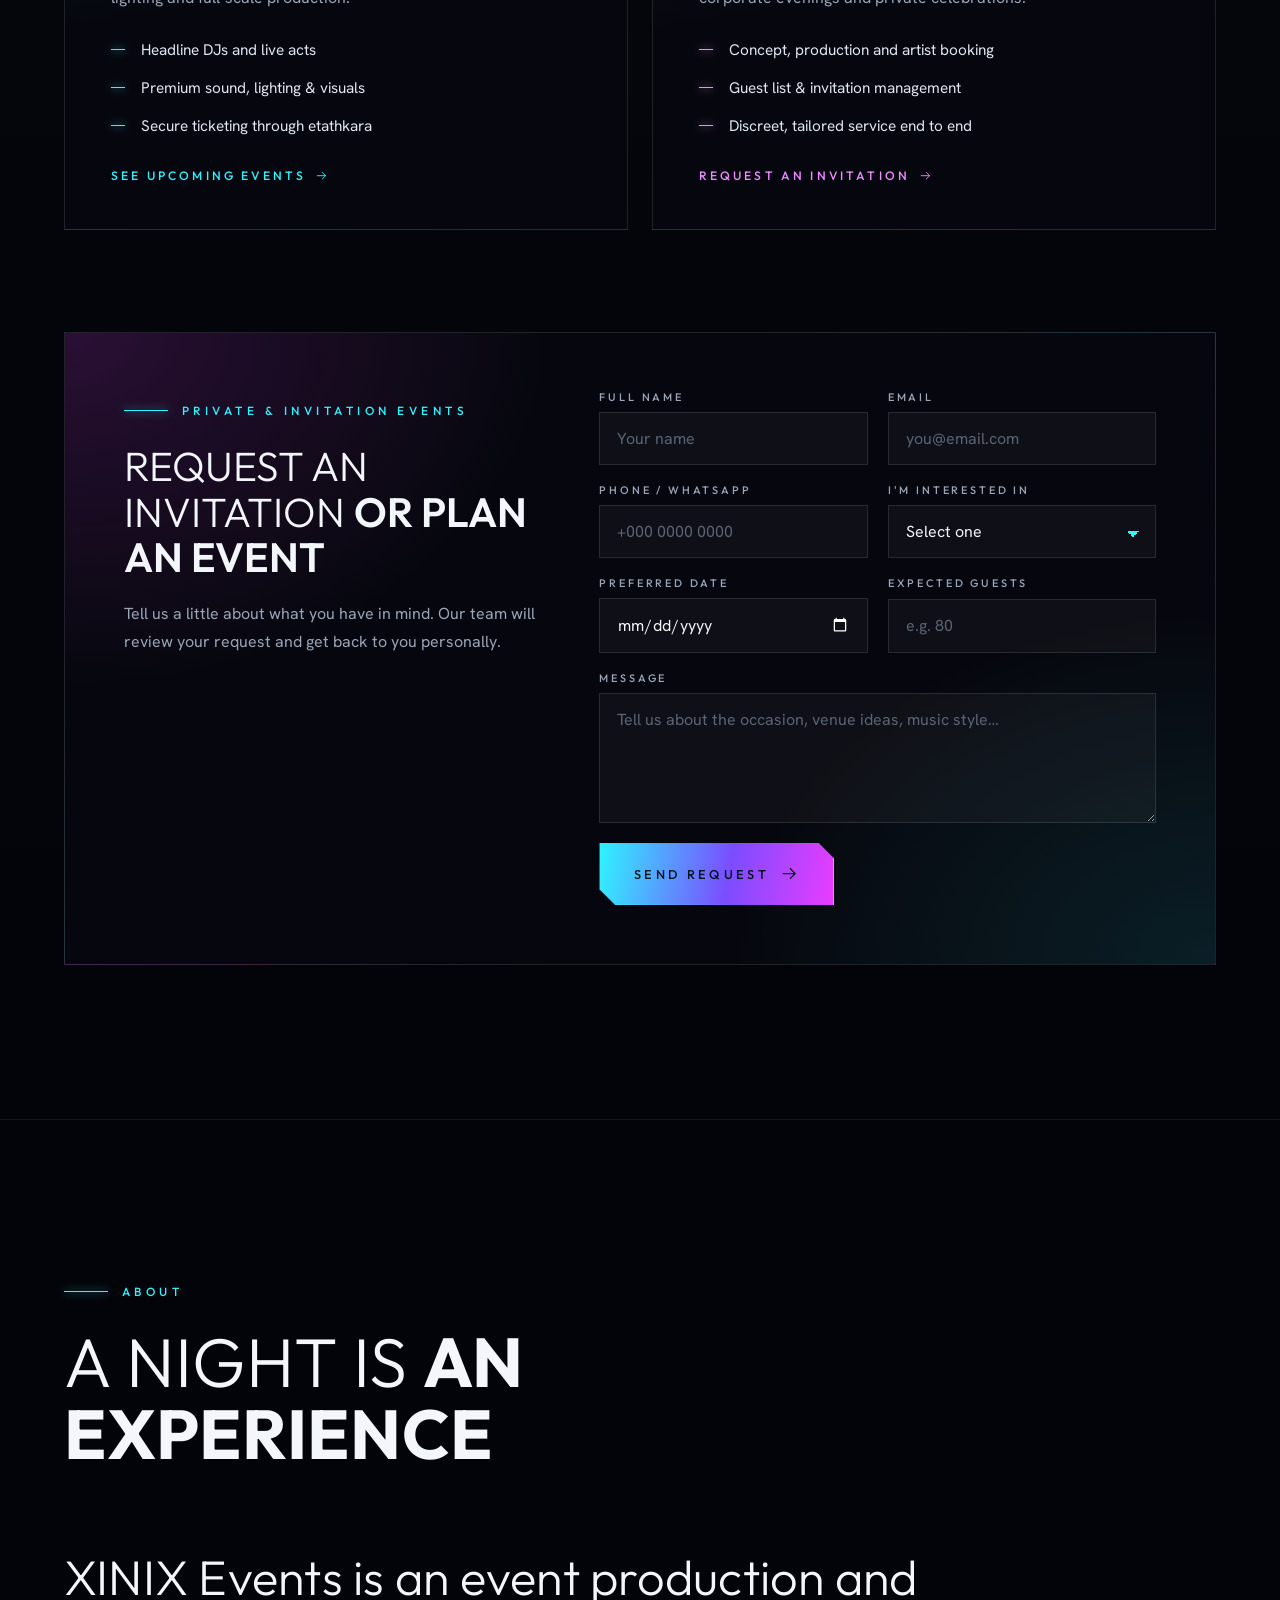
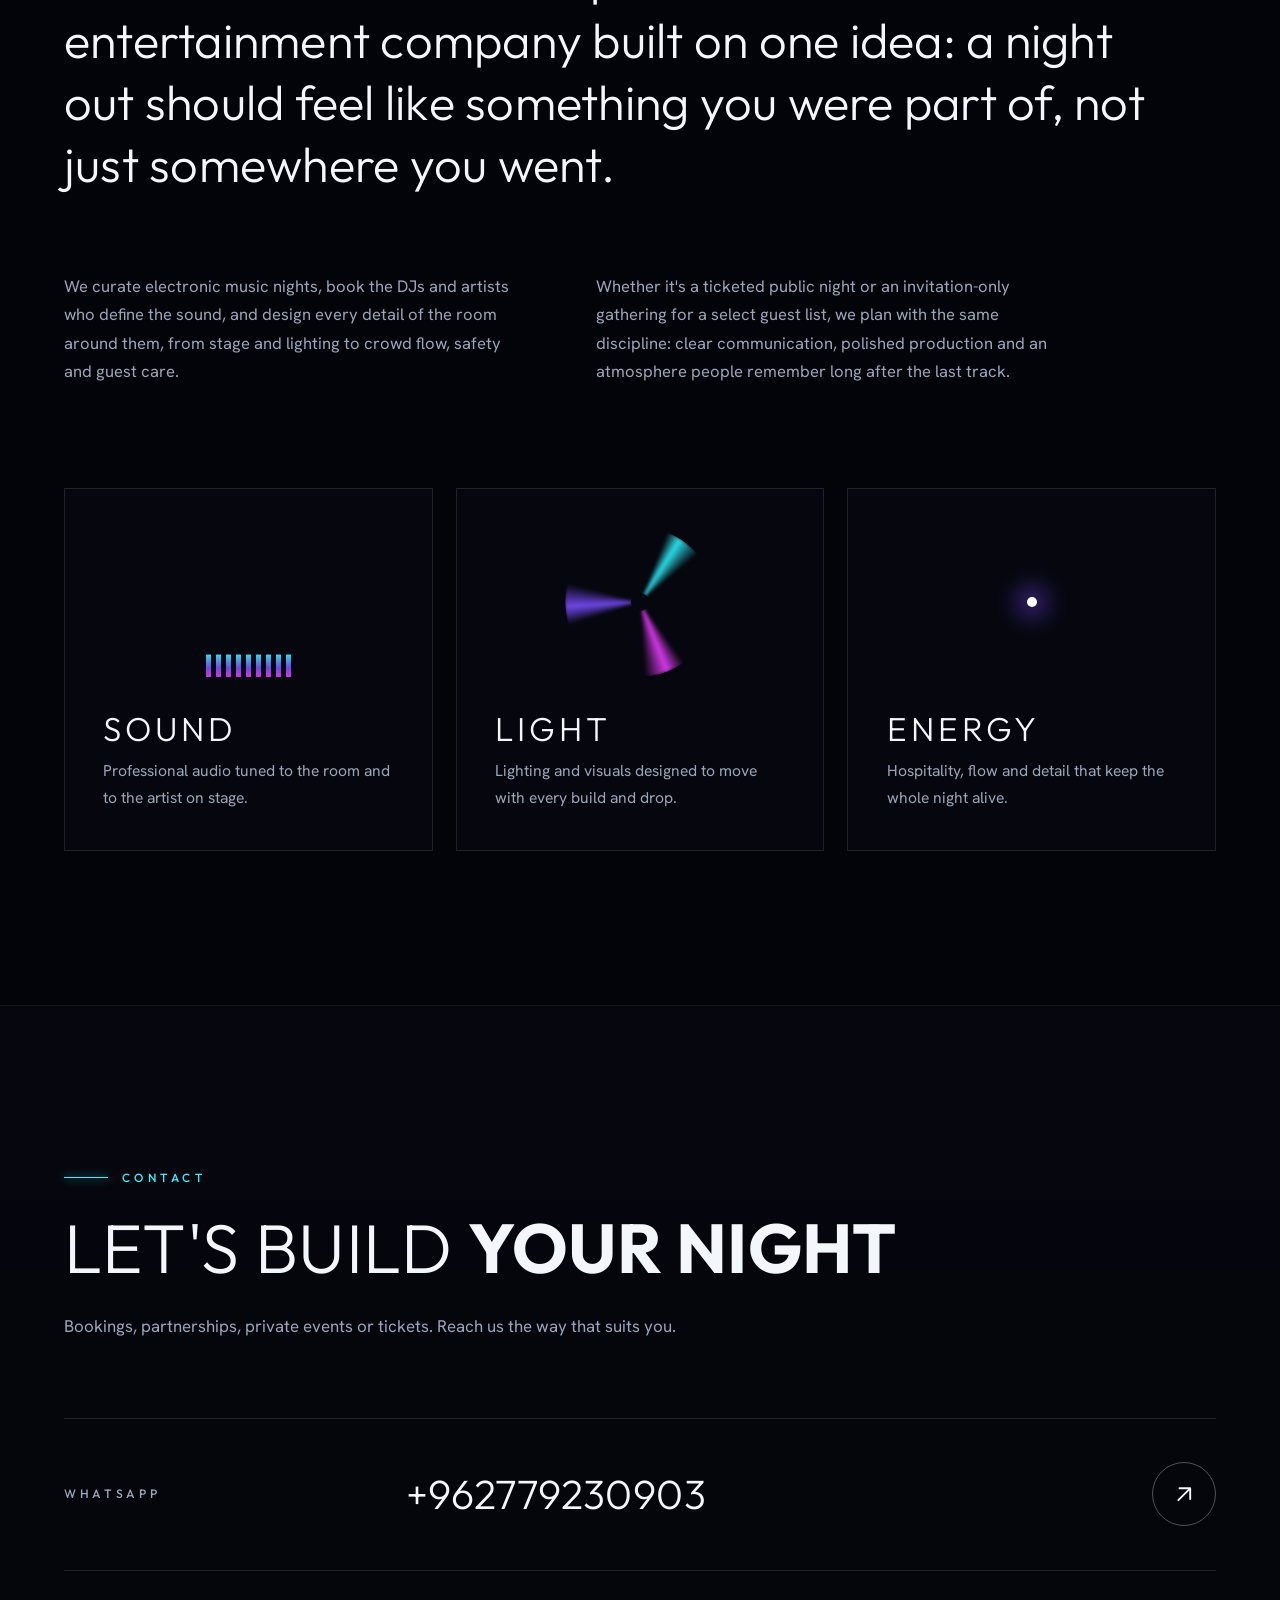
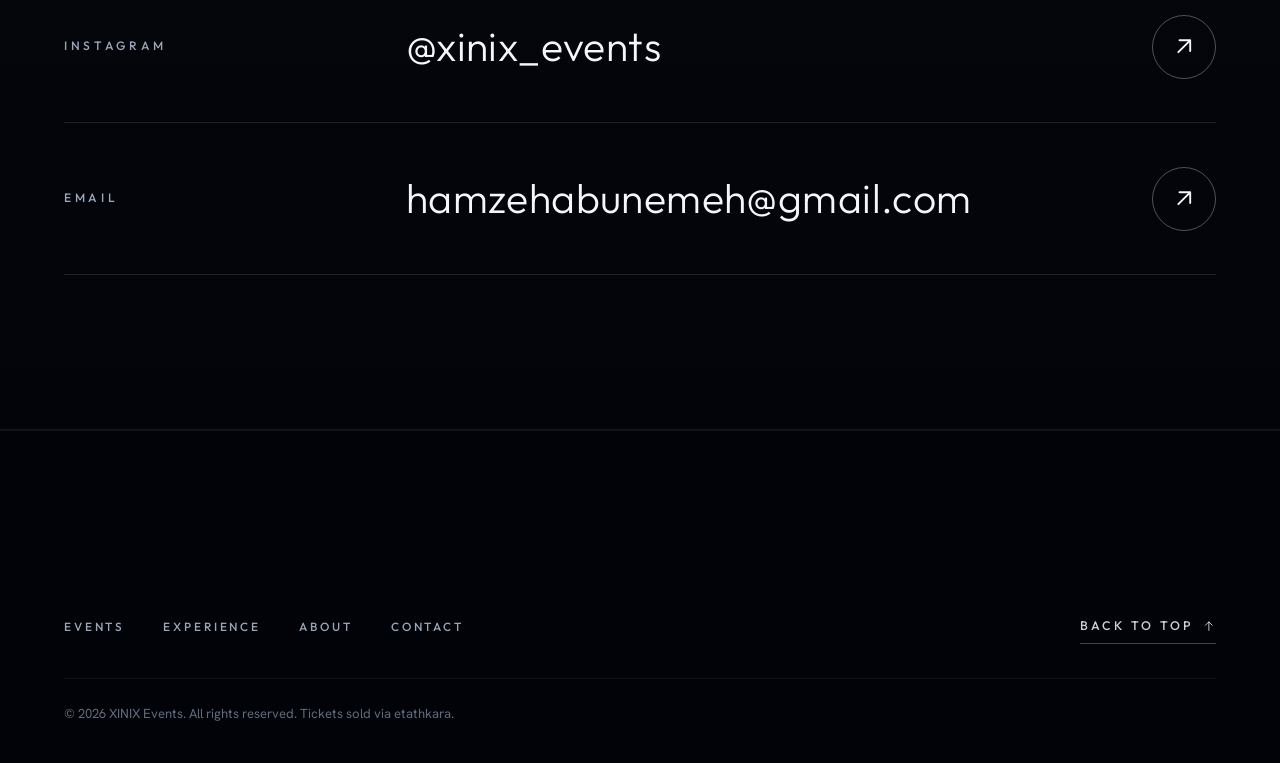
==== commit caf650da: "Animate hero photo: swaying beams, breathing smoke, flickering neon, crowd glints Co-Authored-By: Cl" ====
--- a/index.html
+++ b/index.html
@@ -112,11 +112,13 @@
 /* ---------- Hero ---------- */
 .hero{position:relative;min-height:100vh;min-height:100svh;display:flex;flex-direction:column;justify-content:space-between;padding:calc(var(--head) + 5vh) var(--gut) clamp(20px,4vh,40px);overflow:hidden;isolation:isolate}
 .stage{position:absolute;inset:0;z-index:-2;background:var(--ink)}
-.stage canvas,.stage svg,.stage__photo{position:absolute;inset:0;width:100%;height:100%}
-.stage__photo{object-fit:cover;object-position:62% 50%;opacity:.95;animation:kb 26s ease-in-out infinite alternate}
-@media(min-width:961px){.stage__photo{left:34%;width:66%;object-position:50% 50%;-webkit-mask:linear-gradient(90deg,transparent,#000 34%);mask:linear-gradient(90deg,transparent,#000 34%)}}
+.stage>canvas,.stage svg,.stage__photo{position:absolute;inset:0;width:100%;height:100%}
+.phwrap{position:absolute;inset:0;animation:kb 26s ease-in-out infinite alternate;overflow:hidden}
+.phwrap img,.phwrap canvas{position:absolute;inset:0;width:100%;height:100%}
+.phwrap img{object-fit:cover;object-position:50% 50%}
+@media(min-width:961px){.phwrap{left:34%;width:66%;-webkit-mask:linear-gradient(90deg,transparent,#000 34%);mask:linear-gradient(90deg,transparent,#000 34%)}}
 @keyframes kb{from{transform:scale(1)}to{transform:scale(1.07)}}
-.stage.has-photo svg,.stage.has-photo canvas{display:none}
+.stage.has-photo svg,.stage.has-photo>canvas{display:none}
 .hero__shade{position:absolute;inset:0;z-index:-1;pointer-events:none;
   background:linear-gradient(90deg,rgba(3,4,9,.95) 0%,rgba(3,4,9,.78) 24%,rgba(3,4,9,.2) 52%,rgba(3,4,9,0) 70%),
              linear-gradient(180deg,rgba(3,4,9,.75) 0%,rgba(3,4,9,0) 22%,rgba(3,4,9,0) 60%,rgba(3,4,9,.95) 100%)}
@@ -750,7 +752,11 @@
   /* ---------- Hero stage (two canvases: back = light + LED wall, front = DJ + crowd + haze) ---------- */
   var stage = $('#stage'), svg = $('#stage-svg'), cv = $('#fx'), ctx = cv.getContext('2d'), cv2 = $('#fx2'), c2 = cv2.getContext('2d');
   var vb = { x: 0, y: 0, w: 1600, h: 1000 }, SW = 0, SH = 0, dpr = 1;
-  if (CFG.heroImage) { var ph = document.createElement('img'); ph.className = 'stage__photo'; ph.alt = ''; ph.src = CFG.heroImage; stage.insertBefore(ph, cv); stage.classList.add('has-photo'); }
+  var PM = null;
+  if (CFG.heroImage) {
+    var wrap = document.createElement('div'); wrap.className = 'phwrap'; var ph = document.createElement('img'); ph.alt = ''; ph.src = CFG.heroImage; var pc = document.createElement('canvas'); wrap.appendChild(ph); wrap.appendChild(pc); stage.insertBefore(wrap, cv); stage.classList.add('has-photo');
+    PM = { wrap: wrap, cv: pc, g: pc.getContext('2d'), W: 0, H: 0, IW: 1672, IH: 941 };
+  }
 
   function rng(seed) { return function () { seed |= 0; seed = seed + 0x6D2B79F5 | 0; var t = Math.imul(seed ^ seed >>> 15, 1 | seed); t = t + Math.imul(t ^ t >>> 7, 61 | t) ^ t; return ((t ^ t >>> 14) >>> 0) / 4294967296; }; }
   function toPx(x, y) { var s = Math.max(SW / vb.w, SH / vb.h), ox = (SW - vb.w * s) / 2, oy = (SH - vb.h * s) / 2; return { x: (x - vb.x) * s + ox, y: (y - vb.y) * s + oy, s: s }; }
@@ -794,7 +800,7 @@
   }
   function initParts() { var n = SW < 700 ? 30 : 70, r = rng(7); parts = []; for (var i = 0; i < n; i++) { var k = r(); parts.push({ x: r() * SW, y: r() * SH, v: .01 + r() * .05, s: 4 + r() * (r() < .15 ? 46 : 16), a: .12 + r() * .5, ph: r() * 6.28, sp: .4 + r() * 1.2, c: k < .4 ? 'c' : k < .75 ? 'm' : 'w' }); } }
   function sizeCanvas(c, g) { c.width = Math.round(SW * dpr); c.height = Math.round(SH * dpr); g.setTransform(dpr, 0, 0, dpr, 0, 0); }
-  function fxResize() { dpr = Math.min(window.devicePixelRatio || 1, 1.5); sizeCanvas(cv, ctx); sizeCanvas(cv2, c2); initParts(); initPeople(); if (reduce) renderAll(3); }
+  function fxResize() { pSize(); dpr = Math.min(window.devicePixelRatio || 1, 1.5); sizeCanvas(cv, ctx); sizeCanvas(cv2, c2); initParts(); initPeople(); if (reduce) renderAll(3); }
   function fitStage() {
     var b = stage.getBoundingClientRect(); SW = b.width; SH = b.height; if (!SW || !SH) return;
     var a = SW / SH;
@@ -965,7 +971,57 @@
     c2.globalAlpha = 1; c2.globalCompositeOperation = 'source-over';
     var vg = c2.createRadialGradient(W * .6, H * .5, Math.min(W, H) * .35, W * .6, H * .5, Math.max(W, H) * .8); vg.addColorStop(0, 'rgba(3,4,9,0)'); vg.addColorStop(1, 'rgba(3,4,9,.55)'); c2.fillStyle = vg; c2.fillRect(0, 0, W, H);
   }
-  function renderAll(t) { mouse.x += (mouse.tx - mouse.x) * .05; var pulse = Math.pow(1 - (t * 124 / 60) % 1, 3); frameBack(t, pulse); frameFront(t, pulse); }
+
+  /* ---------- Animated light show over the real photo (coordinates are in photo pixels, 1672x941) ---------- */
+  var PBEAMS = [ // source x,y, direction x,y (point on existing beam), rgb, sway, speed
+    [585, 398, 205, 20, '60,200,255', .05, .9], [1092, 400, 1480, 20, '60,200,255', .05, .8],
+    [350, 603, 0, 300, '235,60,255', .05, .7], [1295, 607, 1672, 330, '235,60,255', .05, .75],
+    [120, 215, 0, 330, '235,60,255', .06, 1.1], [1548, 222, 1672, 330, '235,60,255', .06, 1.0]
+  ];
+  var PPIL = [[227, 330, 560, '255,70,230'], [432, 360, 545, '255,70,230'], [488, 372, 545, '255,70,230'], [1183, 372, 545, '255,70,230'], [1238, 360, 545, '255,70,230'], [1424, 328, 560, '255,70,230'], [291, 478, 600, '80,160,255'], [1362, 478, 600, '80,160,255']];
+  var PGLINT = (function () { var r = rng(99), a = []; for (var i = 0; i < 46; i++) a.push({ x: 60 + r() * 1550, y: 640 + r() * 200, ph: r() * 6.28, sp: .6 + r() * 2.4, s: 4 + r() * 10, c: r() < .5 ? 'w' : r() < .5 ? 'c' : 'm' }); return a; })();
+  var PDUST = (function () { var r = rng(5), a = []; for (var i = 0; i < 40; i++) a.push({ x: r() * 1672, y: 200 + r() * 700, v: 6 + r() * 14, s: 8 + r() * 26, ph: r() * 6.28, c: r() < .5 ? 'c' : r() < .5 ? 'm' : 'w' }); return a; })();
+  function pSize() {
+    if (!PM) return; var b = PM.wrap.getBoundingClientRect(), w = PM.wrap.offsetWidth, h = PM.wrap.offsetHeight; if (!w || !h) return;
+    var d = Math.min(window.devicePixelRatio || 1, 1.5); PM.W = w; PM.H = h; PM.cv.width = Math.round(w * d); PM.cv.height = Math.round(h * d); PM.g.setTransform(d, 0, 0, d, 0, 0);
+    PM.s = Math.max(w / PM.IW, h / PM.IH); PM.ox = (w - PM.IW * PM.s) / 2; PM.oy = (h - PM.IH * PM.s) / 2;
+  }
+  function framePhoto(t) {
+    if (!PM || !PM.W) return; var g = PM.g, W = PM.W, H = PM.H, S = PM.s, ox = PM.ox, oy = PM.oy; mouse.x += (mouse.tx - mouse.x) * .05;
+    function X(x) { return ox + x * S; } function Y(y) { return oy + y * S; }
+    var bt = t * 124 / 60, pulse = Math.pow(1 - bt % 1, 3), bar = .5 + .5 * Math.sin(bt * Math.PI / 4);
+    g.globalCompositeOperation = 'source-over'; g.clearRect(0, 0, W, H); g.globalCompositeOperation = 'lighter';
+    // screen glow behind the logo + moving scan
+    var cx = X(840), cy = Y(400), r = 300 * S, gl = g.createRadialGradient(cx, cy, 0, cx, cy, r);
+    gl.addColorStop(0, 'rgba(150,120,255,' + (.14 + .16 * pulse) + ')'); gl.addColorStop(1, 'rgba(90,60,255,0)'); g.fillStyle = gl; g.fillRect(cx - r, cy - r, r * 2, r * 2);
+    var sy = Y(250 + ((t * 70) % 420)), sg = g.createLinearGradient(0, sy - 30 * S, 0, sy + 30 * S); sg.addColorStop(0, 'rgba(120,200,255,0)'); sg.addColorStop(.5, 'rgba(120,200,255,.10)'); sg.addColorStop(1, 'rgba(120,200,255,0)'); g.fillStyle = sg; g.fillRect(X(668), sy - 30 * S, 334 * S, 60 * S);
+    // smoke breathing
+    [[570, 545, '235,60,255', 0], [1090, 545, '200,70,255', 2]].forEach(function (q) {
+      var x = X(q[0] + Math.sin(t * .4 + q[3]) * 30), y = Y(q[1] + Math.cos(t * .33 + q[3]) * 14), rr = (210 + 30 * Math.sin(t * .6 + q[3])) * S, sg2 = g.createRadialGradient(x, y, 0, x, y, rr);
+      sg2.addColorStop(0, 'rgba(' + q[2] + ',' + (.2 + .12 * pulse + .06 * bar) + ')'); sg2.addColorStop(1, 'rgba(' + q[2] + ',0)'); g.fillStyle = sg2; g.fillRect(x - rr, y - rr, rr * 2, rr * 2);
+    });
+    // neon pillars flicker
+    PPIL.forEach(function (p, i) {
+      var f = .55 + .45 * Math.sin(t * (1.6 + i * .37) + i * 2.1) * (.6 + .4 * pulse), x = X(p[0]), y1 = Y(p[1]), y2 = Y(p[2]);
+      var lg = g.createLinearGradient(0, y1, 0, y2); lg.addColorStop(0, 'rgba(' + p[3] + ',0)'); lg.addColorStop(.5, 'rgba(' + p[3] + ',' + .5 * f + ')'); lg.addColorStop(1, 'rgba(' + p[3] + ',0)'); g.fillStyle = lg; g.fillRect(x - 4 * S, y1, 8 * S, y2 - y1);
+    });
+    // swaying beams
+    PBEAMS.forEach(function (b, i) {
+      var sx = X(b[0]), sy2 = Y(b[1]), dx = X(b[2]) - sx, dy = Y(b[3]) - sy2, len = Math.hypot(dx, dy) * 1.25, ang = Math.atan2(dy, dx) + Math.sin(t * b[6] + i * 1.9) * b[5] + (mouse.x - .5) * .04;
+      var ex = sx + Math.cos(ang) * len, ey = sy2 + Math.sin(ang) * len, nx = -Math.sin(ang), ny = Math.cos(ang), w = (70 + 20 * Math.sin(t + i)) * S, al = (.2 + .22 * pulse) * (.75 + .25 * Math.sin(t * 1.3 + i));
+      var bg = g.createLinearGradient(sx, sy2, ex, ey); bg.addColorStop(0, 'rgba(' + b[4] + ',' + al * 1.5 + ')'); bg.addColorStop(.6, 'rgba(' + b[4] + ',' + al * .5 + ')'); bg.addColorStop(1, 'rgba(' + b[4] + ',0)');
+      g.fillStyle = bg; g.beginPath(); g.moveTo(sx + nx * 2, sy2 + ny * 2); g.lineTo(sx - nx * 2, sy2 - ny * 2); g.lineTo(ex - nx * w, ey - ny * w); g.lineTo(ex + nx * w, ey + ny * w); g.closePath(); g.fill();
+      g.globalAlpha = .55 + .45 * pulse; g.drawImage(b[4][0] === '2' ? sprites.m : sprites.c, sx - 34 * S, sy2 - 34 * S, 68 * S, 68 * S); g.globalAlpha = 1;
+    });
+    // crowd: twinkling phone lights and glints, hands catch the light
+    PGLINT.forEach(function (q) { var tw = Math.max(0, Math.sin(t * q.sp + q.ph)); tw *= tw; if (tw < .05) return; g.globalAlpha = tw * (.5 + .5 * pulse); g.drawImage(sprites[q.c], X(q.x) - q.s * S, Y(q.y) - q.s * S, q.s * 2 * S, q.s * 2 * S); });
+    g.globalAlpha = 1;
+    PDUST.forEach(function (d) { var y = (d.y - t * d.v) % 800; if (y < 0) y += 800; var tw = .4 + .6 * Math.sin(t * .8 + d.ph) * Math.sin(t * .8 + d.ph); g.globalAlpha = .45 * tw; g.drawImage(sprites[d.c], X(d.x + Math.sin(t * .3 + d.ph) * 30) - d.s * S / 2, Y(150 + y) - d.s * S / 2, d.s * S, d.s * S); });
+    g.globalAlpha = 1;
+    // whole-room beat breath
+    g.fillStyle = 'rgba(140,100,255,' + .035 * pulse + ')'; g.fillRect(0, 0, W, H); g.globalCompositeOperation = 'source-over';
+  }
+  function renderAll(t) { if (PM) { framePhoto(t); return; } mouse.x += (mouse.tx - mouse.x) * .05; var pulse = Math.pow(1 - (t * 124 / 60) % 1, 3); frameBack(t, pulse); frameFront(t, pulse); }
   function loop(now) { if (running && !reduce) renderAll((now - T0) / 1000); requestAnimationFrame(loop); }
   window.addEventListener('pointermove', function (e) { mouse.tx = e.clientX / innerWidth; mouse.ty = e.clientY / innerHeight; }, { passive: true });
   if ('IntersectionObserver' in window) new IntersectionObserver(function (es) { running = es[0].isIntersecting && !document.hidden; }).observe(stage);
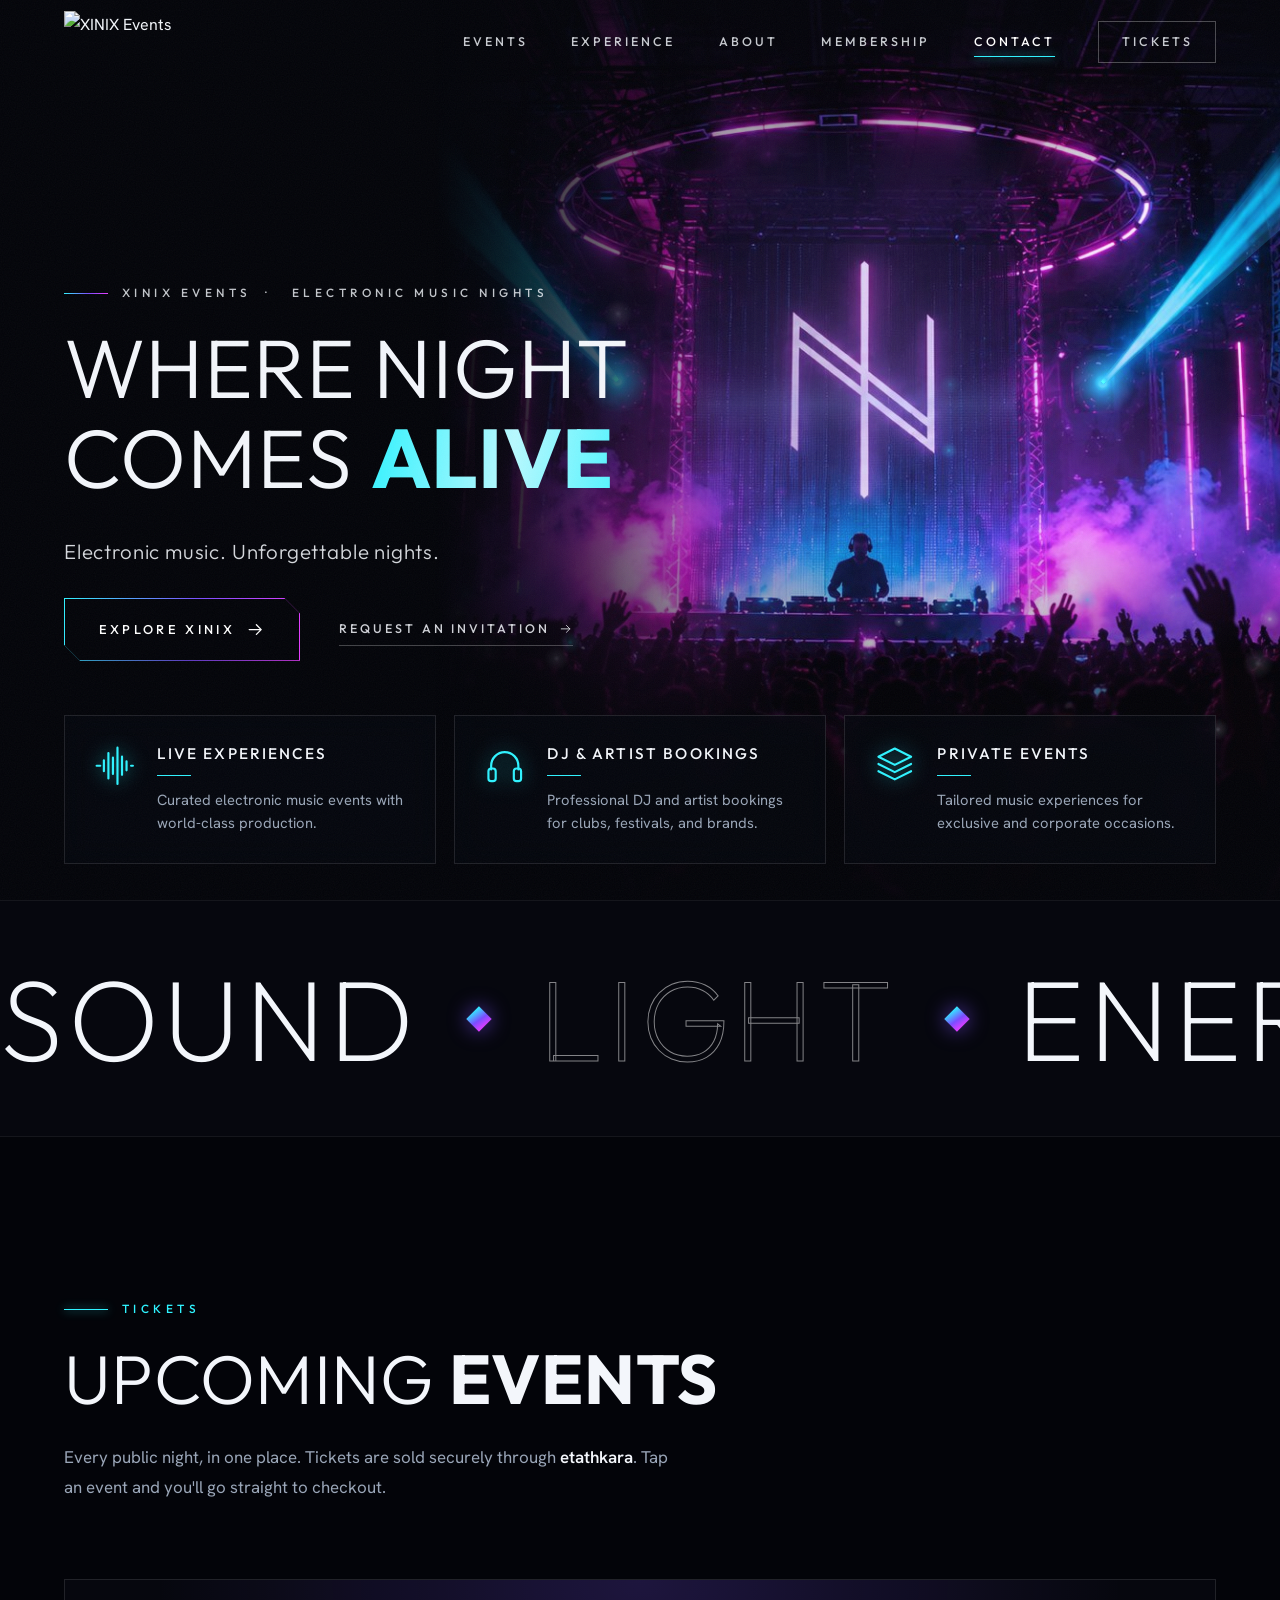
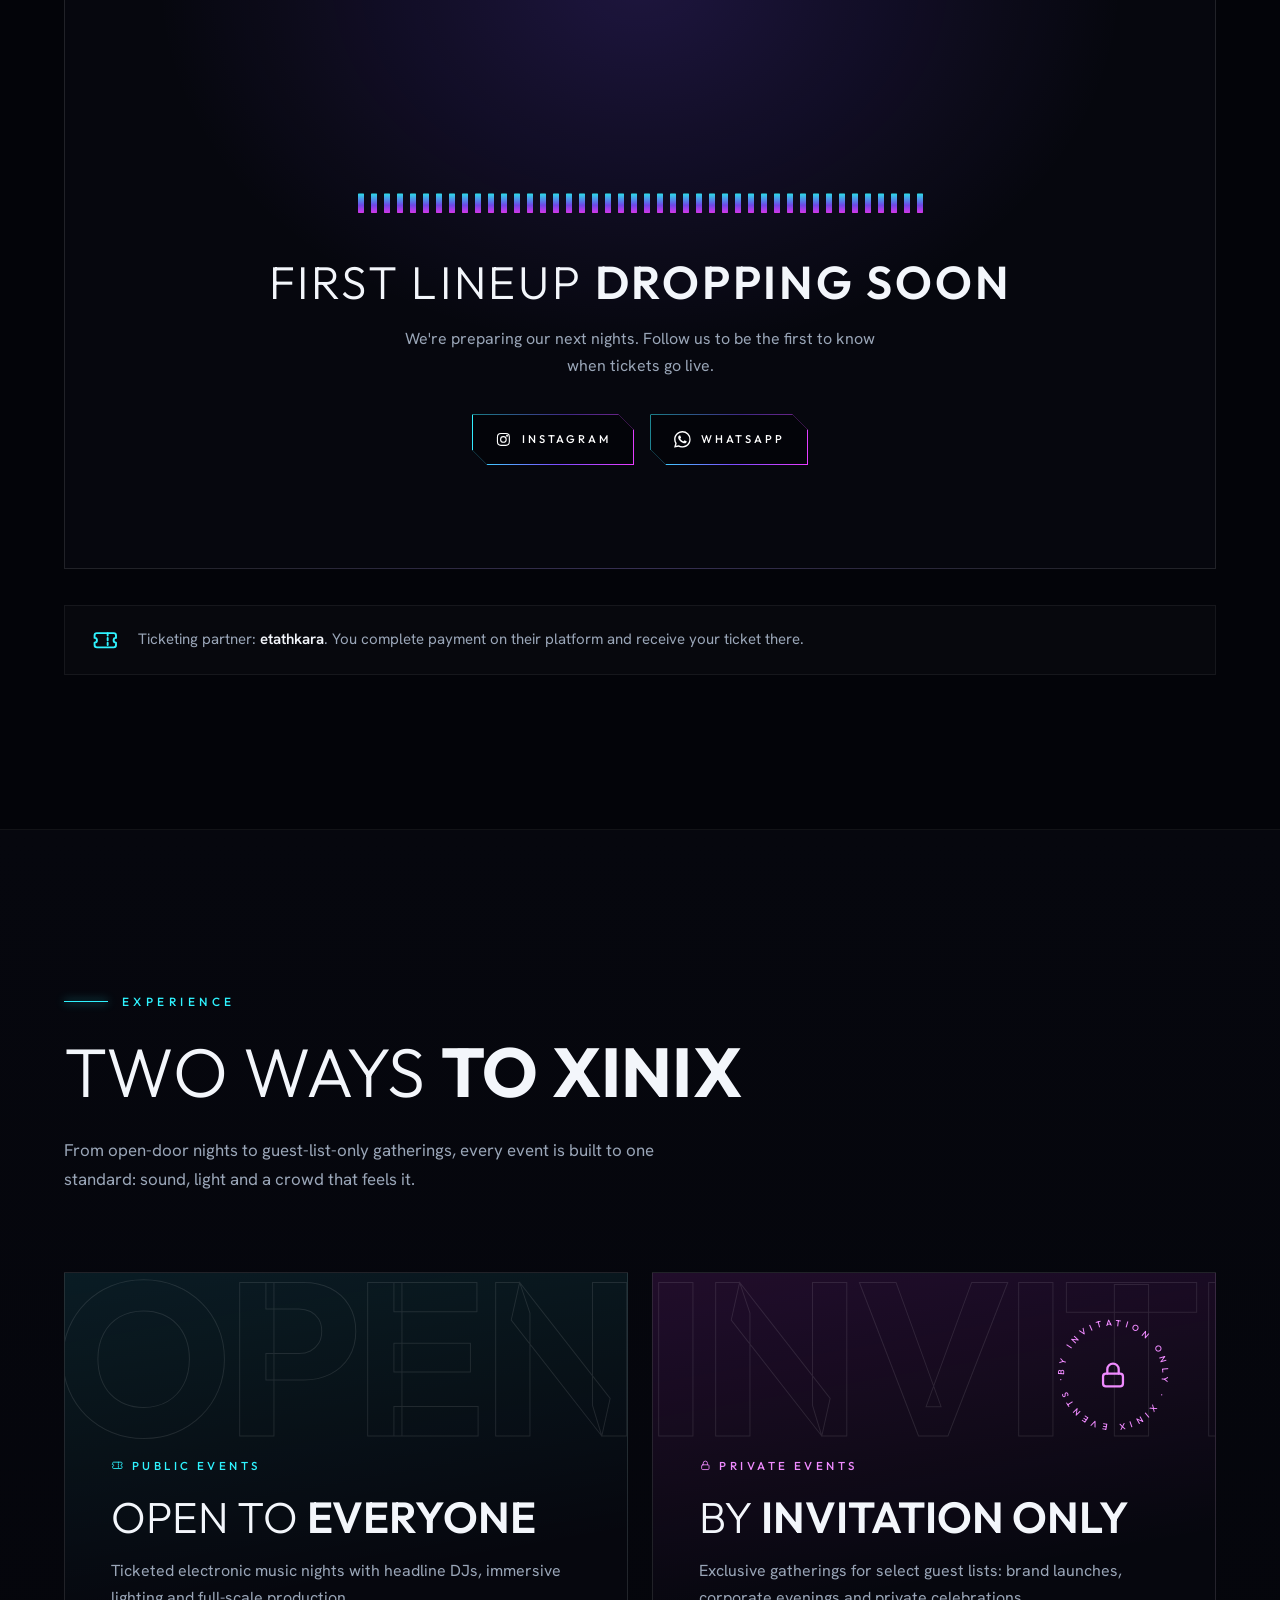
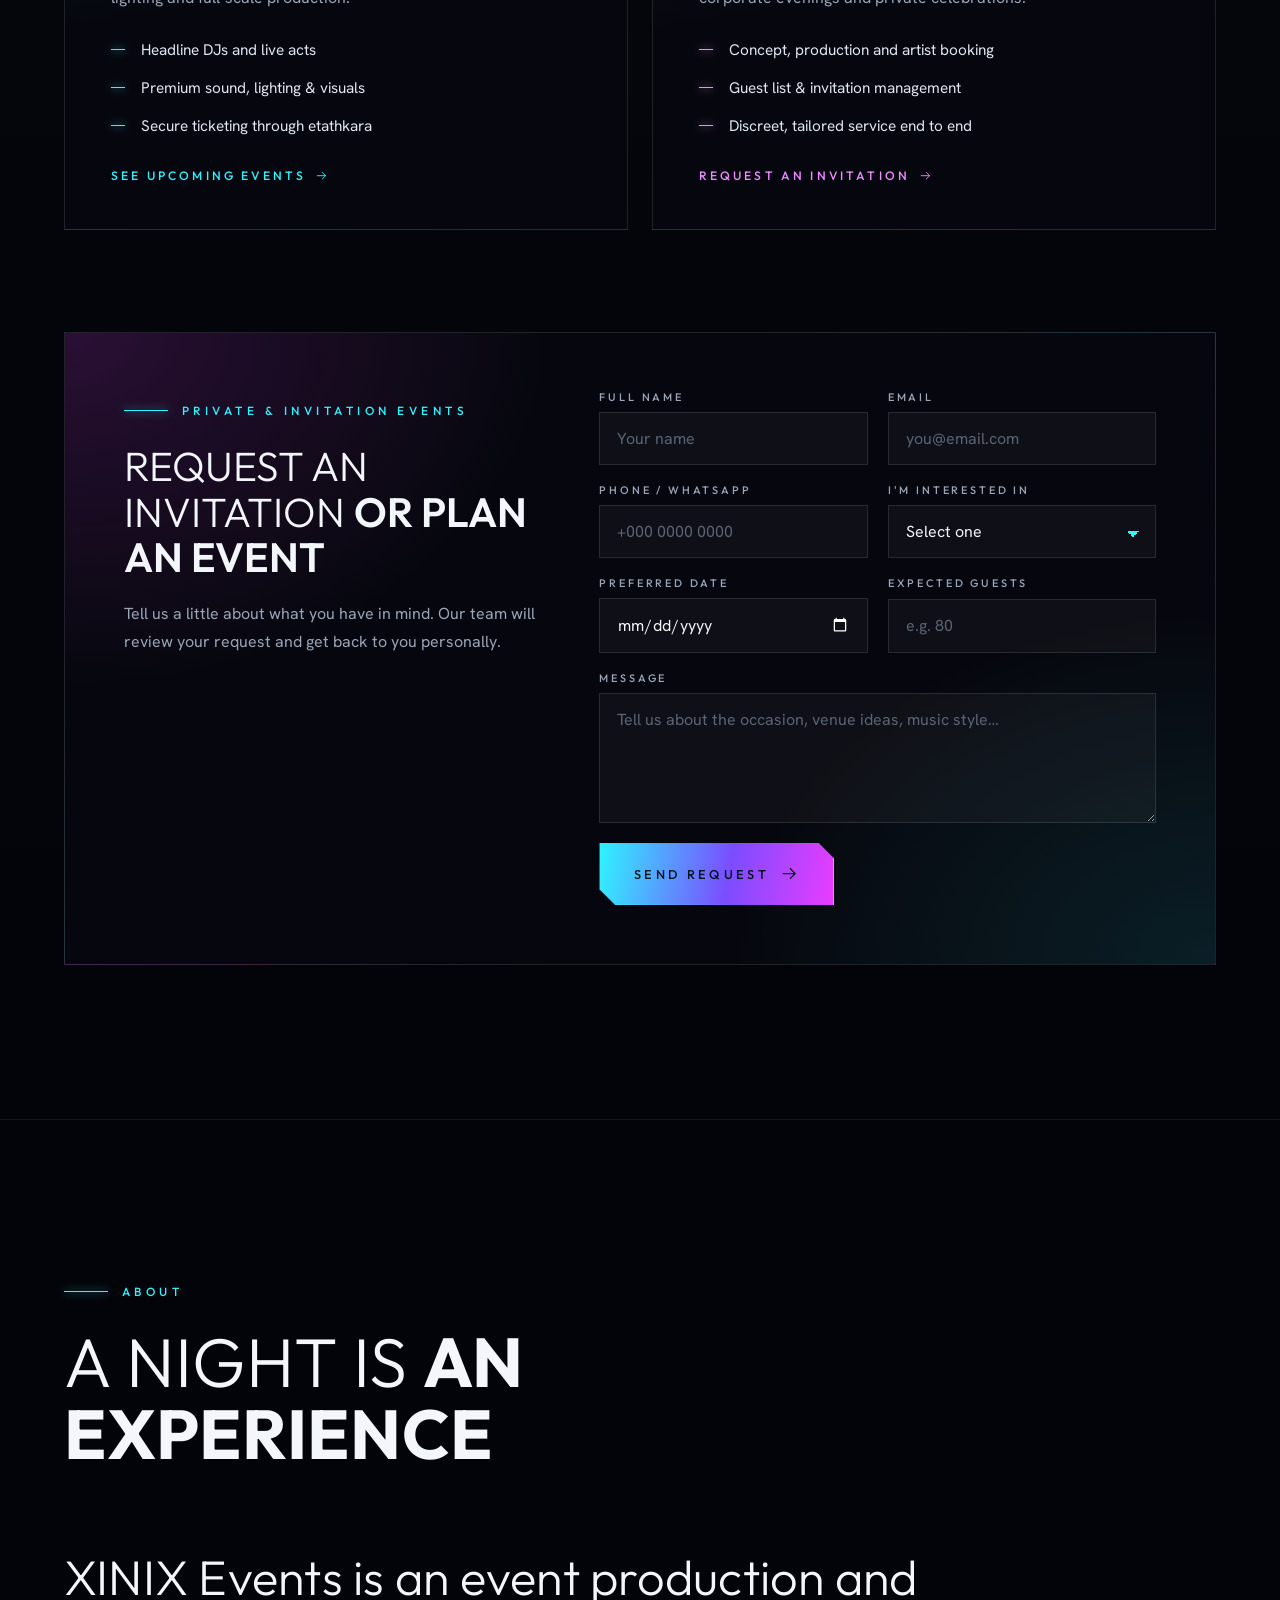
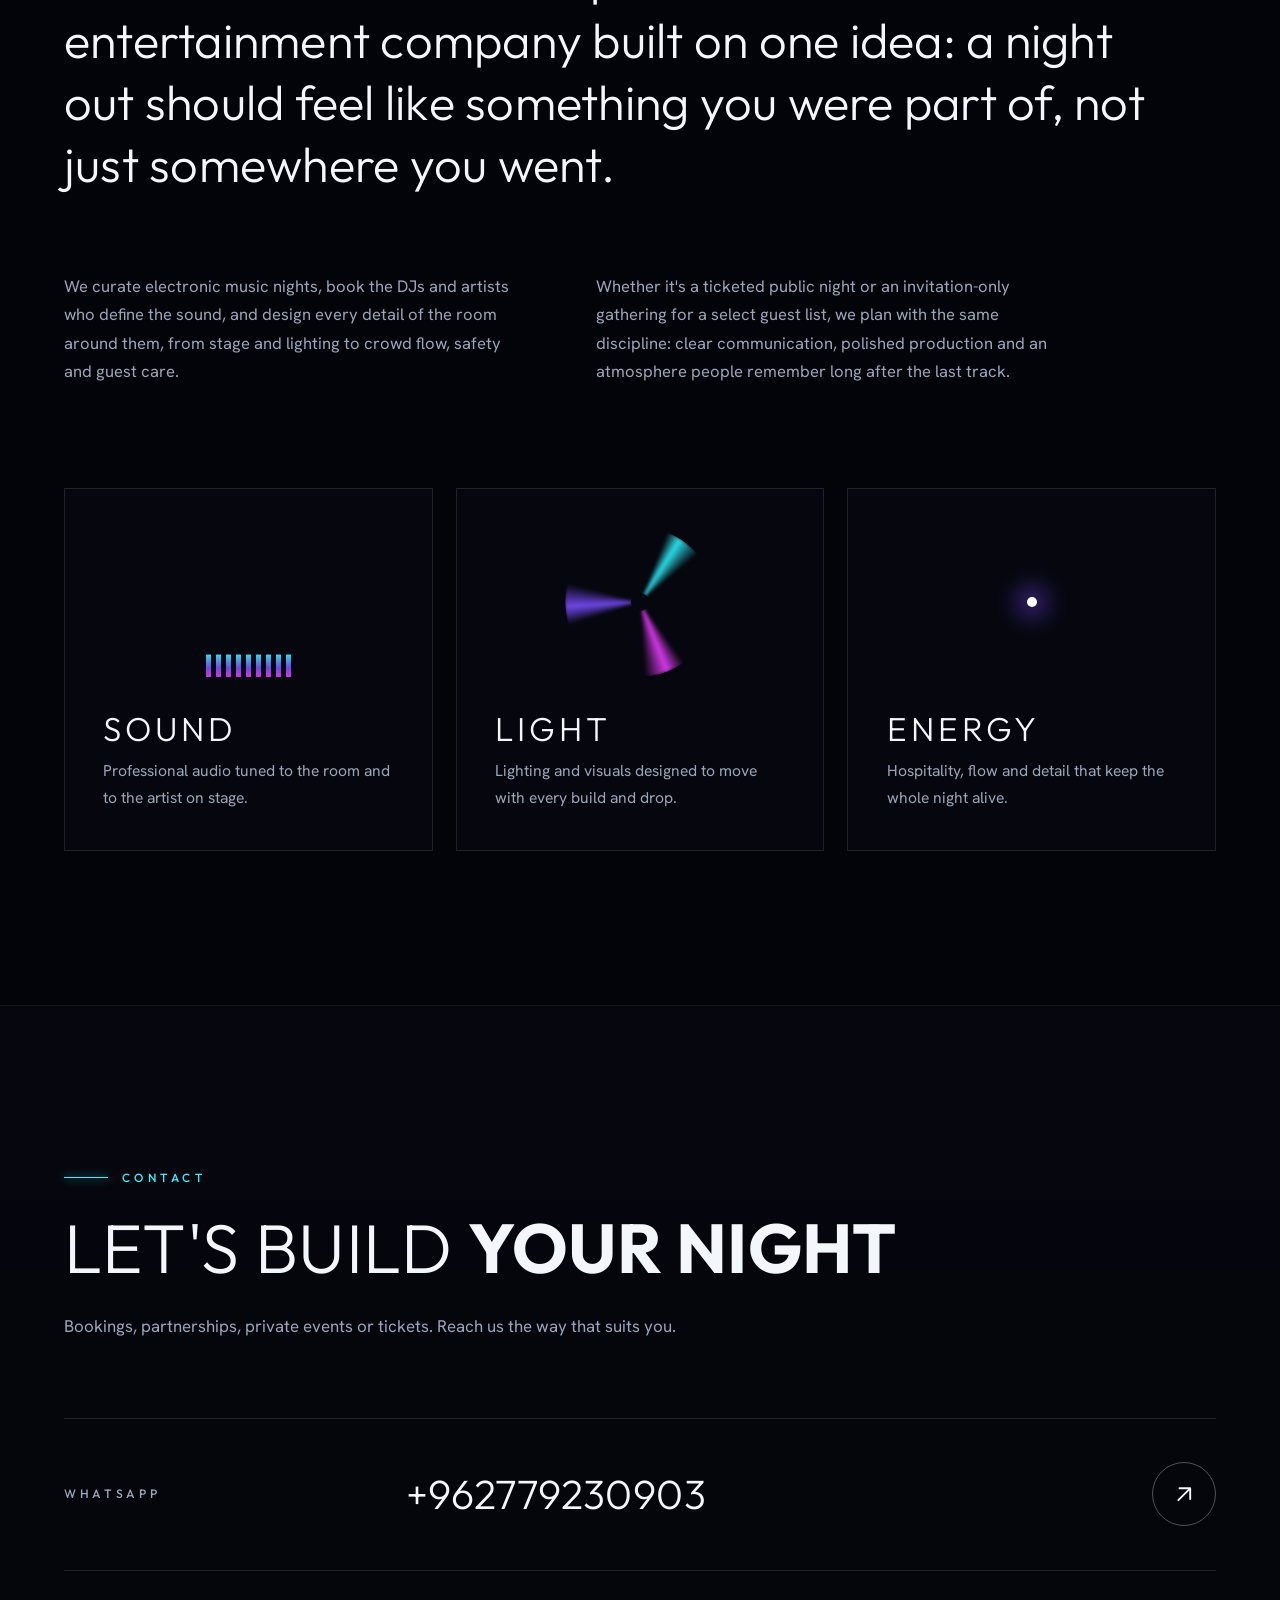
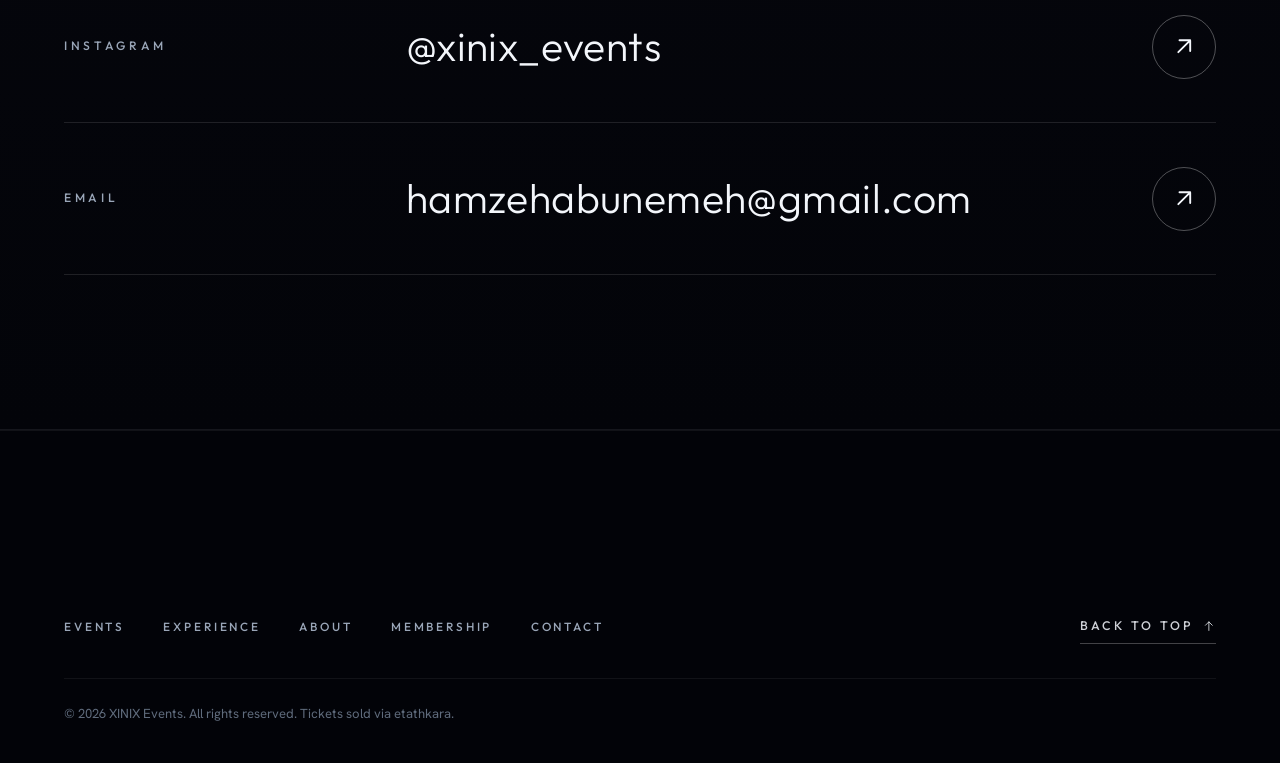
==== commit c4eb23ab: "Add Membership page (tiers, Founding 50, card, how it works) and nav links Co-Authored-By: Claude So" ====
--- a/index.html
+++ b/index.html
@@ -339,7 +339,7 @@
   .nav.open{clip-path:circle(150% at calc(100% - 40px) 40px);visibility:visible}
   .nav a{font:300 clamp(2rem,9vw,3rem)/1.2 var(--fd);letter-spacing:.08em;padding:.4rem 0;opacity:0;transform:translateY(20px);transition:opacity .6s var(--ease),transform .6s var(--ease),color .3s}
   .nav.open a{opacity:1;transform:none}
-  .nav.open a:nth-child(1){transition-delay:.2s}.nav.open a:nth-child(2){transition-delay:.28s}.nav.open a:nth-child(3){transition-delay:.36s}.nav.open a:nth-child(4){transition-delay:.44s}.nav.open a:nth-child(5){transition-delay:.52s}
+  .nav.open a:nth-child(1){transition-delay:.2s}.nav.open a:nth-child(2){transition-delay:.28s}.nav.open a:nth-child(3){transition-delay:.36s}.nav.open a:nth-child(4){transition-delay:.44s}.nav.open a:nth-child(5){transition-delay:.52s}.nav.open a:nth-child(6){transition-delay:.6s}
   .nav a::after{display:none}
   .nav__cta{margin-top:18px;font-size:.8rem!important;padding:1rem 1.6rem!important;border-color:var(--cyan)!important}
   .hero{display:flex;flex-direction:column;justify-content:flex-start;min-height:0;padding-top:calc(var(--head) + 2vh);padding-bottom:28px}
@@ -405,6 +405,7 @@
       <a href="#events" data-nav="events">Events</a>
       <a href="#experience" data-nav="experience">Experience</a>
       <a href="#about" data-nav="about">About</a>
+      <a href="membership">Membership</a>
       <a href="#contact" data-nav="contact">Contact</a>
       <a class="nav__cta" href="#events">Tickets</a>
     </nav>
@@ -609,7 +610,7 @@
   <img class="footer__big" src="assets/logo-full.png" alt="" aria-hidden="true">
   <div class="wrap">
     <div class="footer__in">
-      <nav class="footer__nav" aria-label="Footer"><a href="#events">Events</a><a href="#experience">Experience</a><a href="#about">About</a><a href="#contact">Contact</a></nav>
+      <nav class="footer__nav" aria-label="Footer"><a href="#events">Events</a><a href="#experience">Experience</a><a href="#about">About</a><a href="membership">Membership</a><a href="#contact">Contact</a></nav>
       <a class="btn-link" href="#top">Back to top <svg class="ico" aria-hidden="true" style="transform:rotate(-90deg)"><use href="#i-arrow"/></svg></a>
     </div>
     <p class="footer__copy">© <span id="year">2026</span> XINIX Events. All rights reserved. Tickets sold via etathkara.</p>
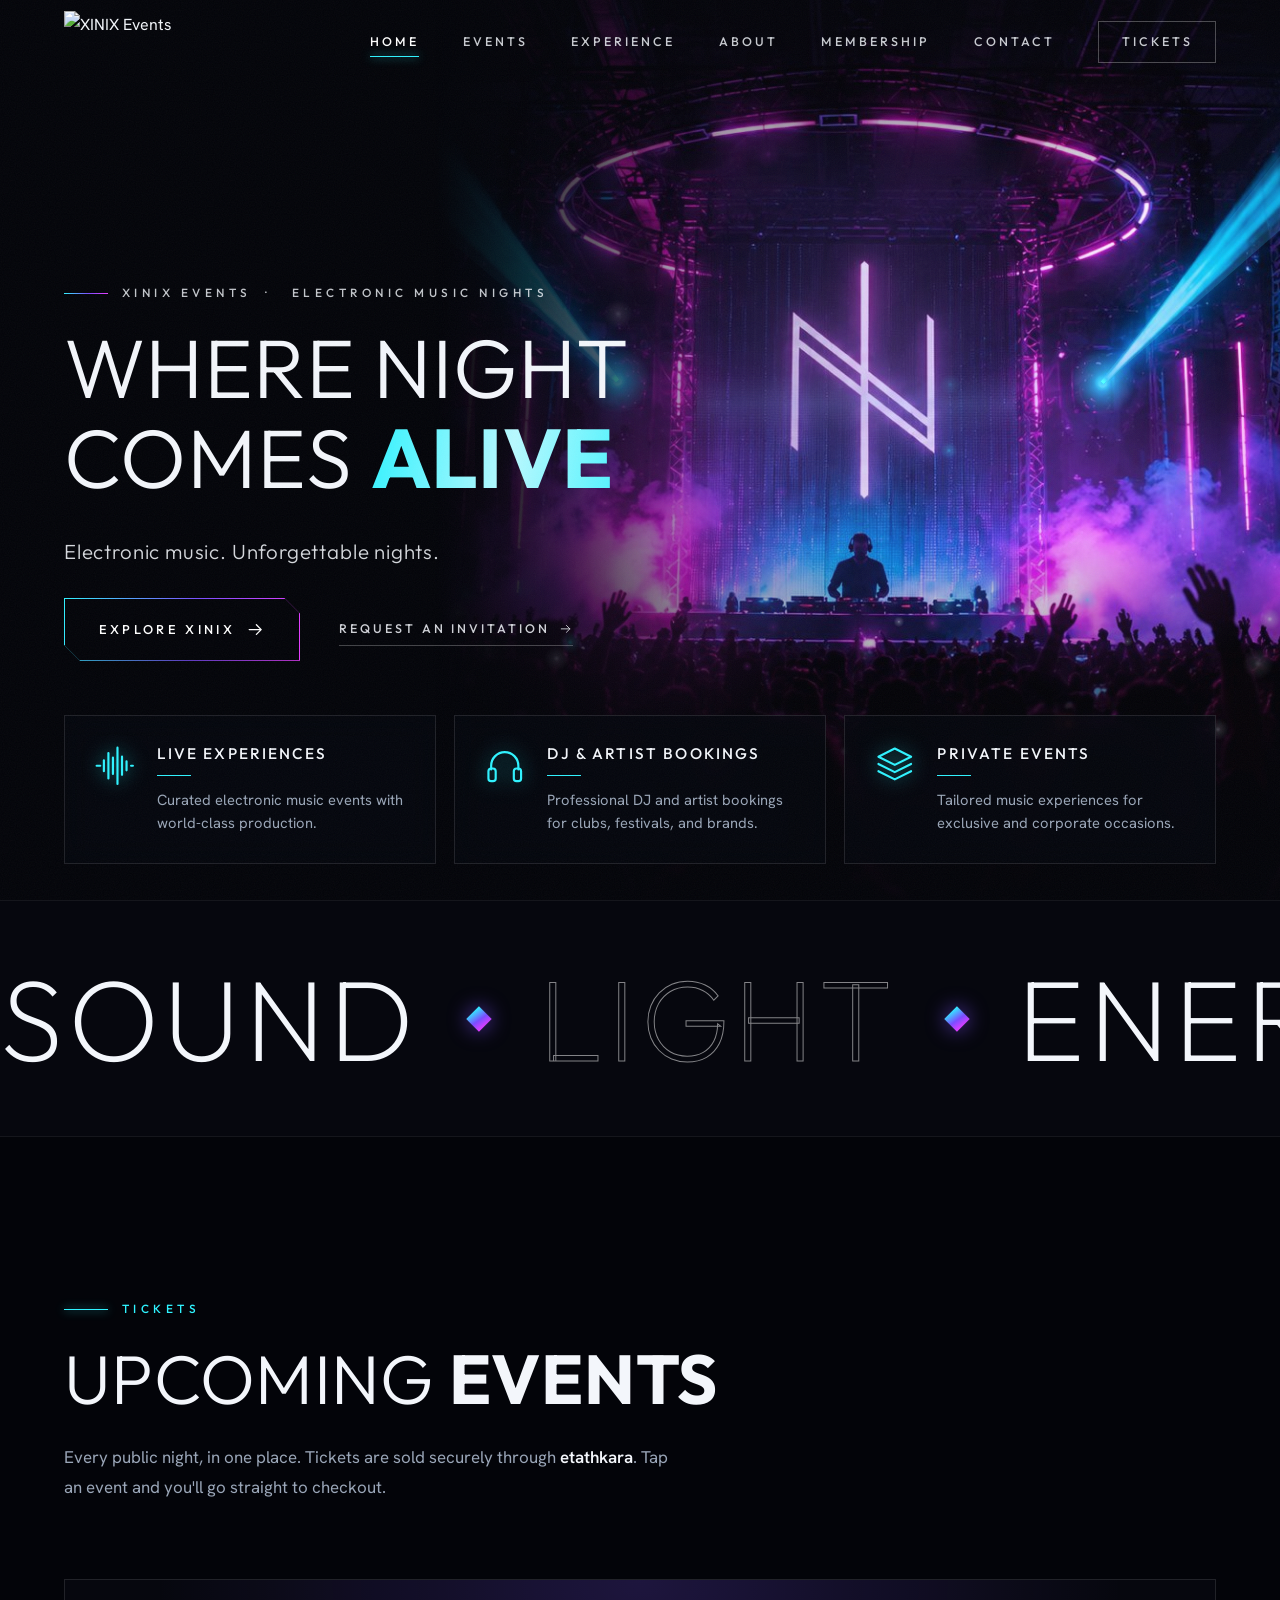
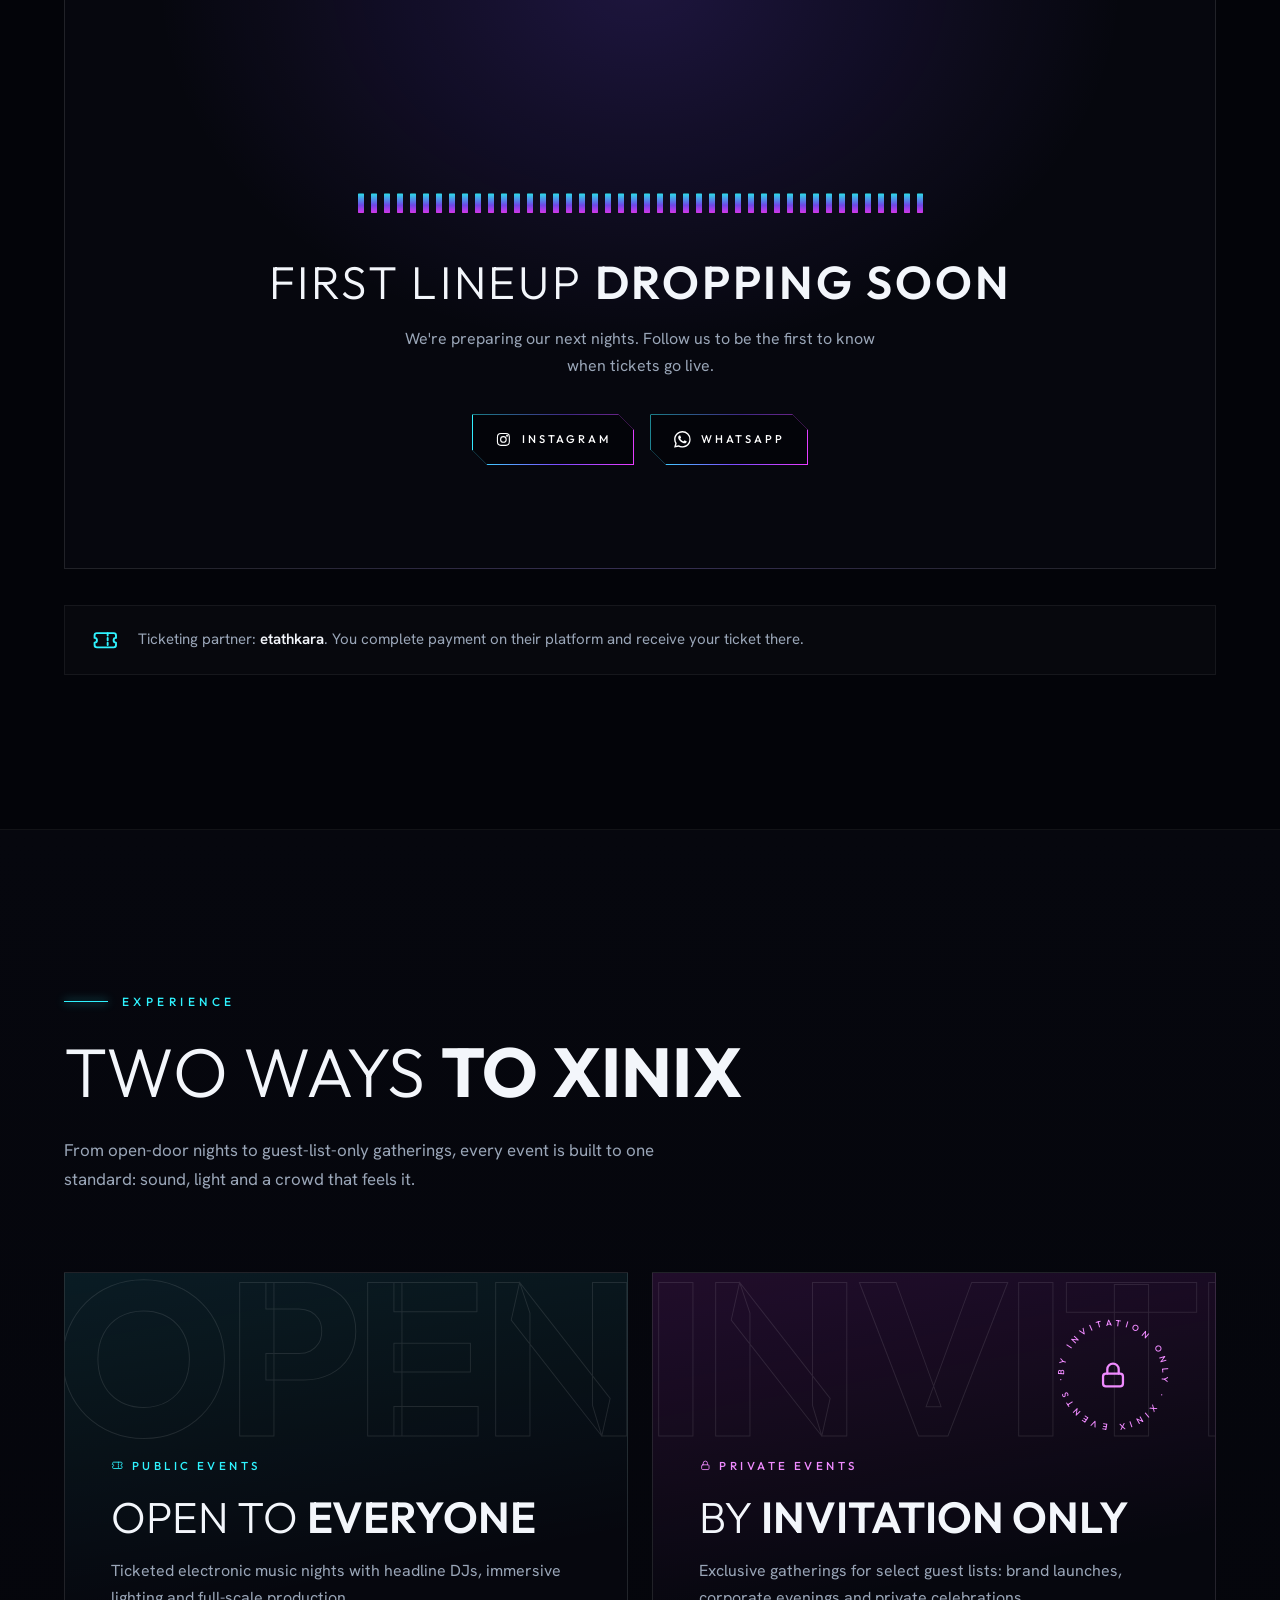
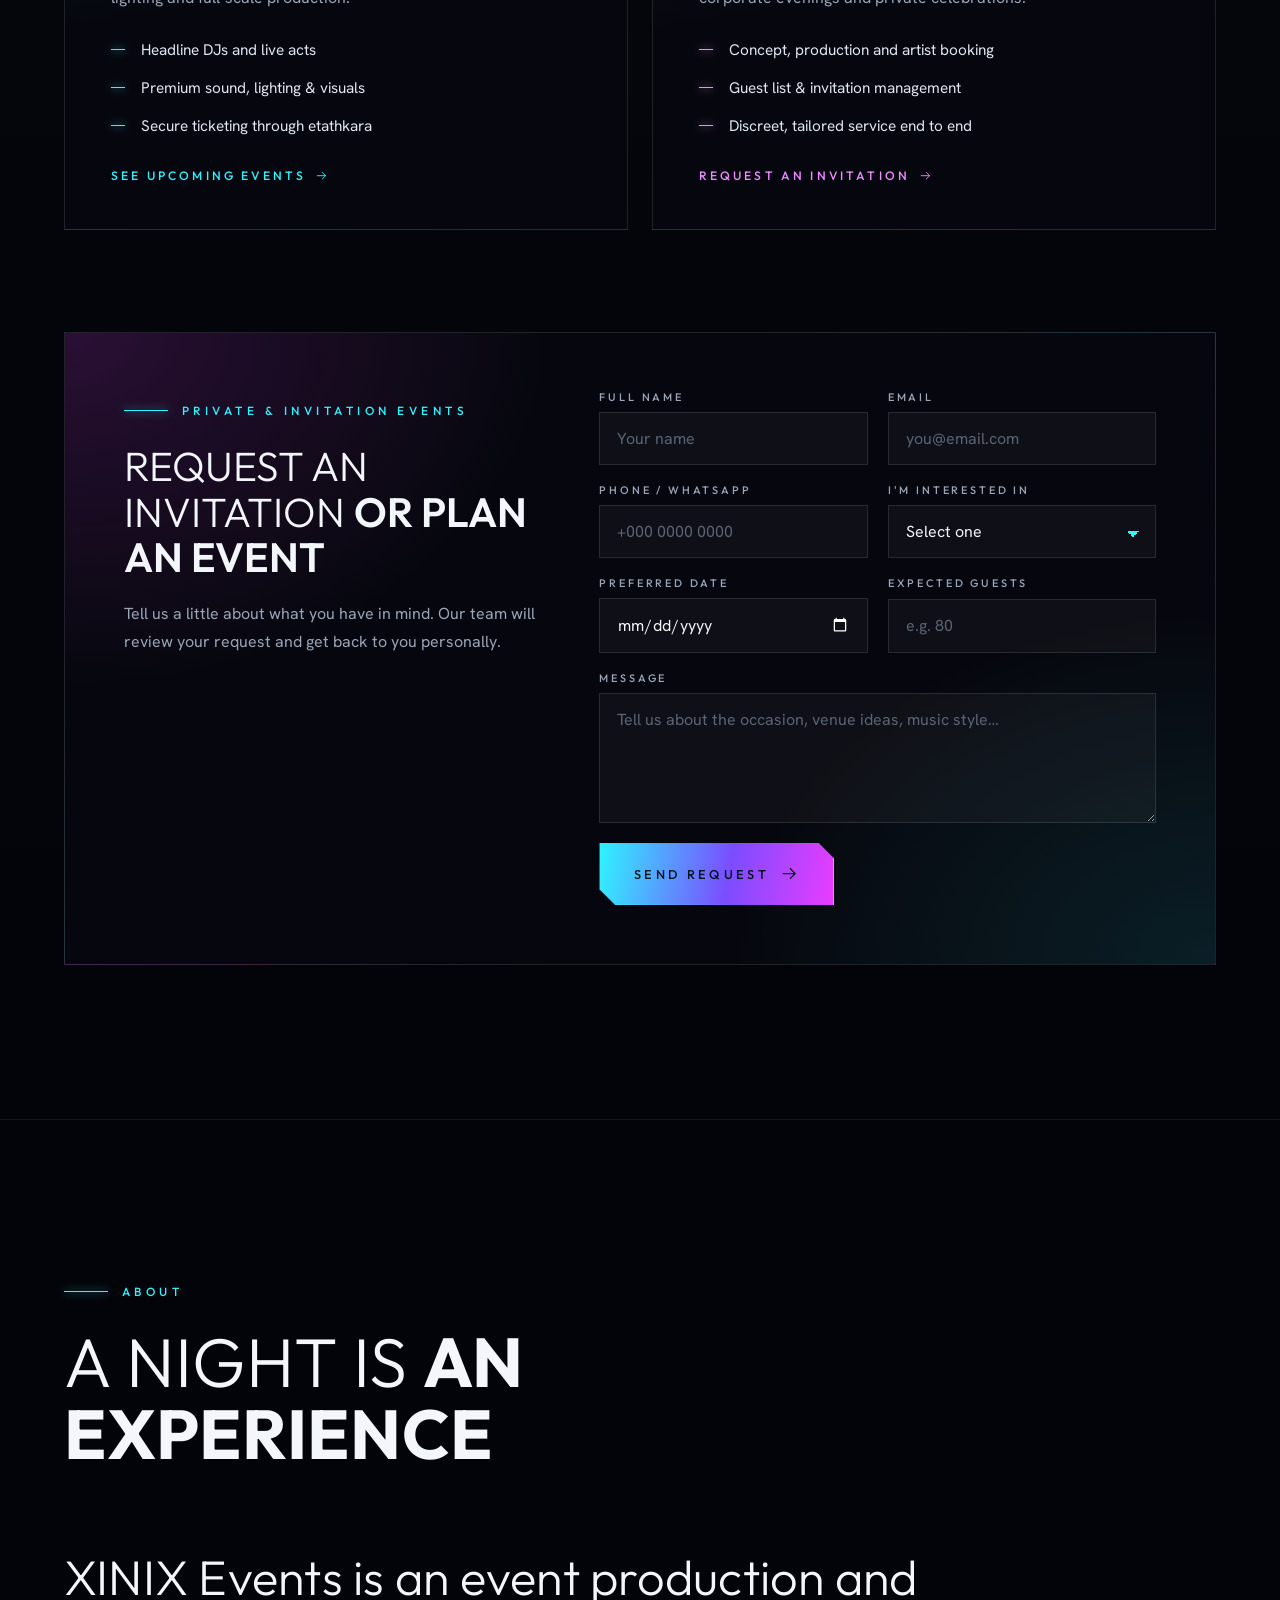
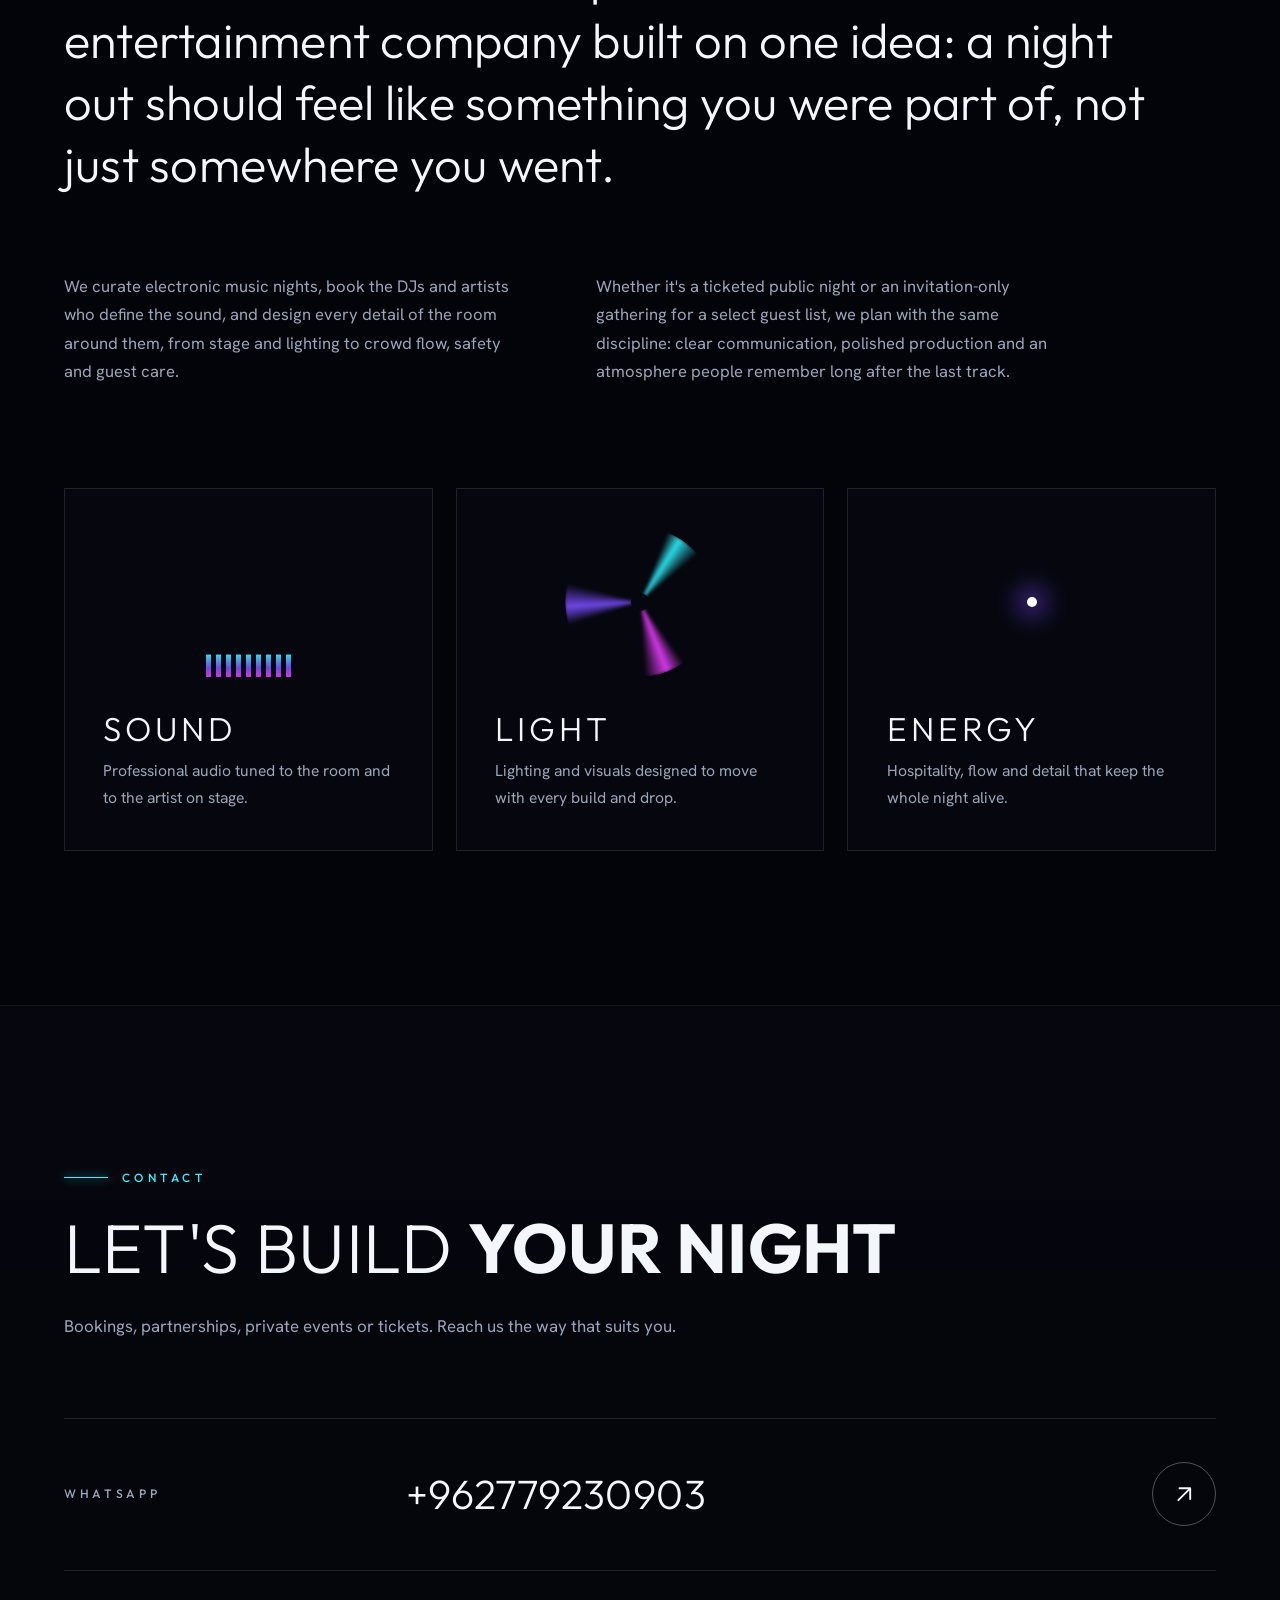
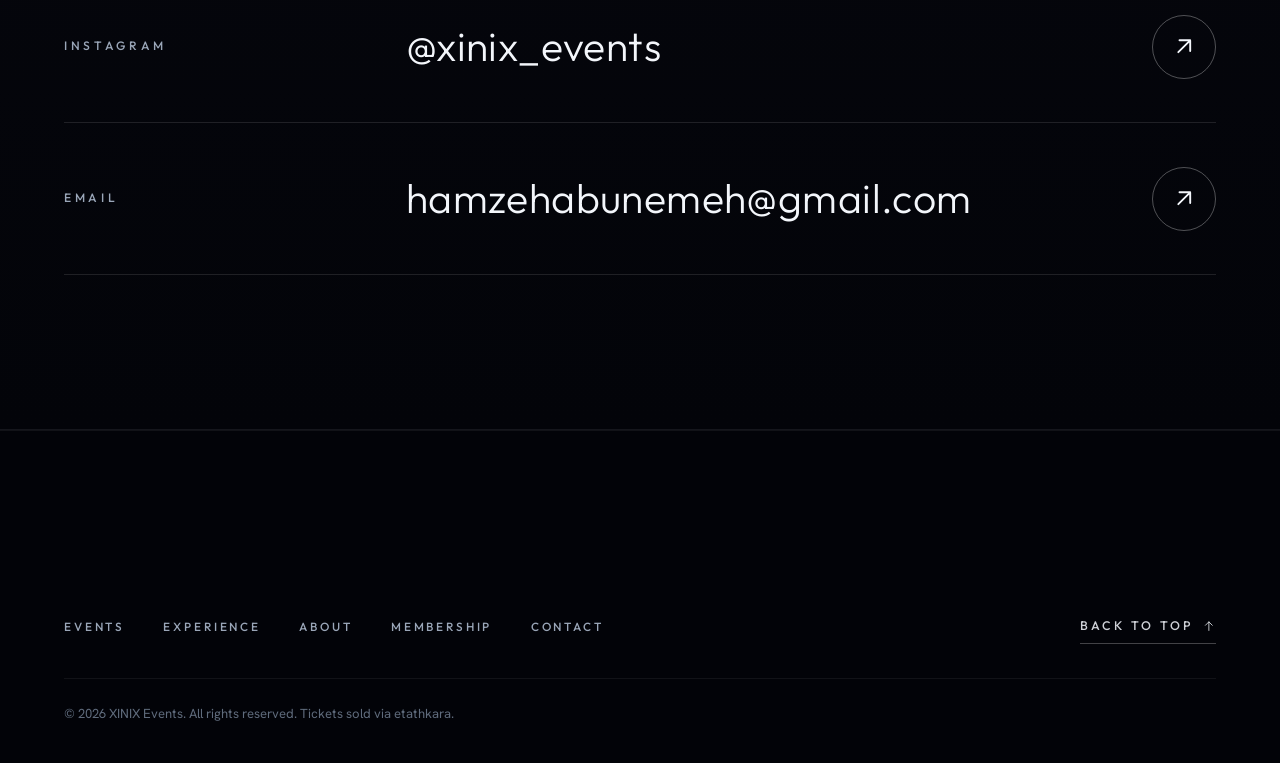
==== commit 4c5ebc48: "Add Home link to top of navigation Co-Authored-By: Claude Sonnet 5.5 <noreply@anthropic.com> Claude-" ====
--- a/index.html
+++ b/index.html
@@ -339,7 +339,7 @@
   .nav.open{clip-path:circle(150% at calc(100% - 40px) 40px);visibility:visible}
   .nav a{font:300 clamp(2rem,9vw,3rem)/1.2 var(--fd);letter-spacing:.08em;padding:.4rem 0;opacity:0;transform:translateY(20px);transition:opacity .6s var(--ease),transform .6s var(--ease),color .3s}
   .nav.open a{opacity:1;transform:none}
-  .nav.open a:nth-child(1){transition-delay:.2s}.nav.open a:nth-child(2){transition-delay:.28s}.nav.open a:nth-child(3){transition-delay:.36s}.nav.open a:nth-child(4){transition-delay:.44s}.nav.open a:nth-child(5){transition-delay:.52s}.nav.open a:nth-child(6){transition-delay:.6s}
+  .nav.open a:nth-child(1){transition-delay:.2s}.nav.open a:nth-child(2){transition-delay:.28s}.nav.open a:nth-child(3){transition-delay:.36s}.nav.open a:nth-child(4){transition-delay:.44s}.nav.open a:nth-child(5){transition-delay:.52s}.nav.open a:nth-child(6){transition-delay:.6s}.nav.open a:nth-child(7){transition-delay:.68s}
   .nav a::after{display:none}
   .nav__cta{margin-top:18px;font-size:.8rem!important;padding:1rem 1.6rem!important;border-color:var(--cyan)!important}
   .hero{display:flex;flex-direction:column;justify-content:flex-start;min-height:0;padding-top:calc(var(--head) + 2vh);padding-bottom:28px}
@@ -402,6 +402,7 @@
   <div class="header__in">
     <a class="brand" href="#top" aria-label="XINIX Events — home"><img src="assets/logo-full.png" alt="XINIX Events"></a>
     <nav class="nav" id="nav" aria-label="Primary">
+      <a href="#top" data-nav="hero">Home</a>
       <a href="#events" data-nav="events">Events</a>
       <a href="#experience" data-nav="experience">Experience</a>
       <a href="#about" data-nav="about">About</a>
@@ -724,7 +725,7 @@
     $$('.rv').forEach(function (n) { ro.observe(n); });
     var map = {}; $$('[data-nav]').forEach(function (a) { map[a.getAttribute('data-nav')] = a; });
     var so = new IntersectionObserver(function (es) { es.forEach(function (e) { if (e.isIntersecting) { $$('[data-nav]').forEach(function (a) { a.classList.remove('active'); }); var a = map[e.target.id]; if (a) a.classList.add('active'); } }); }, { rootMargin: '-45% 0px -50% 0px' });
-    ['events', 'experience', 'about', 'contact'].forEach(function (id) { var s = document.getElementById(id); if (s) so.observe(s); });
+    ["hero","events","experience","about","contact"].forEach(function (id) { var s = document.getElementById(id); if (s) so.observe(s); });
   } else { $$('.rv').forEach(function (n) { n.classList.add('in'); }); }
 
   /* ---------- Pointer effects (desktop) ---------- */
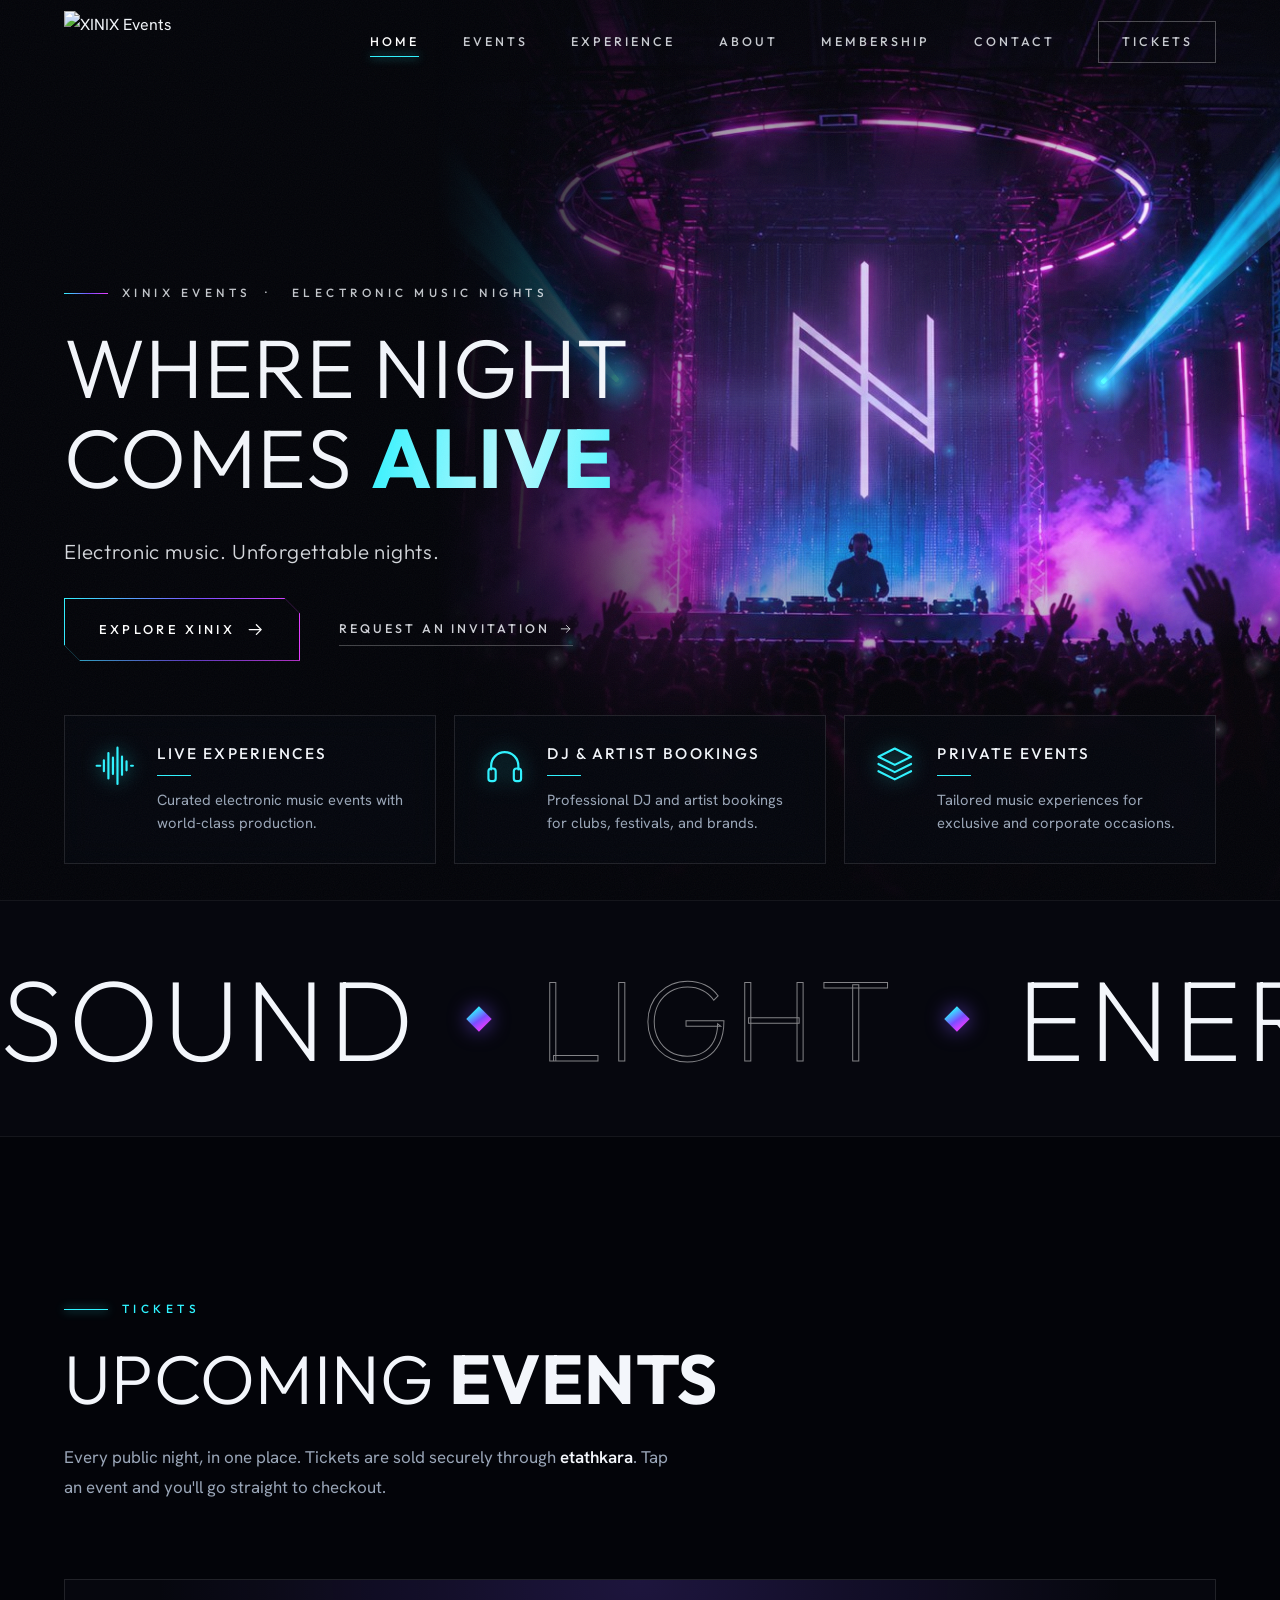
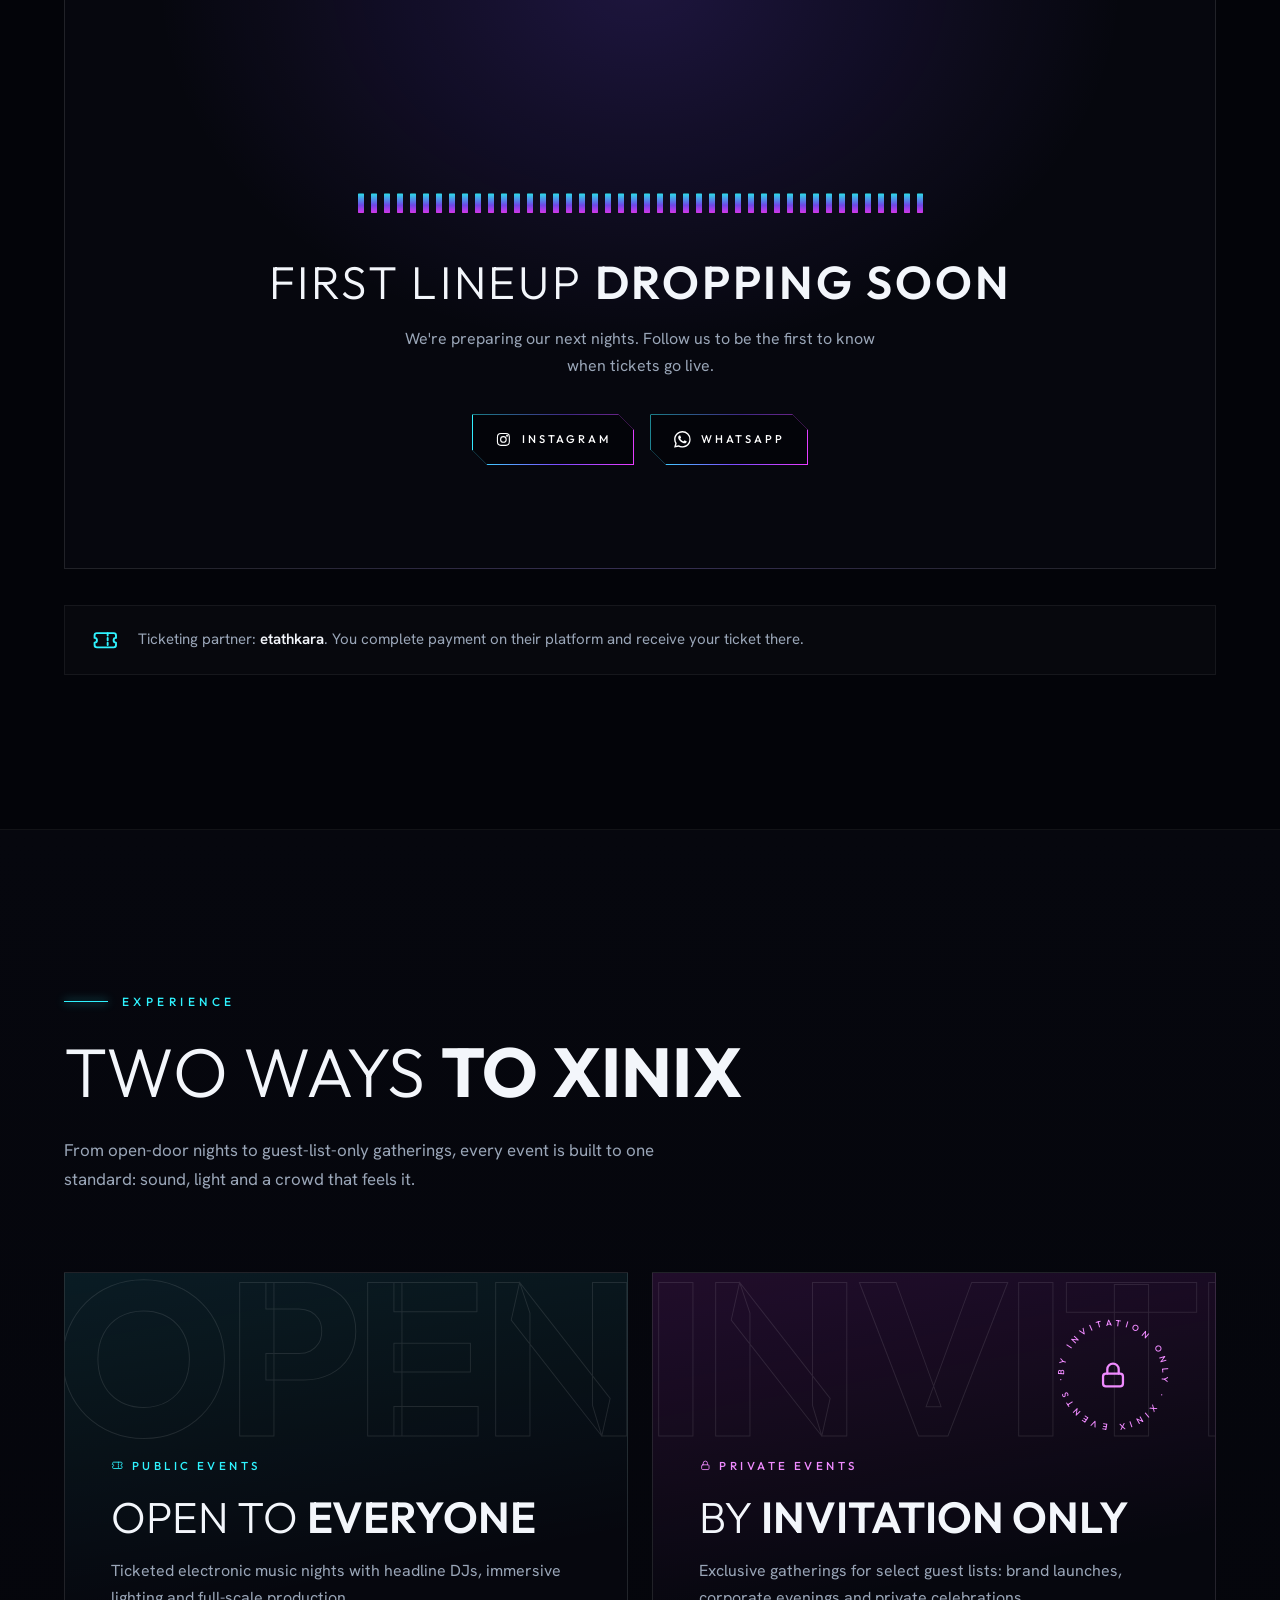
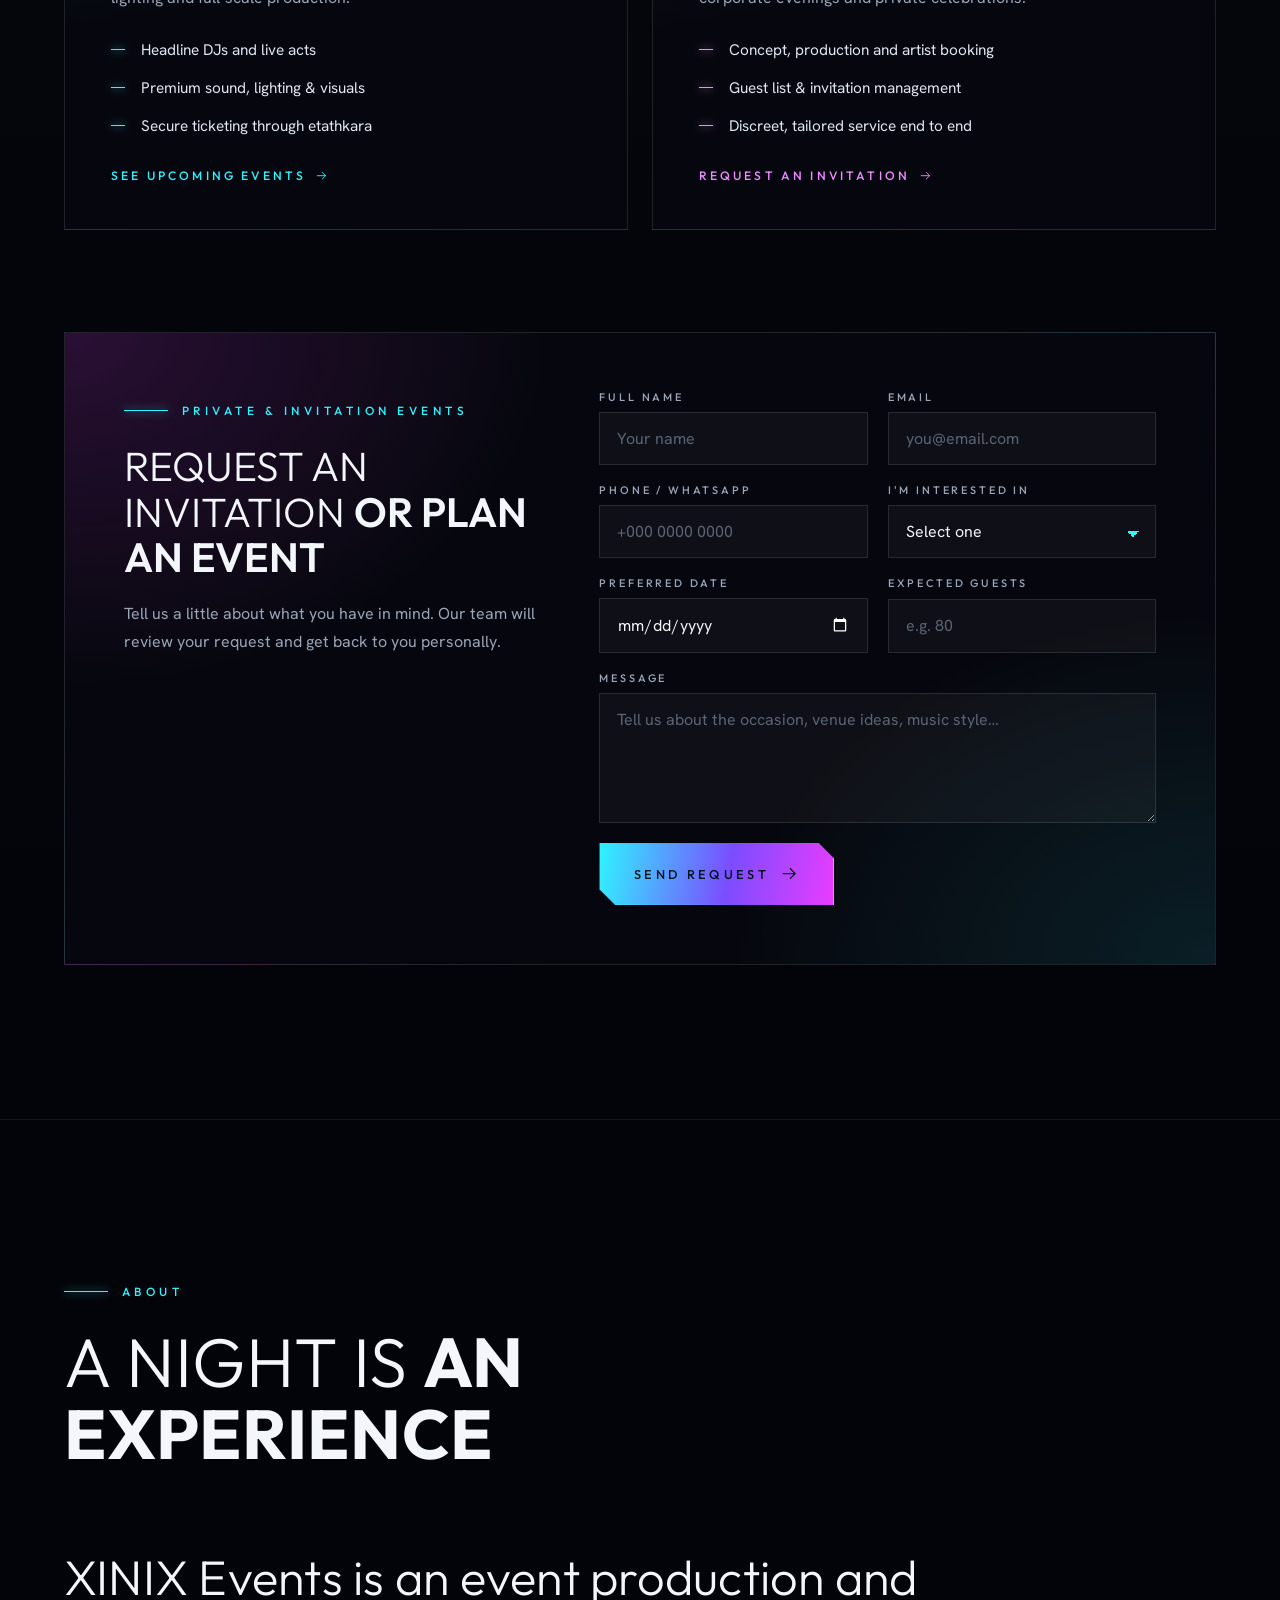
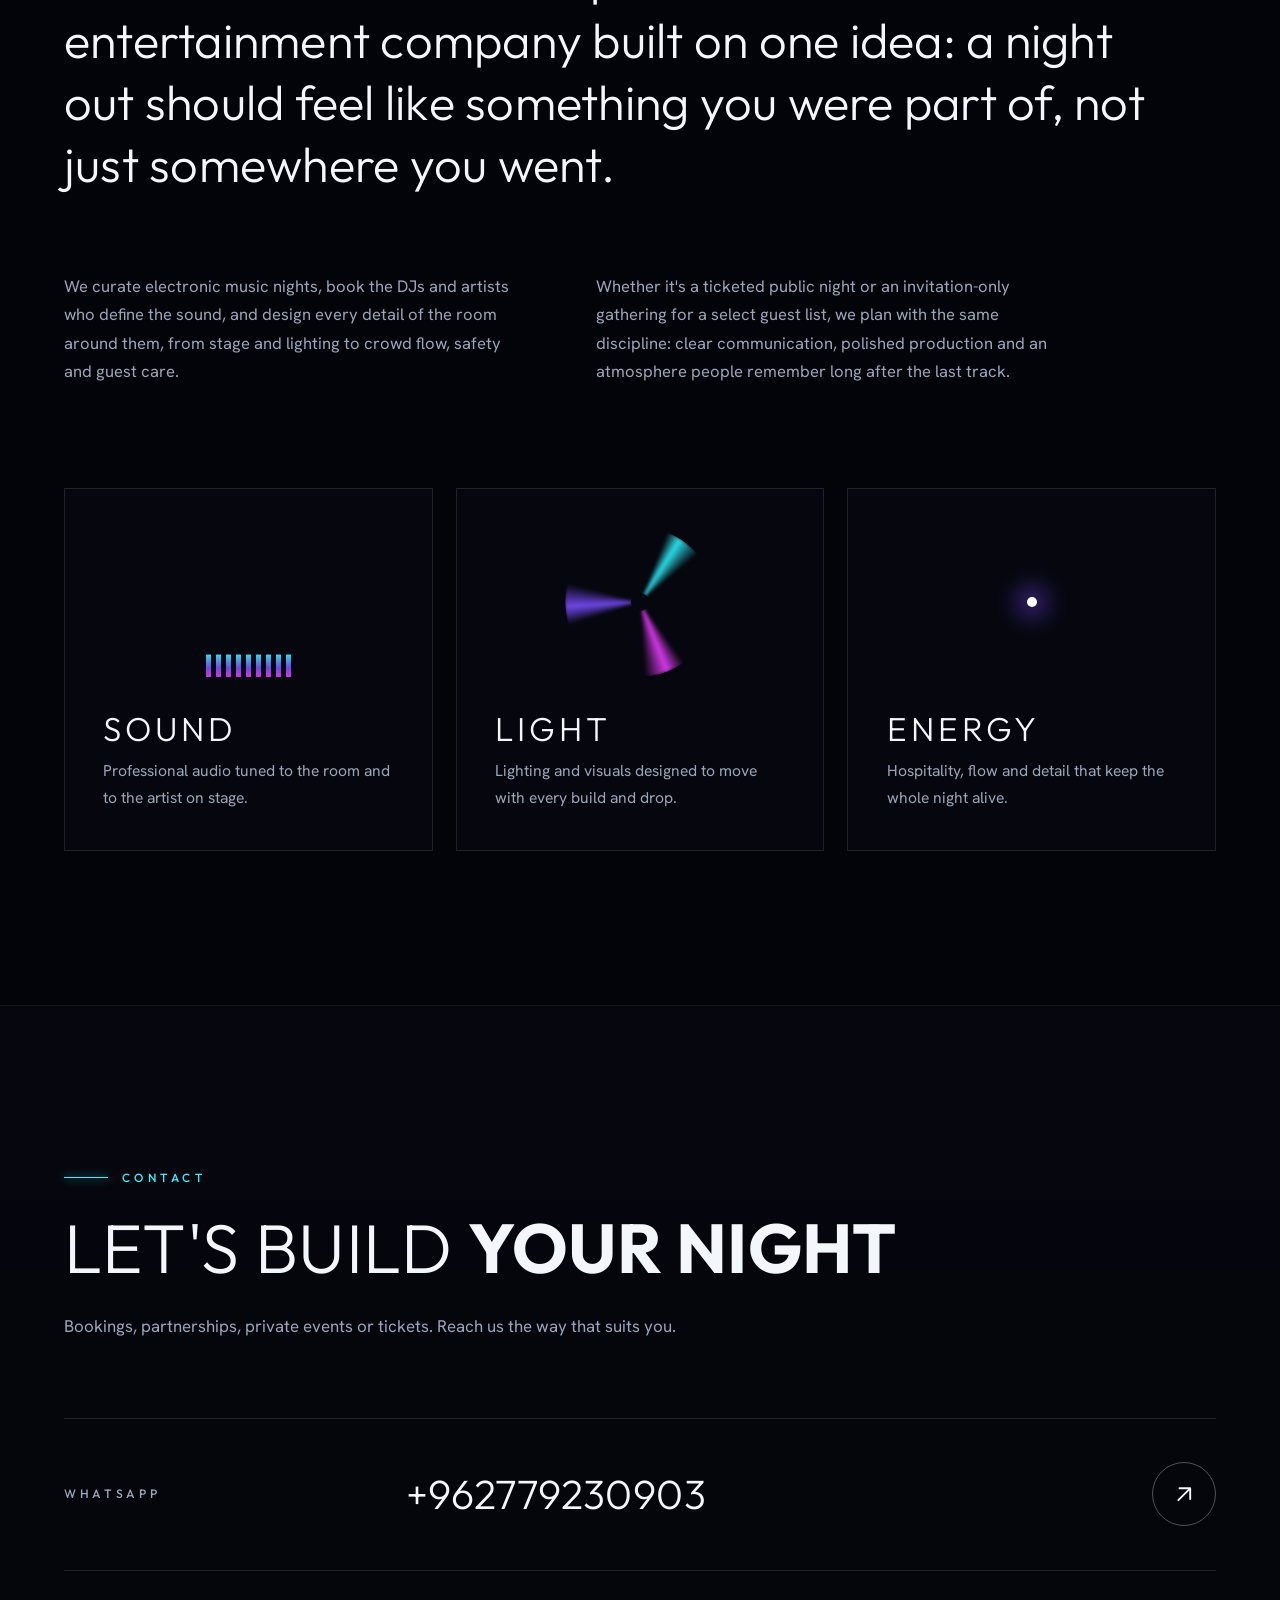
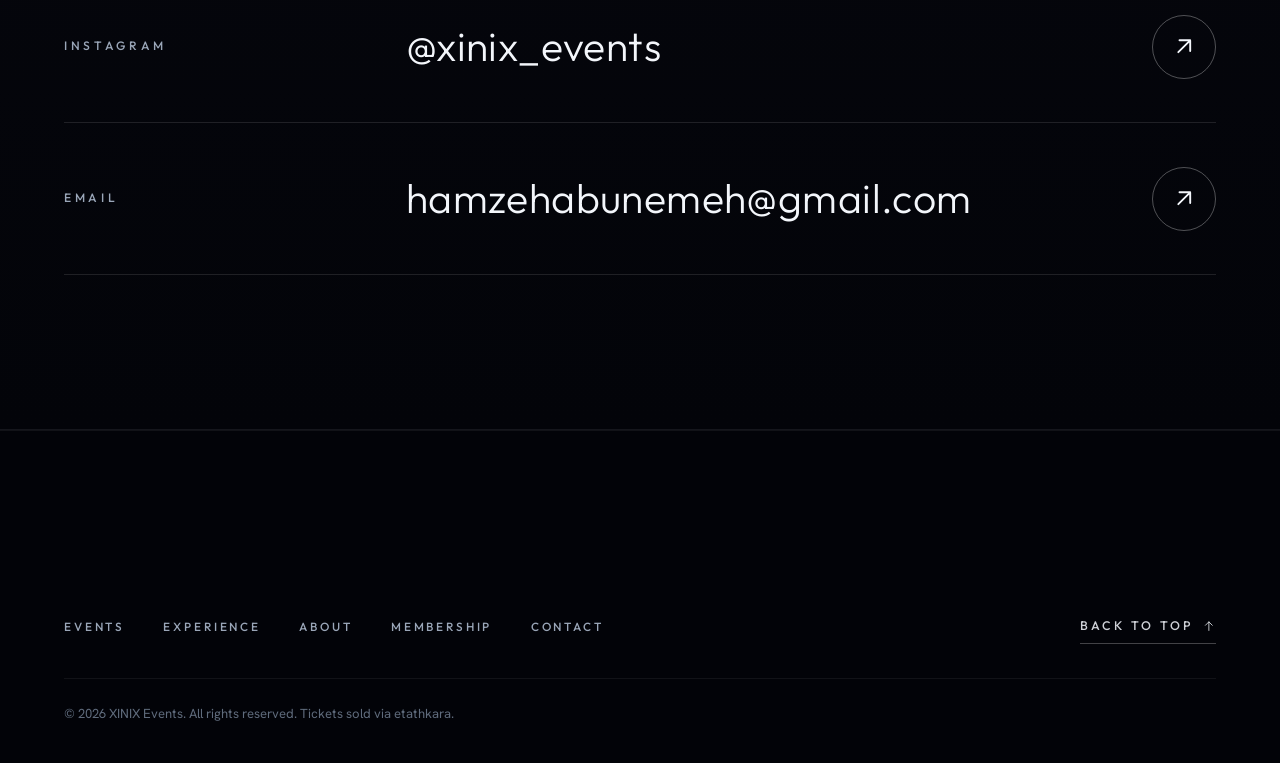
==== commit 34928af7: "Fix mobile menu overlap when scrolled (move header blur to pseudo-element) Co-Authored-By: Claude So" ====
--- a/index.html
+++ b/index.html
@@ -73,7 +73,9 @@
 
 /* ---------- Header ---------- */
 .site-header{position:fixed;inset:0 0 auto 0;z-index:200;padding-top:env(safe-area-inset-top,0px);transition:background .4s,backdrop-filter .4s,border-color .4s;border-bottom:1px solid transparent}
-.site-header.scrolled{background:rgba(3,4,9,.72);backdrop-filter:blur(18px) saturate(1.4);-webkit-backdrop-filter:blur(18px) saturate(1.4);border-color:var(--hair2)}
+.site-header::before{content:"";position:absolute;inset:0;z-index:-1;pointer-events:none;background:rgba(3,4,9,.72);backdrop-filter:blur(18px) saturate(1.4);-webkit-backdrop-filter:blur(18px) saturate(1.4);border-bottom:1px solid var(--hair2);opacity:0;transition:opacity .4s}
+.site-header.scrolled::before{opacity:1}
+/* note: the blur lives on ::before, because backdrop-filter on the header itself would trap the fixed mobile menu inside it */
 .header__in{display:flex;align-items:center;justify-content:space-between;gap:24px;max-width:1560px;margin:0 auto;height:var(--head);padding-inline:var(--gut)}
 .brand img{height:62px;width:auto;transition:height .4s var(--ease)}
 .scrolled .brand img{height:50px}
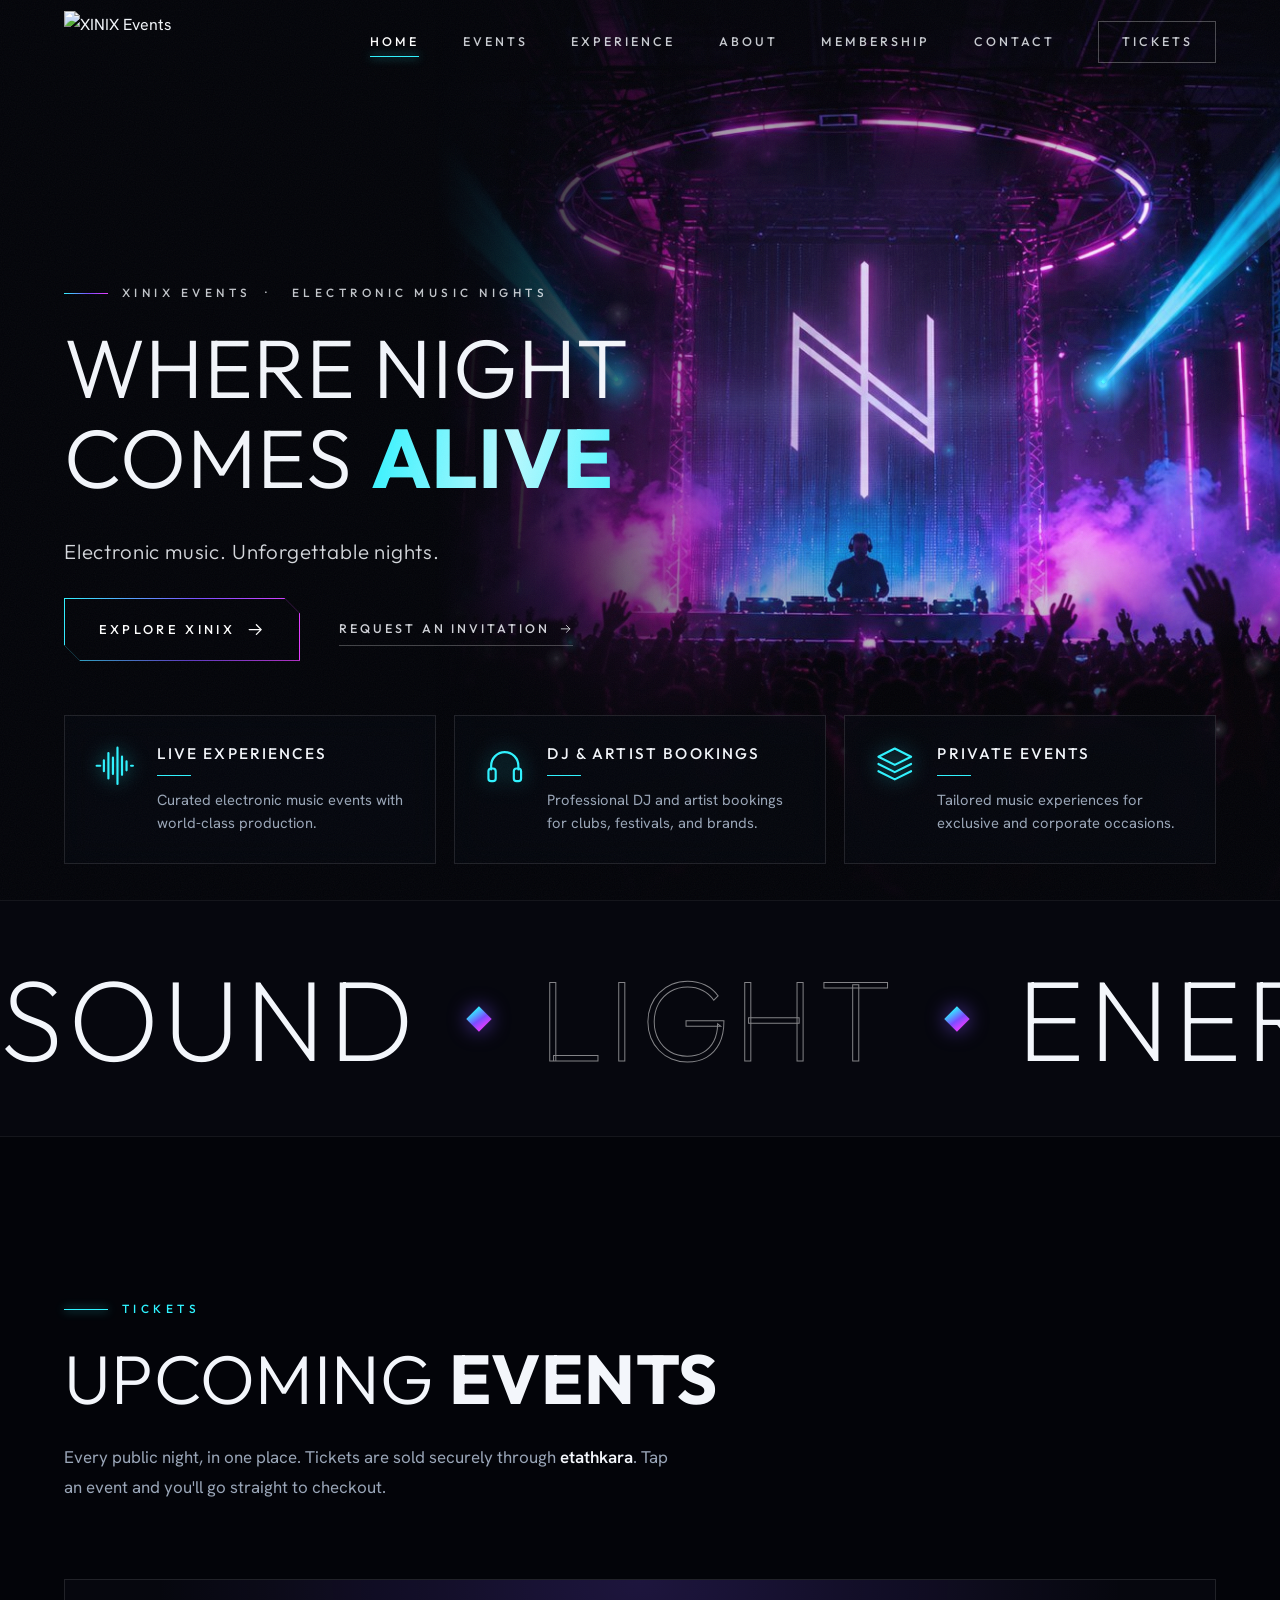
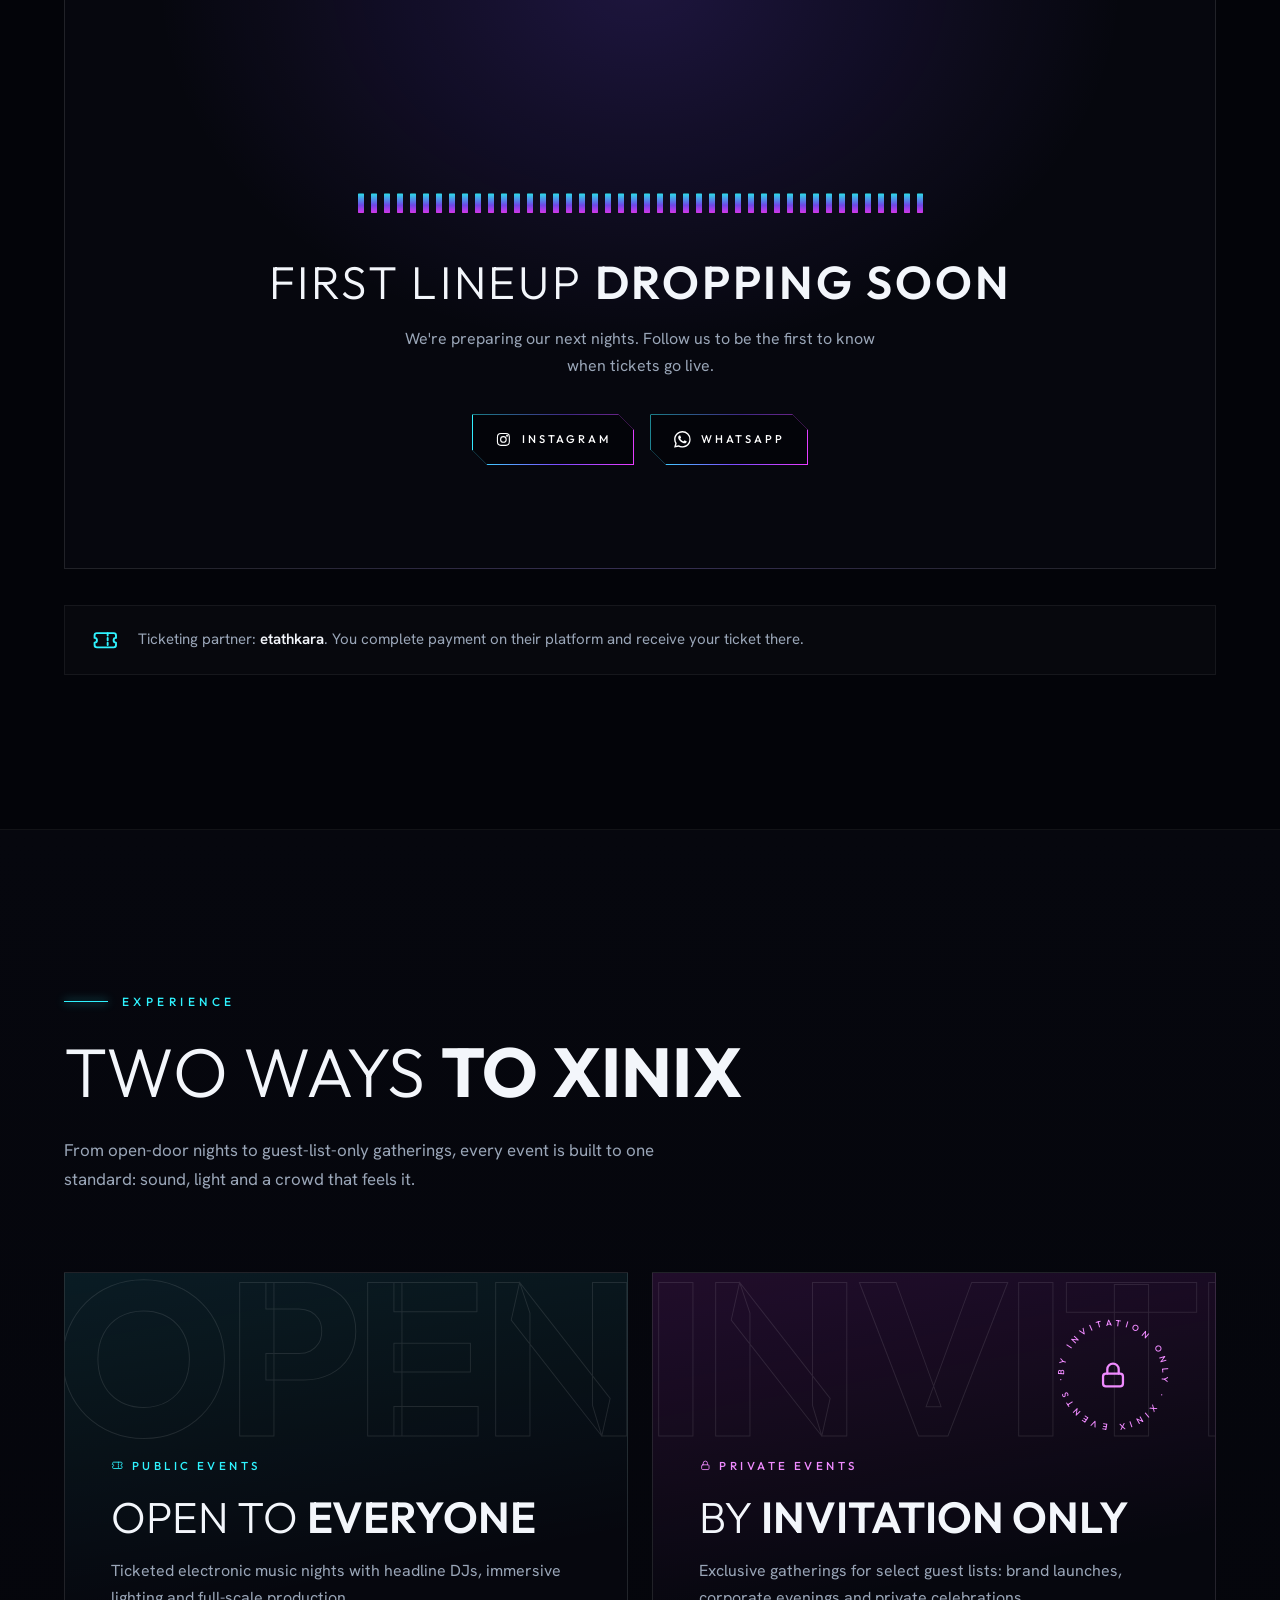
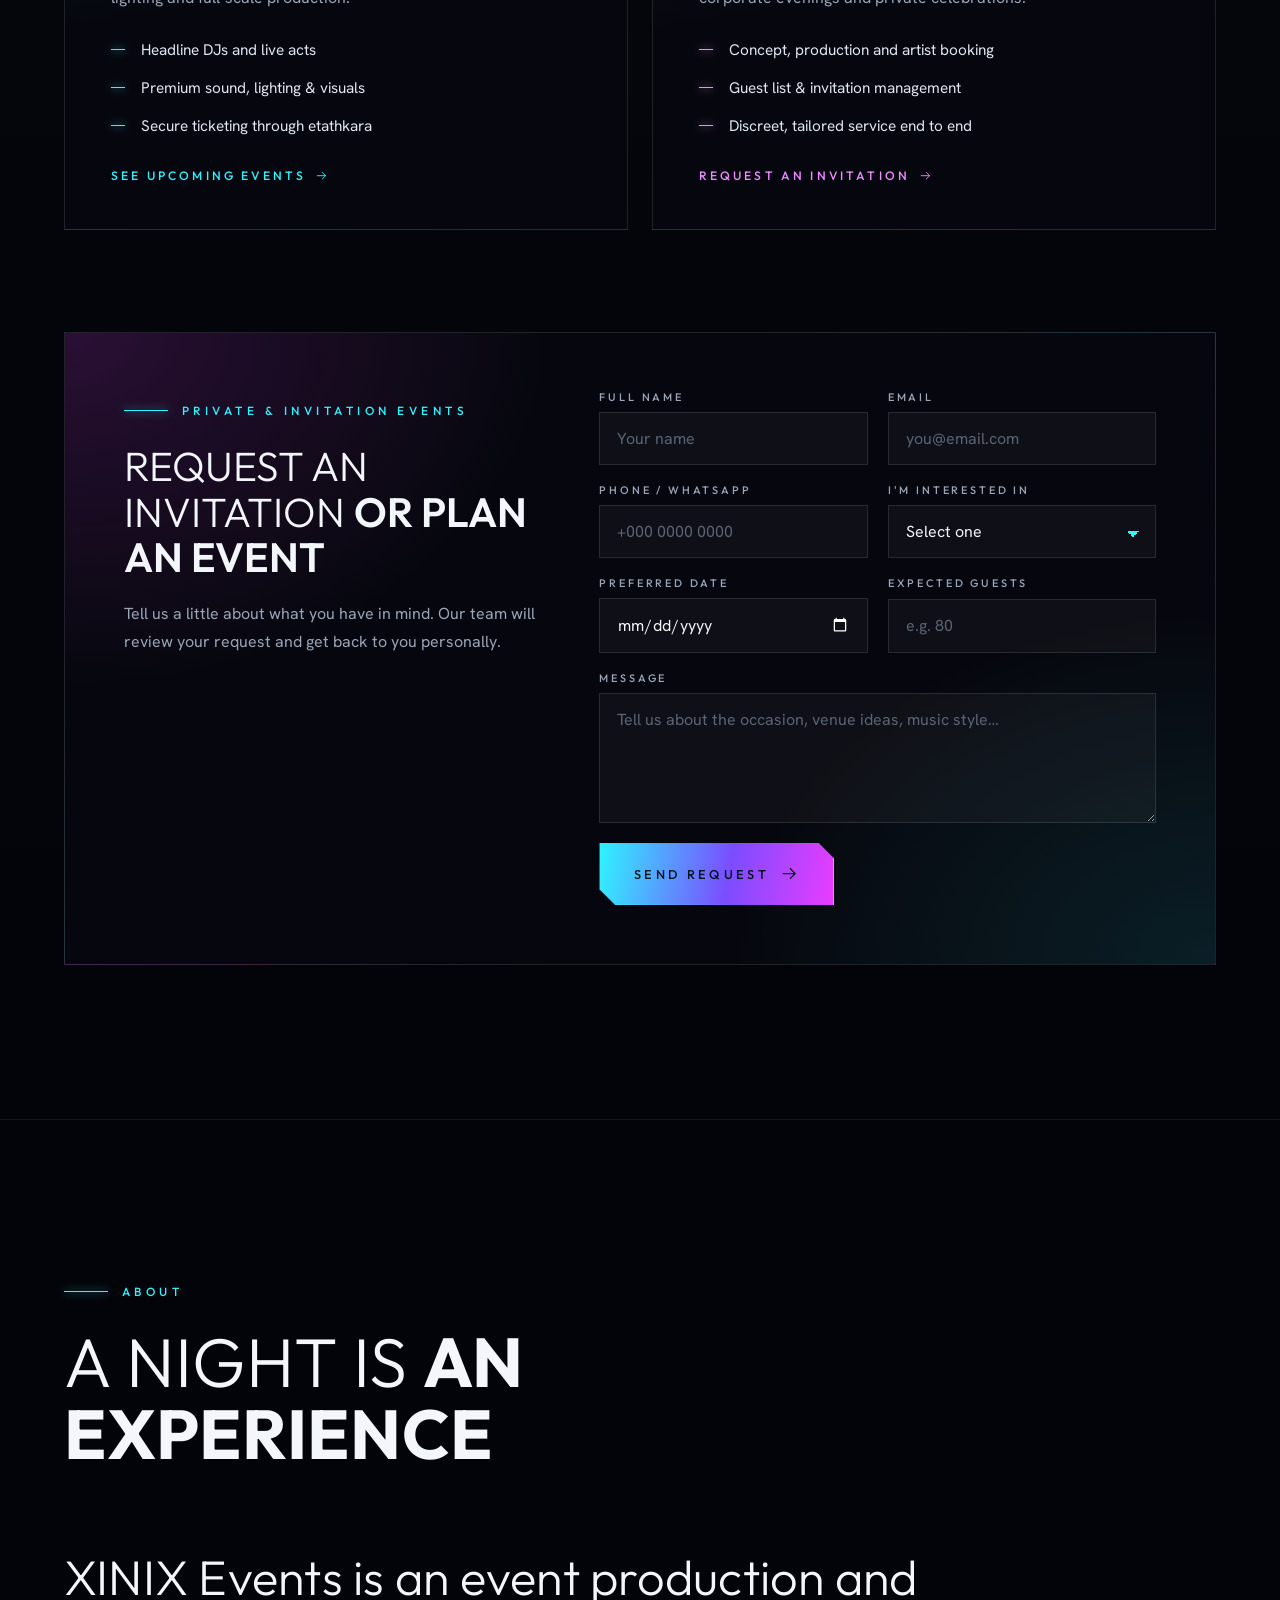
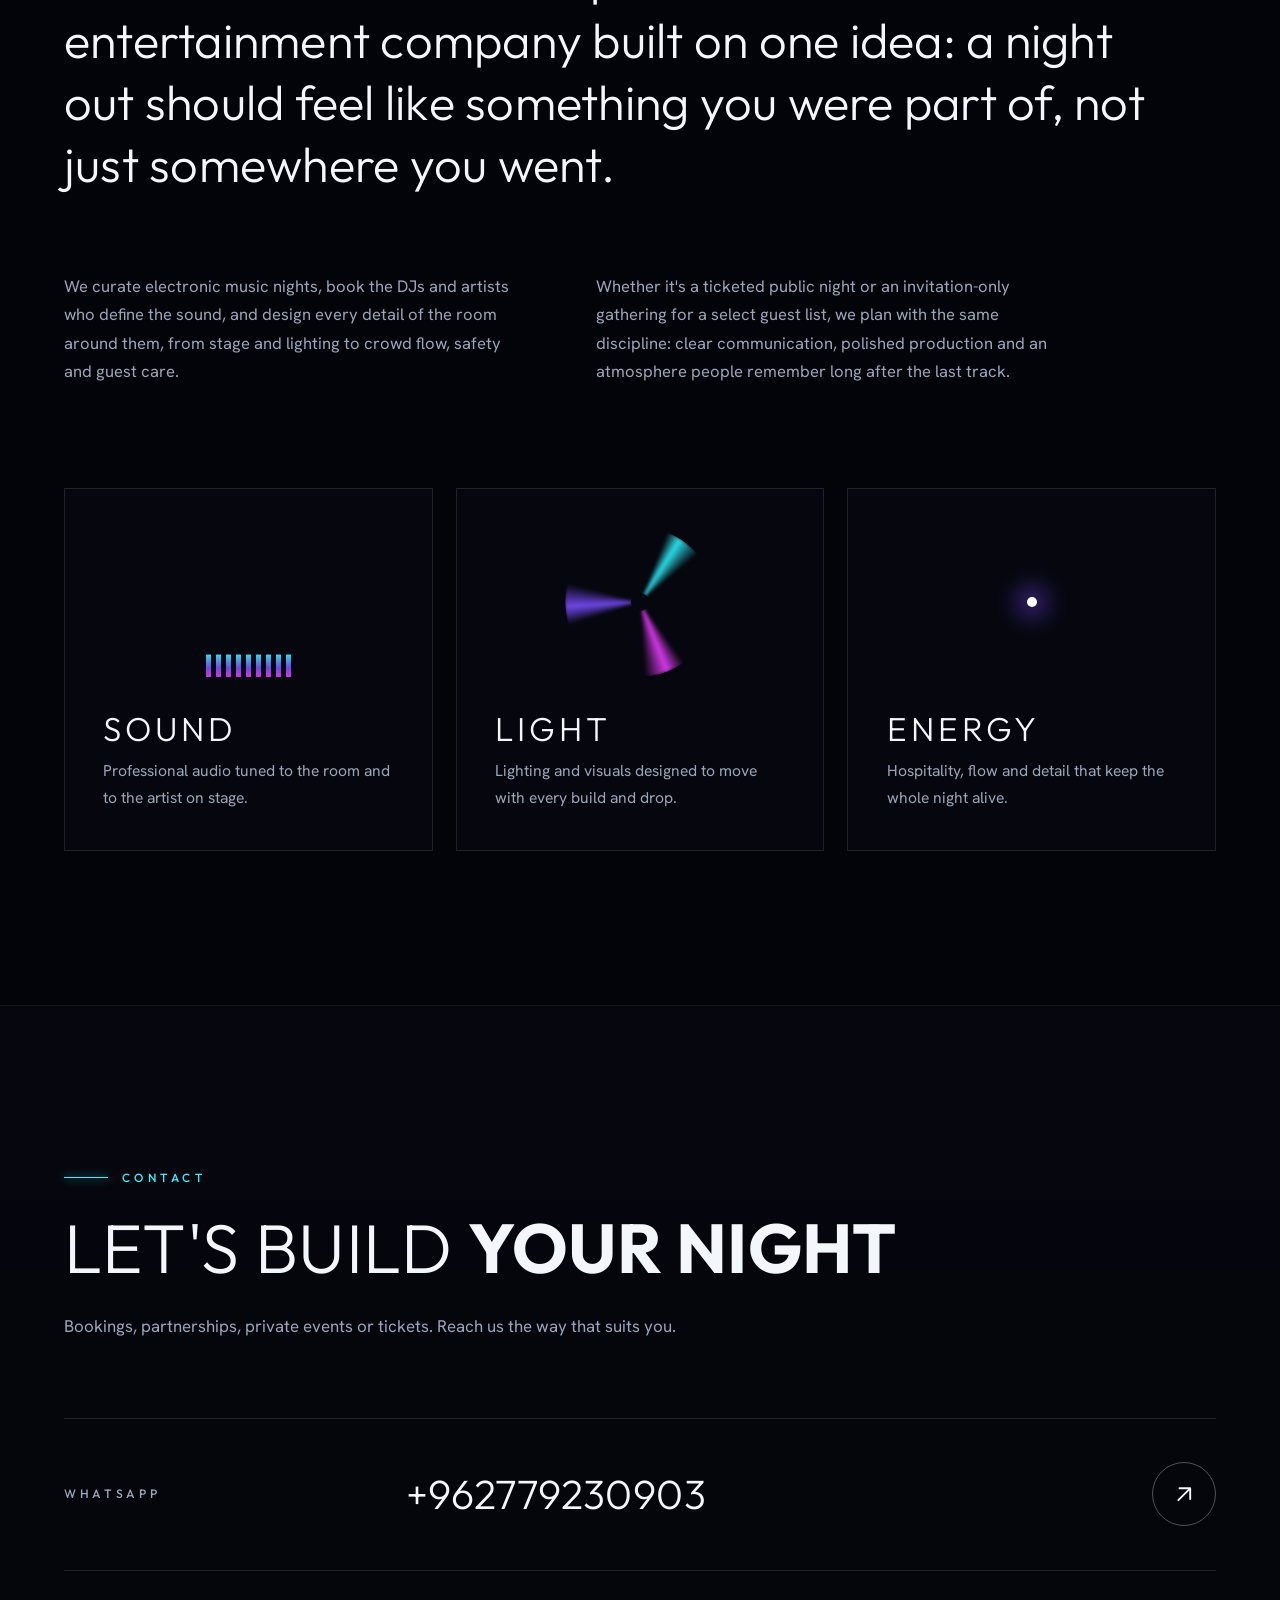
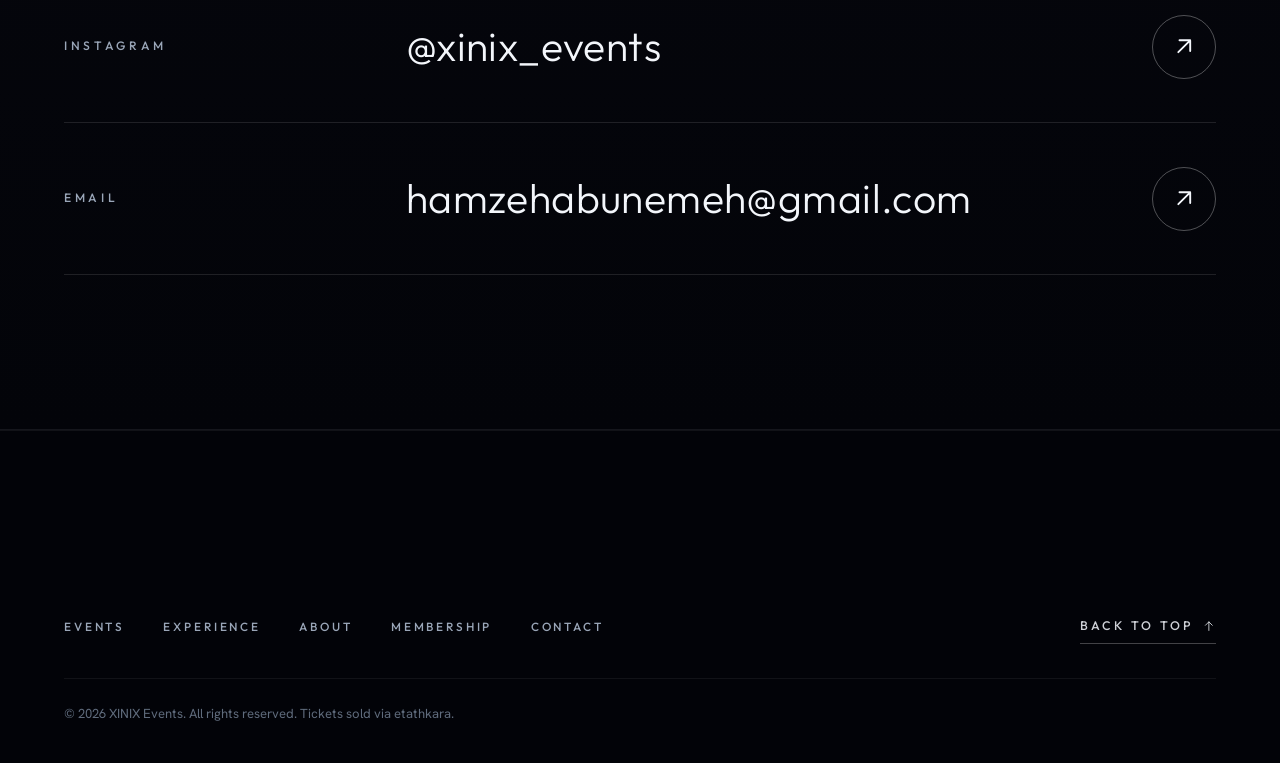
==== commit 8a56c8c8: "Fix clipped 'Private Events' tag on mobile panels Co-Authored-By: Claude Sonnet 5.5 <noreply@anthrop" ====
--- a/index.html
+++ b/index.html
@@ -192,7 +192,7 @@
 
 /* ---------- Experience ---------- */
 .duo{display:flex;gap:clamp(14px,1.8vw,24px)}
-.panel{position:relative;flex:1 1 0;min-height:clamp(480px,62vh,640px);padding:clamp(28px,3.6vw,52px);display:flex;flex-direction:column;justify-content:flex-end;overflow:hidden;border:1px solid var(--hair);background:linear-gradient(170deg,rgba(47,243,255,.09),transparent 55%),var(--ink2);transition:flex .9s var(--ease),border-color .5s}
+.panel{position:relative;flex:1 1 0;min-height:clamp(480px,62vh,640px);padding:clamp(28px,3.6vw,52px);display:flex;flex-direction:column;justify-content:flex-start;overflow:hidden;border:1px solid var(--hair);background:linear-gradient(170deg,rgba(47,243,255,.09),transparent 55%),var(--ink2);transition:flex .9s var(--ease),border-color .5s}
 .panel--private{background:linear-gradient(170deg,rgba(232,60,255,.12),transparent 55%),var(--ink2)}
 .panel:hover{border-color:rgba(255,255,255,.28)}
 @media (min-width:1021px){.duo:hover .panel{flex:.85}.duo .panel:hover{flex:1.3}}
@@ -200,6 +200,7 @@
 .panel:hover .panel__word{-webkit-text-stroke-color:rgba(255,255,255,.22)}
 .panel__tag{position:relative;display:inline-flex;align-items:center;gap:.7em;align-self:flex-start;font:500 .72rem/1 var(--fd);letter-spacing:.3em;text-transform:uppercase;color:var(--cyan);margin-bottom:1.3rem}
 .panel--private .panel__tag,.panel--private .link{color:#f08bff}
+.panel__tag{margin-top:auto}
 .panel h3{position:relative;font:300 clamp(1.9rem,3.4vw,3rem)/1.1 var(--fd);text-transform:uppercase;margin-bottom:1rem}
 .panel h3 b{font-weight:600}
 .panel p{position:relative;color:var(--mut);max-width:460px}
